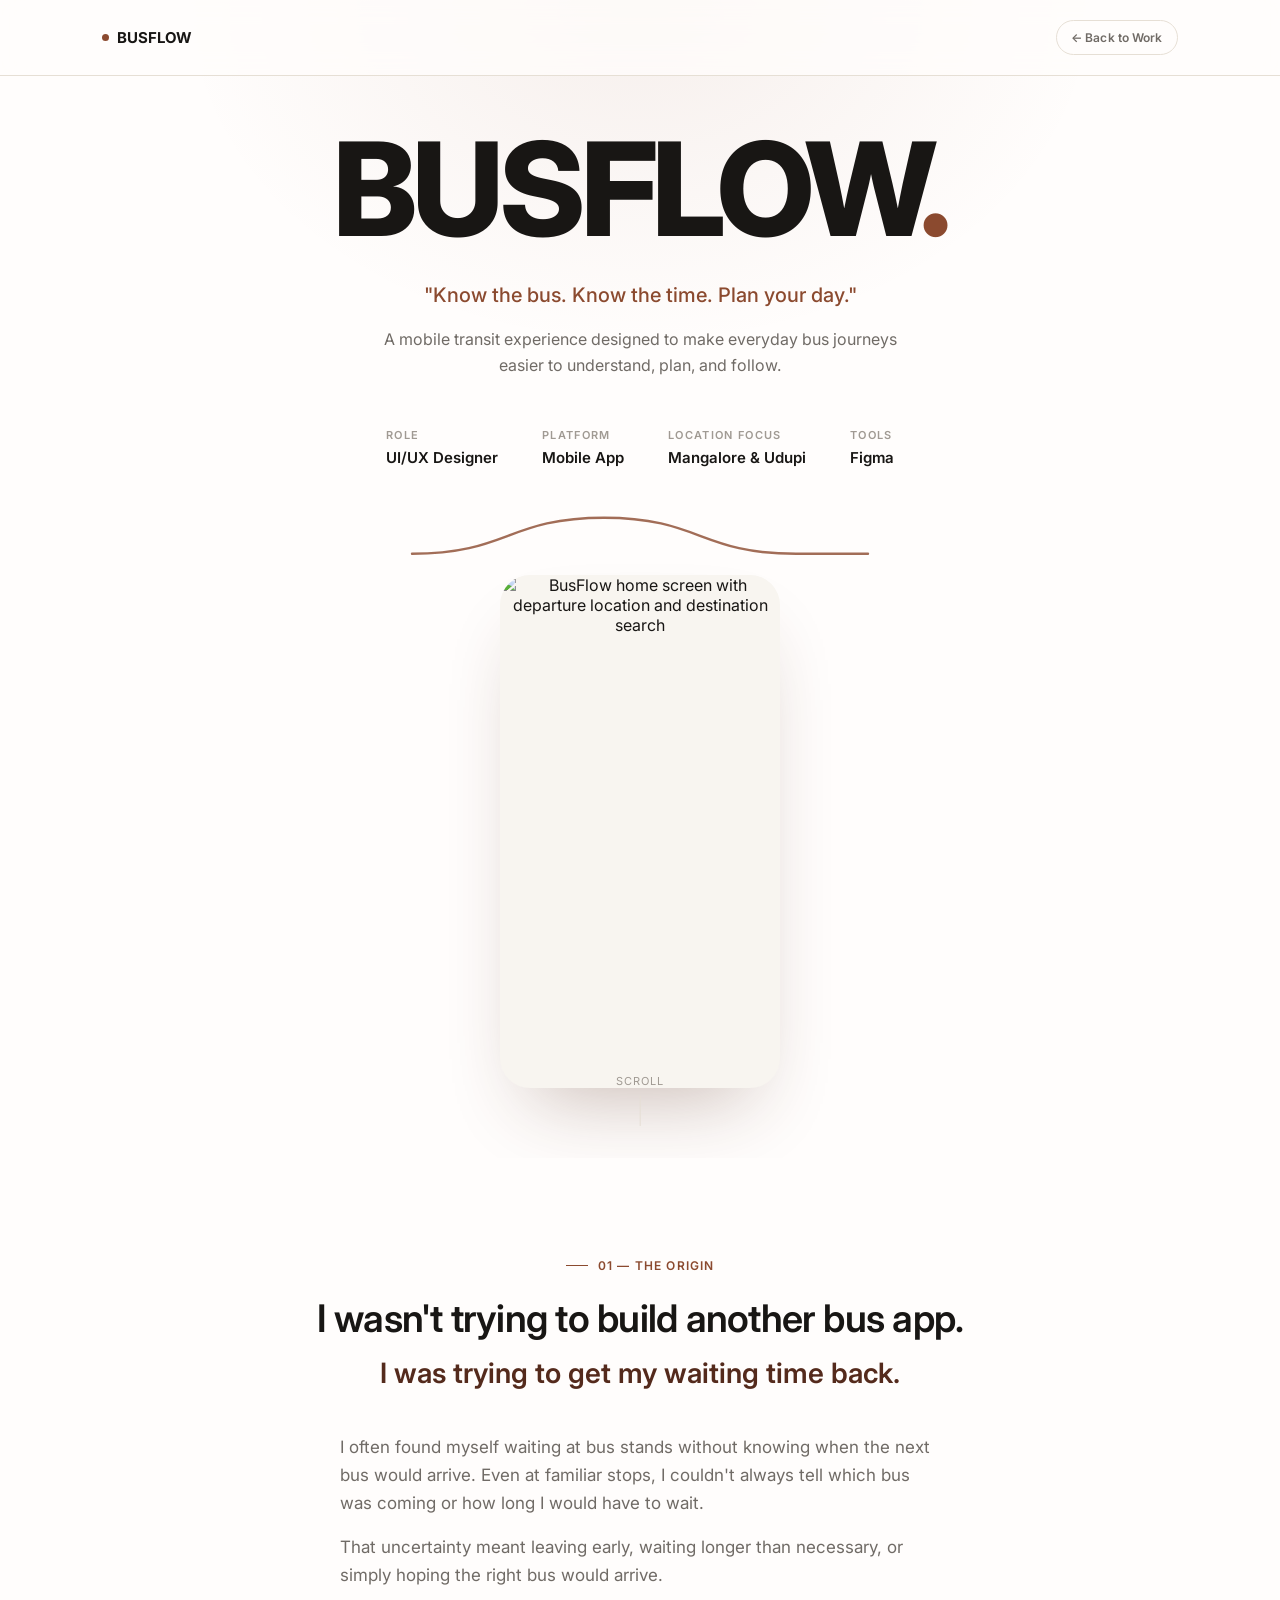
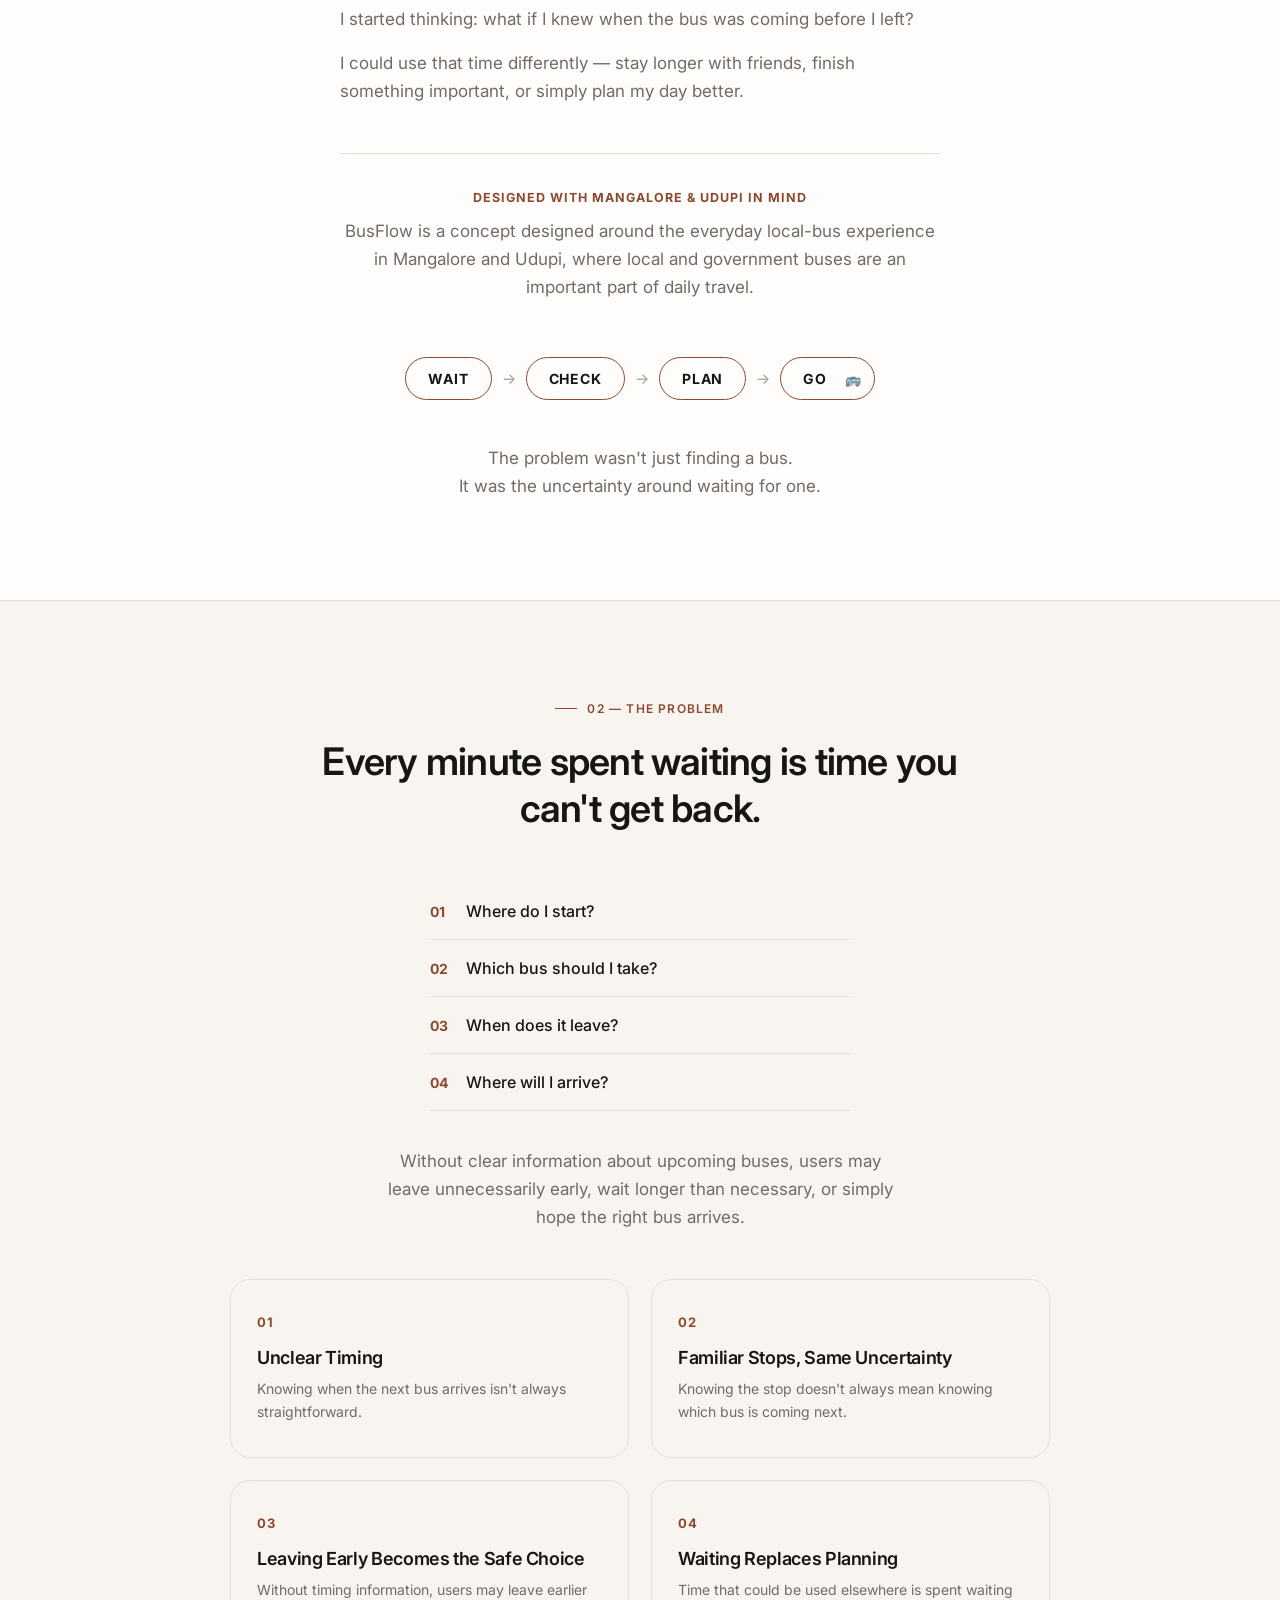
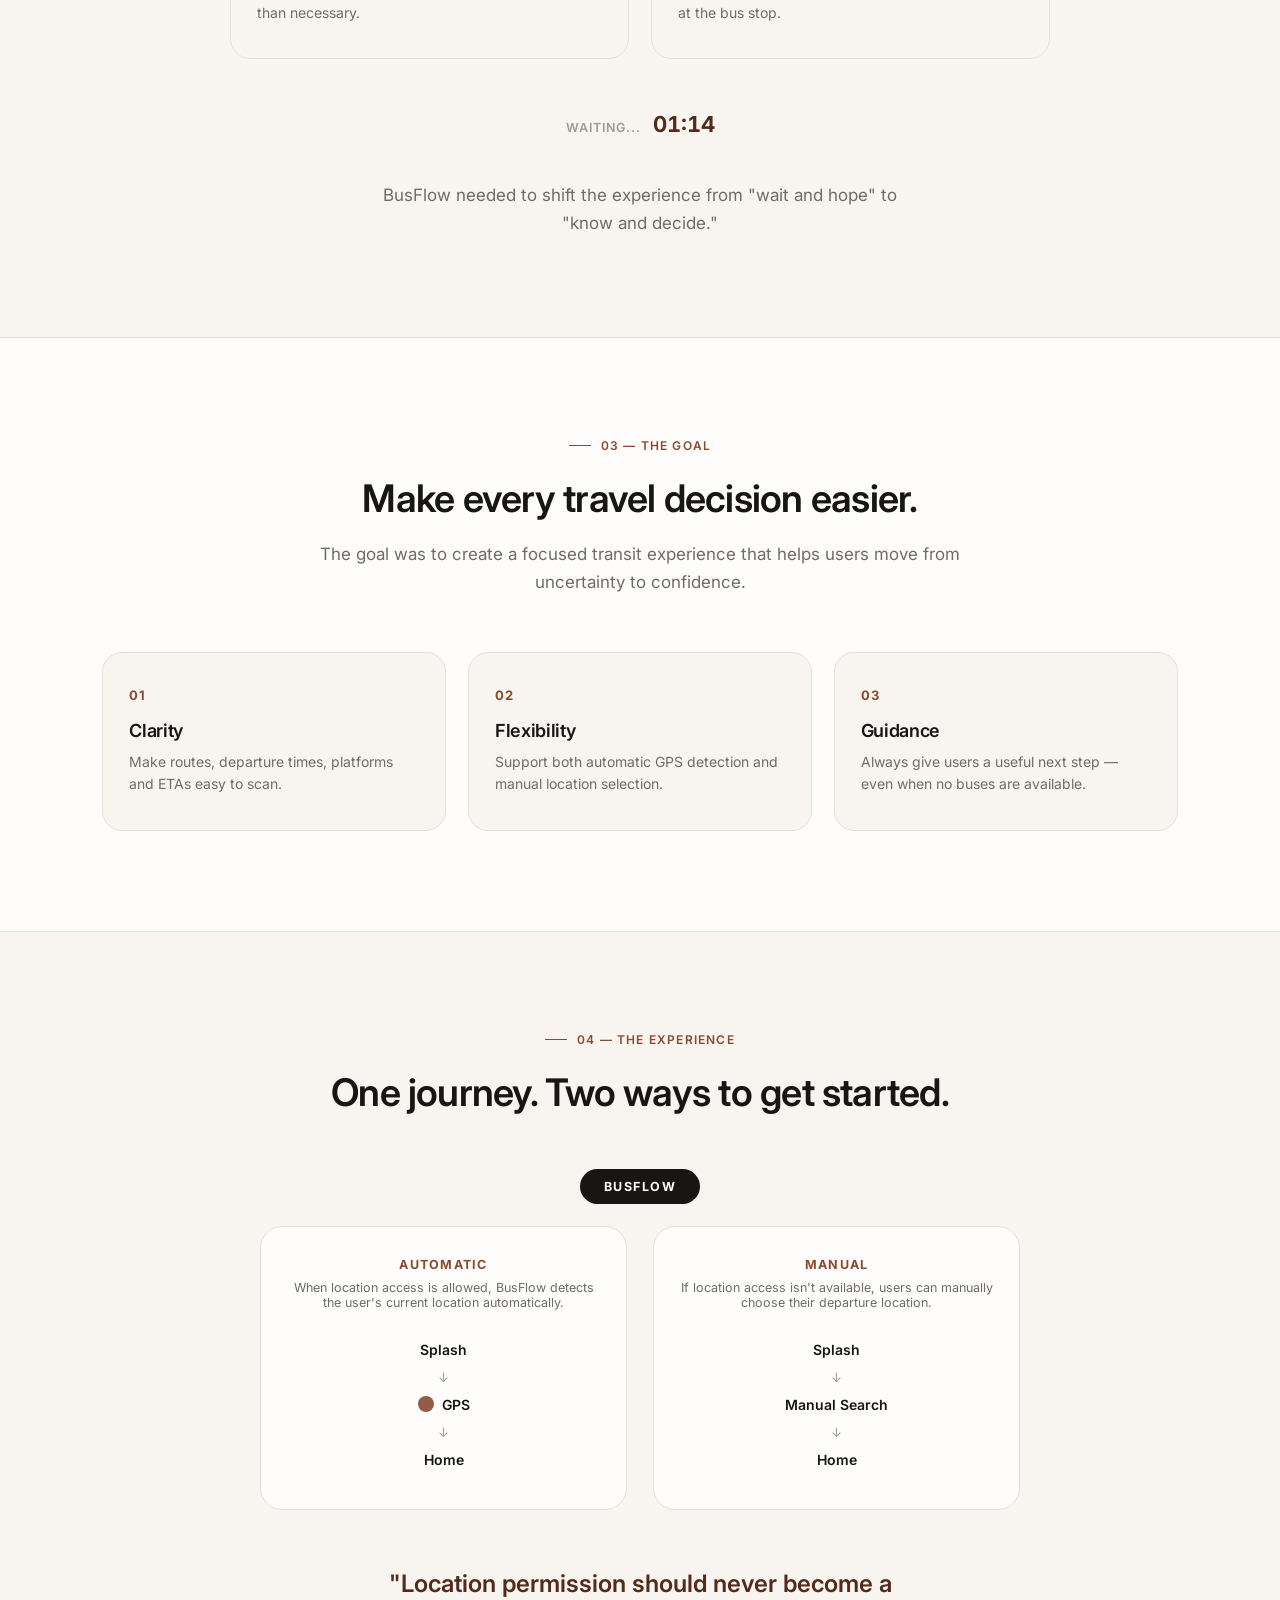
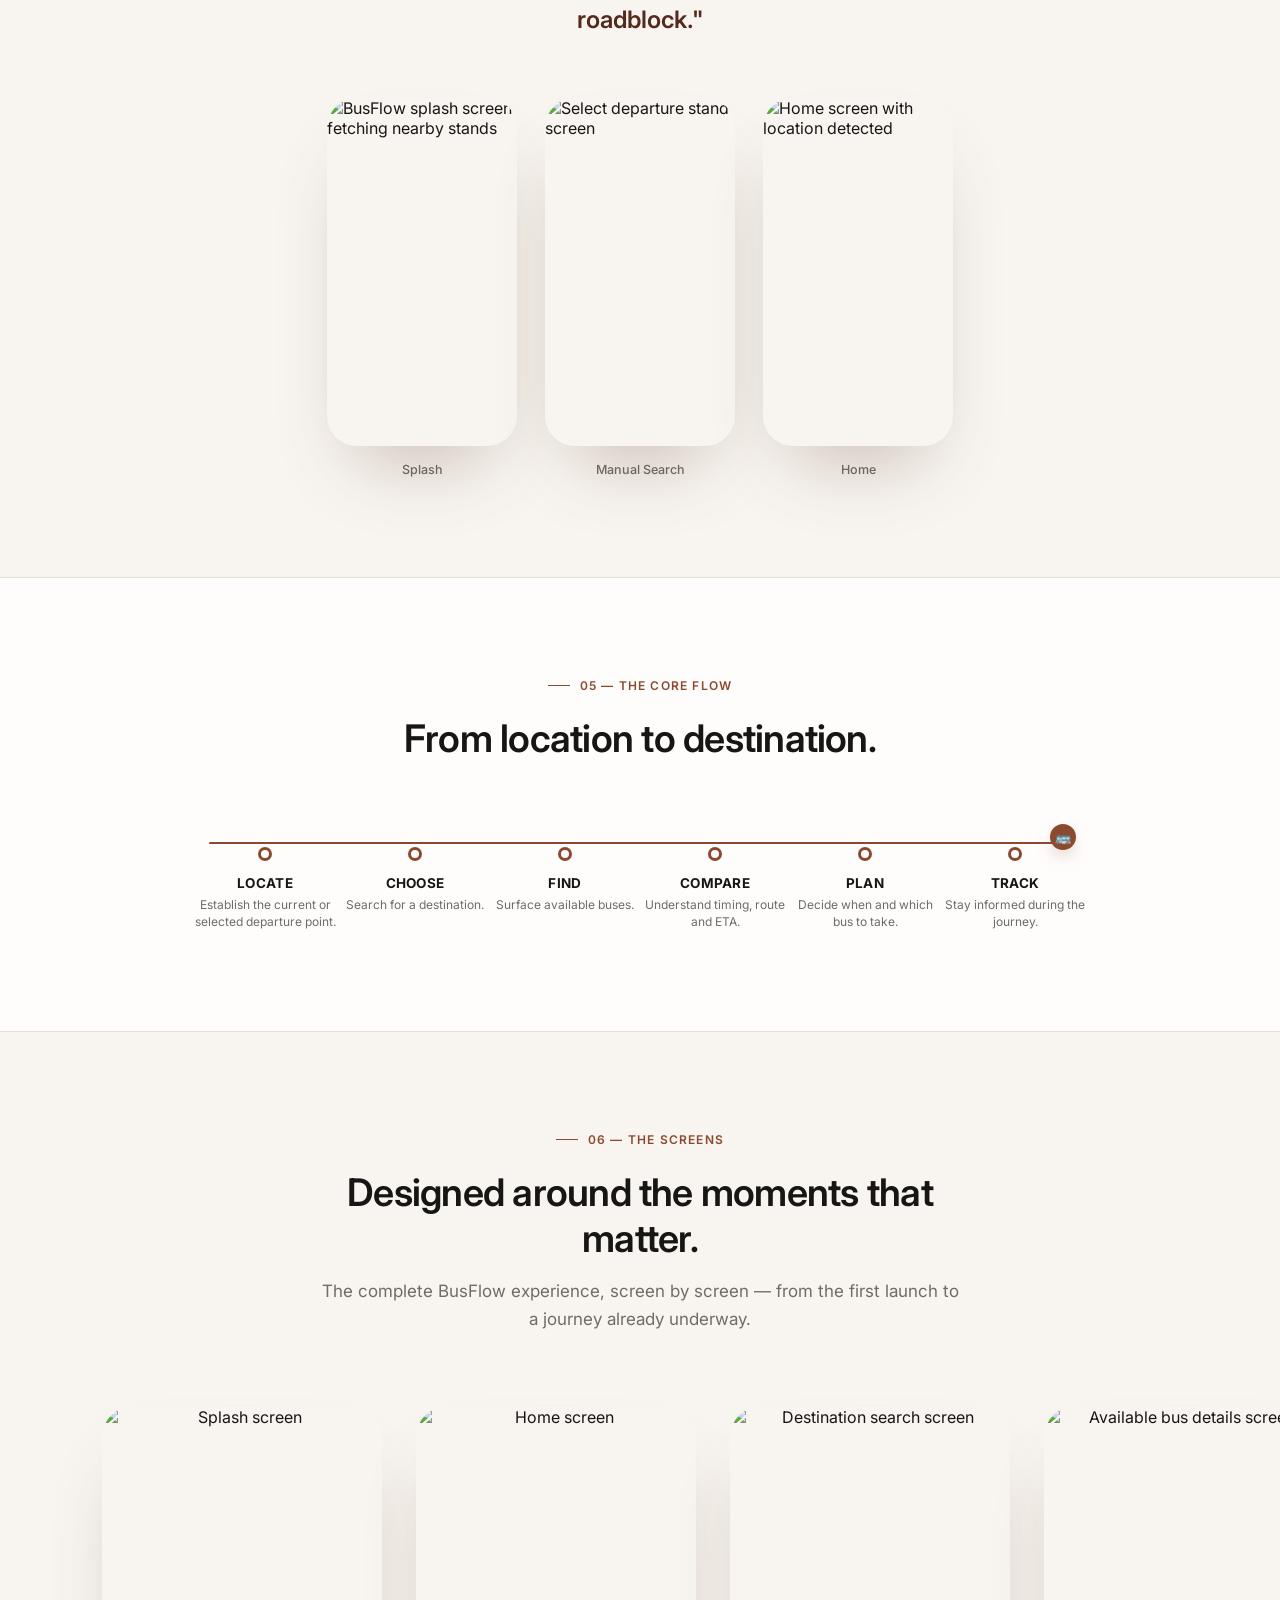
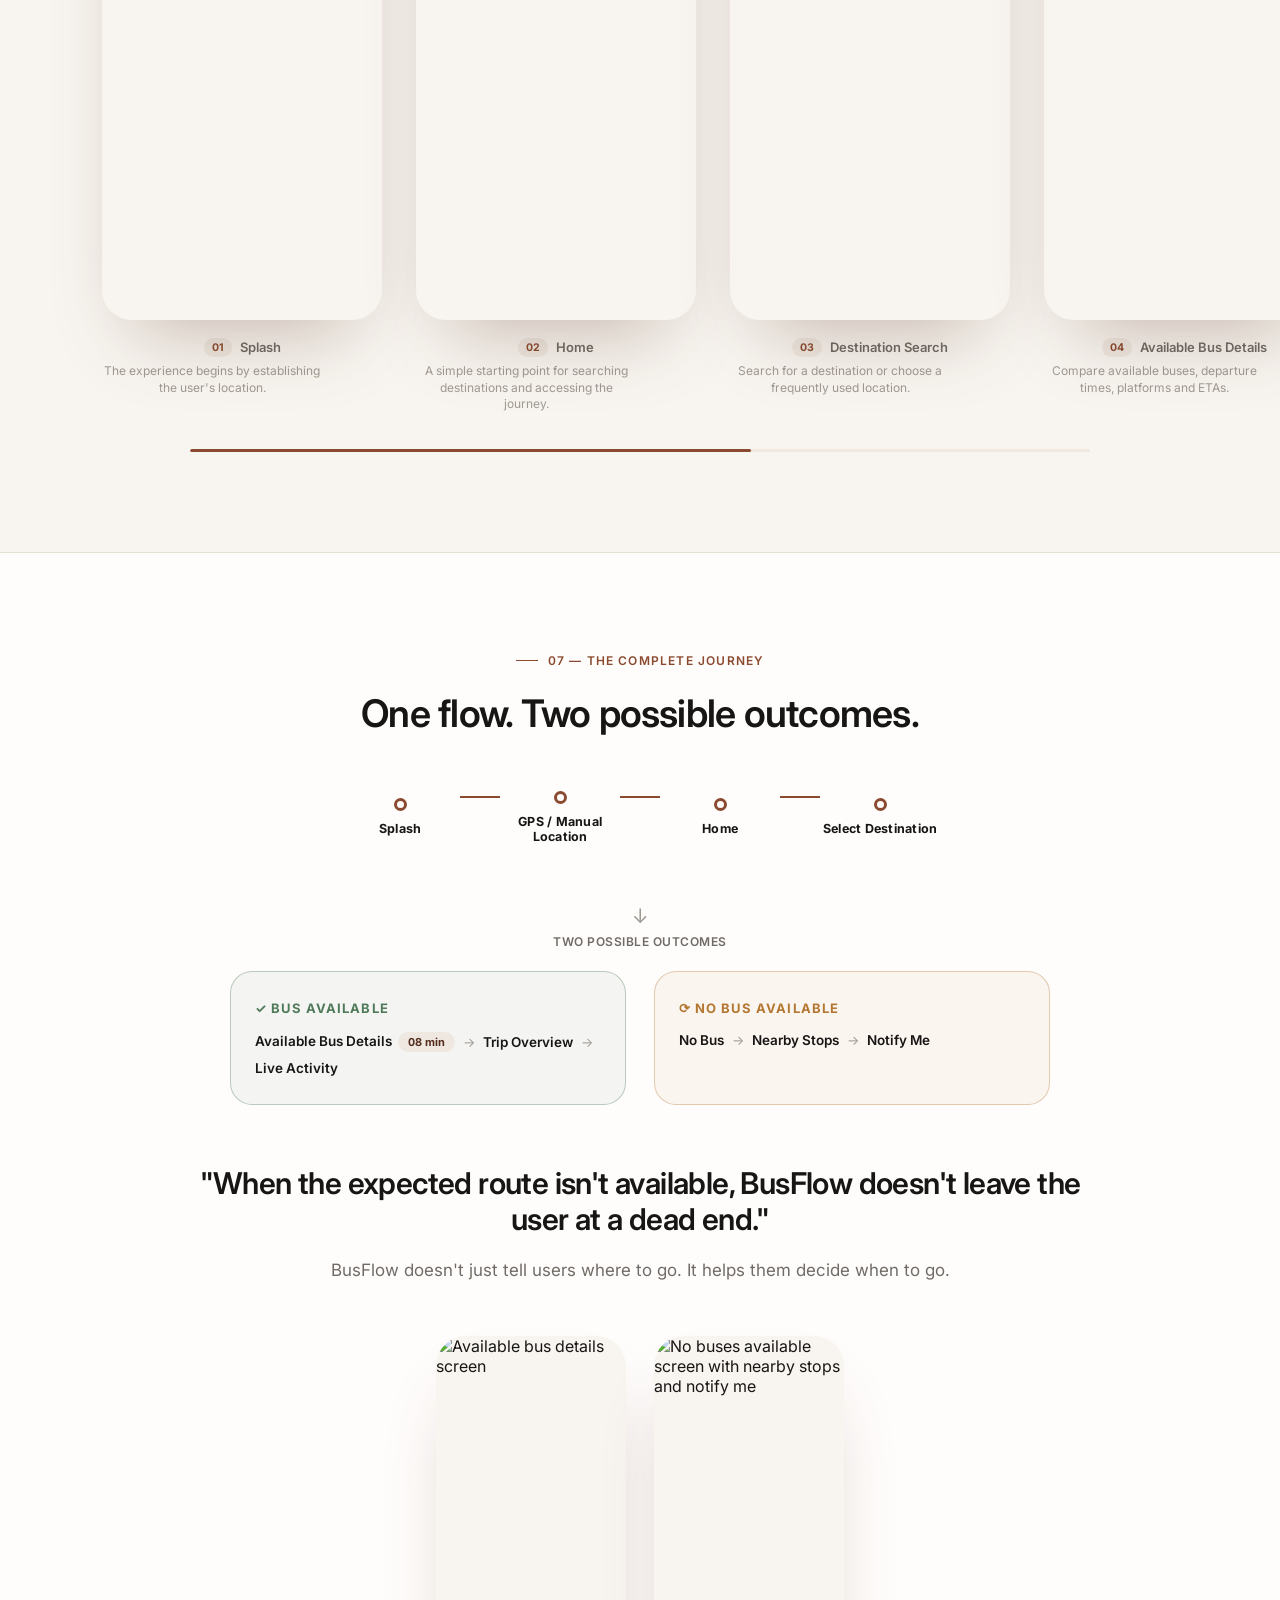
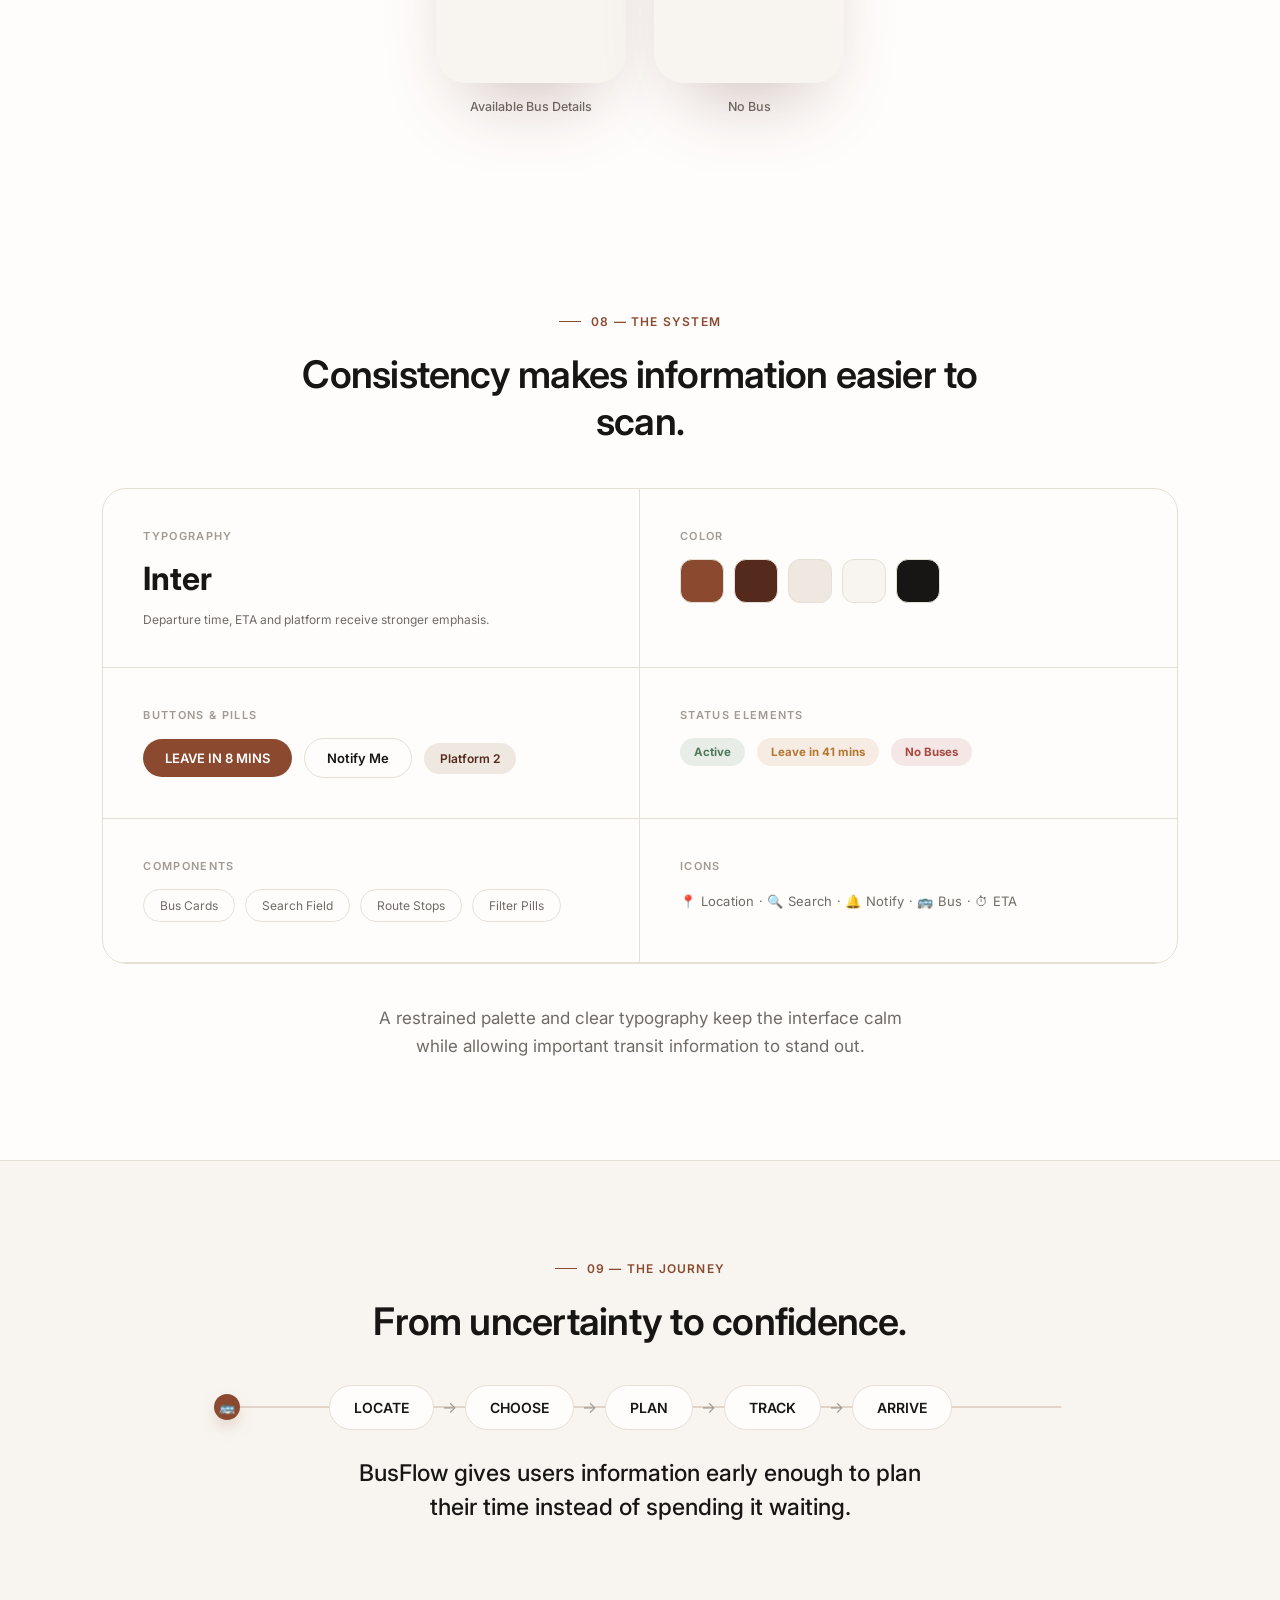
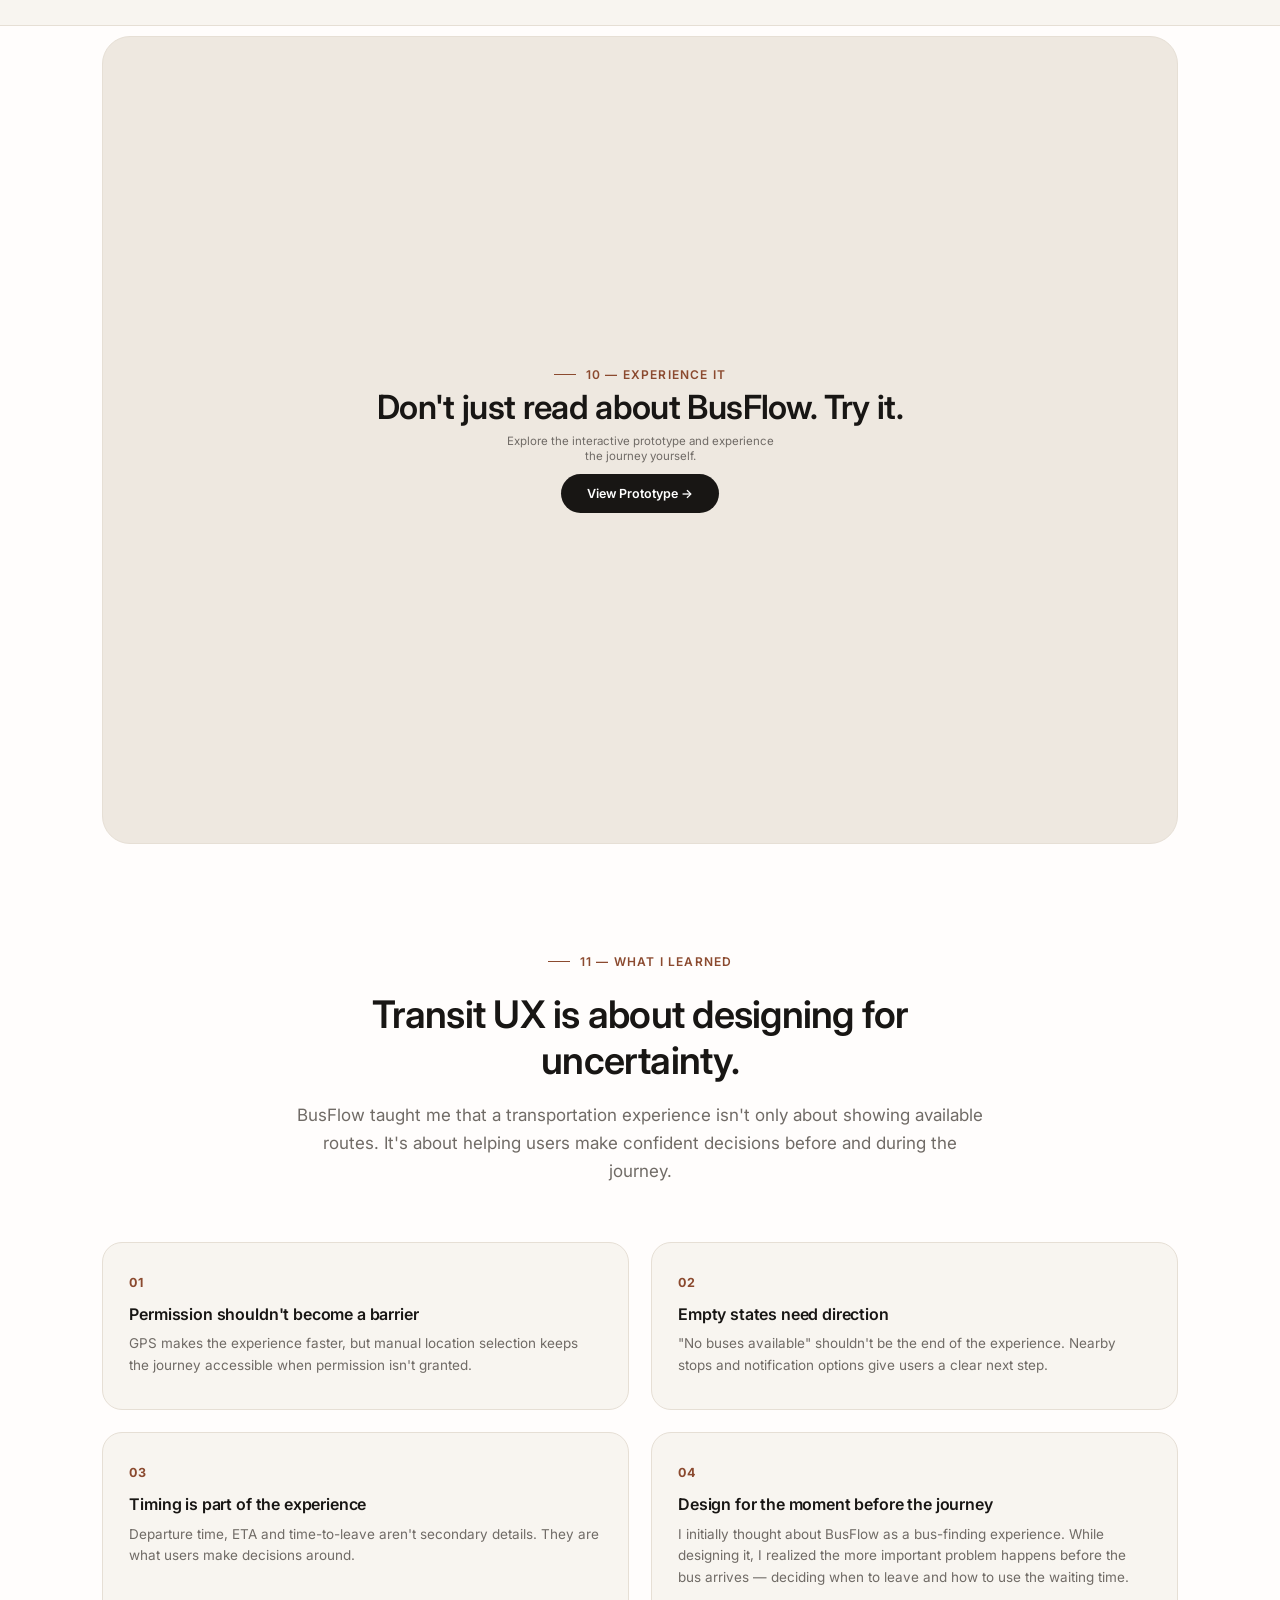
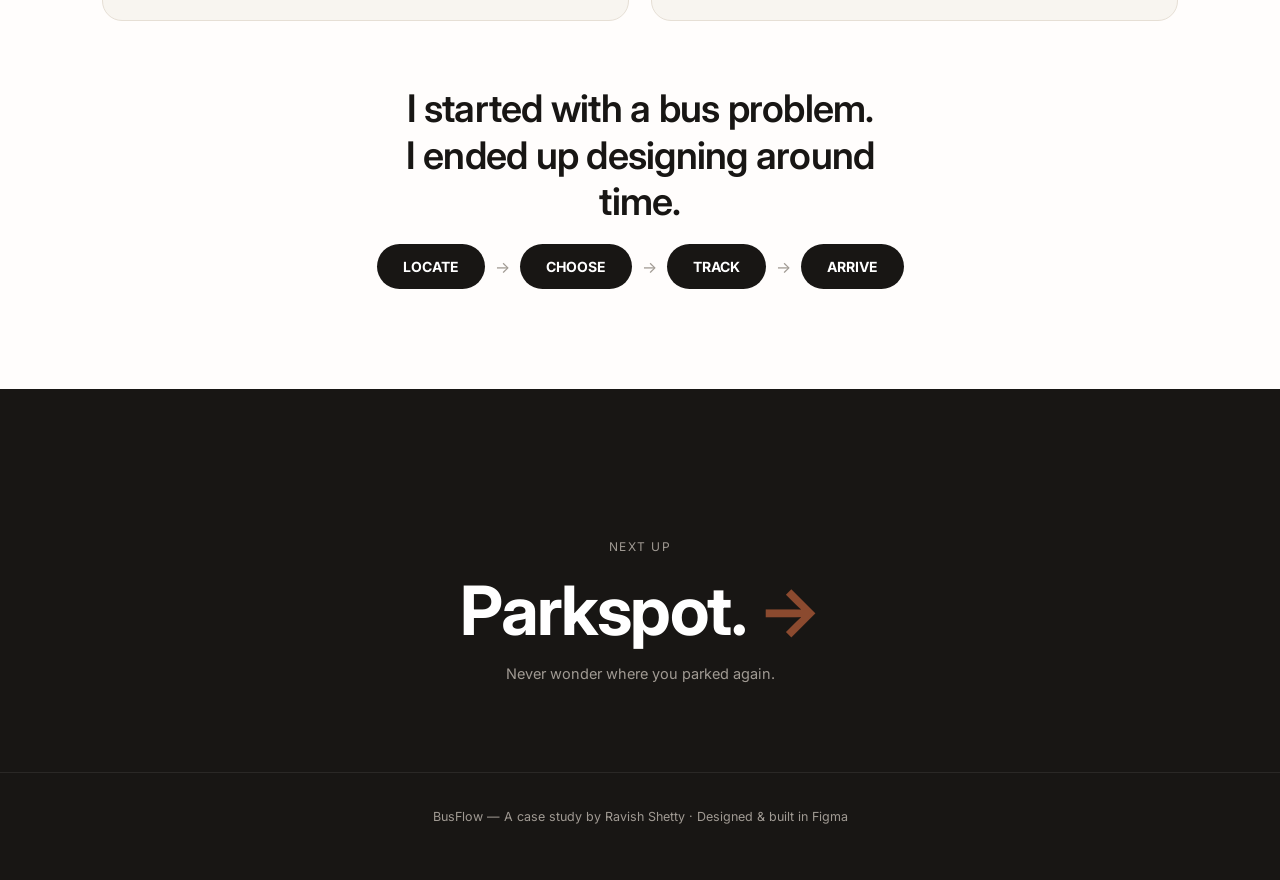
==== busflow.html @ 2eb7f8d5 "Add files via upload" ====
<!DOCTYPE html>
<html lang="en">
<head>
<meta charset="UTF-8">
<meta name="viewport" content="width=device-width, initial-scale=1.0">
<title>BusFlow — Know the bus. Know the time. Plan your day.</title>
<link rel="preconnect" href="https://fonts.googleapis.com">
<link rel="preconnect" href="https://fonts.gstatic.com" crossorigin>
<link href="https://fonts.googleapis.com/css2?family=Inter:wght@400;500;600;700&display=swap" rel="stylesheet">
<style>

/* ===================== TOKENS ===================== */
:root{
  --brown:#8B4A2F;
  --brown-deep:#542A1C;
  --cream:#F8F5F0;
  --white:#FFFDFC;
  --beige:#EEE8E0;
  --ink:#181614;
  --text-2:#706B66;
  --text-3:#A09A93;
  --success:#4F7A5A;
  --warning:#B47732;
  --error:#A84A42;
  --border:#E6DFD5;

  --font:'Inter', sans-serif;
  --ease:cubic-bezier(.22,1,.36,1);
}

*{margin:0;padding:0;box-sizing:border-box;}
html{scroll-behavior:smooth;}
body{
  font-family:var(--font);
  color:var(--ink);
  background:var(--white);
  overflow-x:hidden;
  -webkit-font-smoothing:antialiased;
}
img{display:block;max-width:100%;}
a{color:inherit;text-decoration:none;}
button{font-family:inherit;border:none;background:none;cursor:pointer;}

@media (prefers-reduced-motion: reduce){
  *{animation-duration:0.001ms !important; animation-iteration-count:1 !important; transition-duration:0.001ms !important; scroll-behavior:auto !important;}
}

::selection{background:var(--beige);color:var(--brown-deep);}

/* ===================== LAYOUT HELPERS ===================== */
.section{ position:relative; padding:100px 8vw; }
.section-tight{padding:76px 8vw;}
.section-narrow{max-width:700px;margin:0 auto;}
.eyebrow{
  font-weight:600; font-size:12px; letter-spacing:0.1em; text-transform:uppercase;
  color:var(--brown); display:flex; align-items:center; gap:10px; margin-bottom:22px;
}
.eyebrow::before{content:''; width:22px;height:1px; background:var(--brown); display:inline-block;}
h1,h2,h3{font-family:var(--font); line-height:1.12; letter-spacing:-0.02em; font-weight:600;}
p{line-height:1.6; color:var(--text-2); font-weight:400;}
.lead{font-size:clamp(24px,3vw,38px); color:var(--ink); font-weight:600; line-height:1.22; letter-spacing:-0.02em;}
.body-lg{font-size:17px; line-height:1.65;}

/* reveal on scroll */
.reveal{opacity:0; transform:translateY(24px); transition:opacity .6s var(--ease), transform .6s var(--ease);}
.reveal.in{opacity:1; transform:translateY(0);}
.reveal-scale{opacity:0; transform:scale(.96); transition:opacity .65s var(--ease), transform .65s var(--ease);}
.reveal-scale.in{opacity:1; transform:scale(1);}

/* ===================== NAV ===================== */
.nav{
  position:fixed; top:0; left:0; right:0; z-index:100;
  display:flex; align-items:center; justify-content:space-between;
  padding:20px 8vw;
  background:rgba(255,253,252,0.78);
  backdrop-filter:blur(14px);
  -webkit-backdrop-filter:blur(14px);
  border-bottom:1px solid var(--border);
}
.nav-mark{font-weight:700; font-size:15px; letter-spacing:-0.01em; color:var(--ink); display:flex; align-items:center; gap:8px;}
.nav-mark .dot{width:7px;height:7px;border-radius:50%;background:var(--brown);}
.back-work{display:inline-flex;align-items:center;gap:7px;padding:9px 14px;border:1px solid var(--border);border-radius:999px;font-weight:600;font-size:12px;color:var(--text-2);letter-spacing:.01em;background:rgba(255,253,252,.55);transition:transform .25s var(--ease),background .25s,color .25s,border-color .25s;}
.back-work:hover{transform:translateX(-3px);color:var(--brown-deep);border-color:var(--brown);background:var(--white);}
.nav-progress{ position:fixed; top:0; left:0; height:2px; background:var(--brown); z-index:101; width:0%; }

/* ===================== SCREEN FRAME (real screenshots) ===================== */
.screen-frame{
  width:280px;
  aspect-ratio:1659/3036;
  border-radius:30px;
  overflow:hidden;
  background:var(--cream);
  box-shadow:0 40px 80px -32px rgba(84,42,28,0.32);
  position:relative;
  transition:transform .3s var(--ease), box-shadow .3s var(--ease);
}
.screen-frame img{width:100%;height:100%;object-fit:contain;}
.screen-caption{margin-top:16px; font-size:12.5px; color:var(--text-2); text-align:center; font-weight:500;}
figure{margin:0;}

/* ===================== ROUTE LINE / BUS SIGNATURE ===================== */
.route-track{position:relative;}
.route-line-svg{width:100%; display:block; overflow:visible;}
.route-path{
  stroke:var(--brown); stroke-width:2; fill:none; stroke-linecap:round;
  stroke-dasharray:2000; stroke-dashoffset:2000; transition:stroke-dashoffset 1.05s var(--ease);
}
.route-path.dashed{stroke-dasharray:6 10; stroke-dashoffset:0; opacity:.55;}
.route-path.in{stroke-dashoffset:0;}
.route-dot{fill:var(--brown);}
.route-pin{fill:var(--error);}

.bus-token{
  position:absolute; top:50%; width:26px; height:26px; margin-top:-13px; margin-left:-13px;
  display:flex; align-items:center; justify-content:center; font-size:13px;
  background:var(--brown); color:#fff; border-radius:50%;
  box-shadow:0 8px 18px -6px rgba(139,74,47,0.55);
  opacity:0; left:0%;
  transition:left 1.5s var(--ease), opacity .4s var(--ease);
}
.bus-token.in{opacity:1;}

.hero-route-wrap{position:absolute; top:-30px; left:50%; transform:translateX(-50%); width:160%; max-width:640px; height:60px; z-index:1; pointer-events:none;}
.hero-route-wrap .hero-route-svg{position:static; width:100%; transform:none;}

/* Bus must render ABOVE the mockup image (which has an opaque background),
   so it lives in its own stacking layer, not inside .hero-route-wrap. */
.hero-bus-wrap{position:absolute; top:-30px; left:50%; transform:translateX(-50%); width:160%; max-width:640px; height:60px; z-index:3; pointer-events:none;}
.hero-bus-wrap .bus-token{top:50%;}

.gps-pin{
  position:relative;
  width:16px !important;
  height:16px;
  flex:0 0 16px;
  padding:0 !important;
}.gps-pin::before{
  content:''; position:absolute; inset:0; border-radius:50%; background:var(--brown); opacity:.9;
}
.gps-pin::after{
  content:''; position:absolute; inset:-8px; border-radius:50%; border:2px solid var(--brown); opacity:0;
}
.gps-pin.pulse-twice::after{animation:gpsPulse 950ms var(--ease) 2;}
.gps-pin.settled::after{animation:none; opacity:0; transition:opacity .4s var(--ease);}
.gps-pin.settled::before{transition:transform .4s var(--ease); transform:scale(1);}
@keyframes gpsPulse{
  0%{opacity:.6; transform:scale(.4);}
  70%{opacity:0; transform:scale(1.7);}
  100%{opacity:0; transform:scale(1.7);}
}

/* ===================== 00 HERO ===================== */

.hero{
  min-height:100vh;
  display:flex;
  flex-direction:column;
  align-items:center;
  justify-content:center;
  text-align:center;
  background:
    radial-gradient(
      ellipse 60% 50% at 50% 0%,
      rgba(139,74,47,0.08) 0%,
      transparent 60%
    ),
    var(--white);
  padding:110px 8vw 70px;
  position:relative;
  overflow:hidden;
}

/* BUSFLOW title */
.hero-word{
  font-weight:800;
  font-size:clamp(48px, 11vw, 130px);
  letter-spacing:-0.04em;
  color:var(--ink);
  position:relative;
  z-index:2;
}

.hero-word span{
  color:var(--brown);
}

/* Tagline */
.hero-tagline{
  margin-top:16px;
  font-size:clamp(15px, 2vw, 20px);
  font-weight:500;
  color:var(--brown);
  z-index:2;
}

/* Description */
.hero-desc{
  margin-top:20px;
  max-width:520px;
  font-size:16px;
  z-index:2;
}

/* Project information */
.hero-meta{
  display:flex;
  flex-wrap:wrap;
  gap:44px;
  justify-content:center;
  margin-top:50px;
  z-index:2;
}

.hero-meta div{
  text-align:left;
}

.hero-meta .k{
  font-size:11px;
  letter-spacing:0.12em;
  text-transform:uppercase;
  color:var(--text-3);
  font-weight:600;
  margin-bottom:6px;
}

.hero-meta .v{
  font-size:15px;
  font-weight:600;
  color:var(--ink);
}


/* ===================== BUSFLOW HERO VISUAL ===================== */

.hero-stage{
  width:min(100%, 300px);
  margin:64px auto 0;
  position:relative;
  z-index:2;
}
.hero-phone-wrap{
  position:relative;
  z-index:2;
  display:flex;
  justify-content:center;
  margin-top:44px; /* clears the -30..+30 route/bus arc so it never overlaps the opaque jpg */
}

 .hero-phone-wrap .screen-frame{
  width:280px;
  max-width:280px;
  aspect-ratio:1659 / 3036;
  border-radius:30px;
  overflow:hidden;
  background:var(--cream);
  box-shadow:0 40px 80px -32px rgba(84,42,28,0.32);
}

.hero-phone-wrap .screen-frame img{
  width:100%;
  height:100%;
  display:block;
  object-fit:contain;
  animation:heroFloat 6s ease-in-out infinite;
}


/* ===================== ROAD MOTION ===================== */

.hero-route-svg{
  position:absolute;
  top:-125px;
  left:50%;
  transform:translateX(-50%);
  width:70%;
  max-width:800px;
  z-index:1;
  pointer-events:none;
  opacity:.8;
}

/* subtle floating movement */
@keyframes heroFloat{
  0%,100%{
    transform:translateY(0);
  }

  50%{
    transform:translateY(-8px);
  }
}


/* ===================== MOBILE ===================== */

@media (max-width:700px){

  .hero{
    padding:90px 5vw 50px;
  }

  .hero-meta{
    gap:24px;
    margin-top:40px;
  }

  .hero-stage{
    width:100%;
    margin:40px auto 0;
    padding:0 4vw;
  }

  .hero-phone-wrap .screen-frame{
    width:100%;
    max-width:230px;
    aspect-ratio:1659 / 3036;
  }

  .hero-phone-wrap .screen-frame img{
    width:100%;
    height:auto;
  }

  .hero-route-svg{
    width:100%;
  }
}

.scroll-ind{
  position:absolute; bottom:32px; left:50%; transform:translateX(-50%);
  display:flex; flex-direction:column; align-items:center; gap:8px;
  color:var(--text-3); font-size:11px; letter-spacing:0.1em; text-transform:uppercase; z-index:2;
}
.scroll-ind .line{width:1px; height:30px; background:var(--border); position:relative; overflow:hidden;}
.scroll-ind .line::after{
  content:''; position:absolute; top:-100%; left:0; width:100%; height:100%;
  background:var(--brown); animation:scrollDrop 1.8s ease-in-out infinite;
}
@keyframes scrollDrop{0%{top:-100%;} 60%{top:100%;} 100%{top:100%;}}

/* ===================== 01 THE CONTEXT ===================== */
.context-questions{ display:flex; flex-direction:column; gap:0; max-width:420px; margin:52px auto 0; }
.context-q{
  display:flex; align-items:center; gap:16px; padding:18px 0; border-bottom:1px solid var(--border);
  opacity:0; transform:translateX(-14px); transition:all .55s var(--ease);
}
.context-q.in{opacity:1; transform:translateX(0);}
.context-q .qmark{font-weight:700; color:var(--brown); font-size:14px; width:20px;}
.context-q .qtext{font-weight:500; font-size:16px; color:var(--ink);}
.context-close{margin:44px auto 0; max-width:520px; text-align:center;}

/* ===================== 01 WHY BUSFLOW (origin) ===================== */
.origin-statement{ font-weight:600; font-size:clamp(20px,2.6vw,28px); color:var(--brown-deep); margin-top:14px; line-height:1.35; }
.origin-body{ max-width:600px; margin:40px auto 0; display:flex; flex-direction:column; gap:16px; }
.origin-locale{ max-width:600px; margin:48px auto 0; text-align:center; padding-top:36px; border-top:1px solid var(--border); }
.origin-locale-k{ font-weight:700; font-size:12.5px; letter-spacing:0.08em; text-transform:uppercase; color:var(--brown); margin-bottom:12px; }
.origin-timeline{ display:flex; justify-content:center; align-items:center; flex-wrap:wrap; gap:0; margin:56px auto 0; }
.ot-word{ font-weight:700; font-size:14px; letter-spacing:0.06em; padding:12px 22px; border:1px solid var(--border); border-radius:100px; color:var(--text-2); opacity:.4; transition:all .5s var(--ease); position:relative; }
.ot-word.on{ opacity:1; color:var(--ink); border-color:var(--brown); }
.ot-word.ot-go{ display:flex; align-items:center; gap:8px; }
.ot-arrow{ color:var(--text-3); margin:0 10px; font-size:15px; }
.ot-bus{ font-size:13px; opacity:0; transform:translateX(-6px); transition:all .6s var(--ease); }
.ot-bus.go{ opacity:1; transform:translateX(10px); }

/* ===================== 02 THE PROBLEM ===================== */
.problem-grid{ display:grid; grid-template-columns:repeat(2,1fr); gap:22px; margin-top:48px; max-width:820px; margin-left:auto; margin-right:auto; }
.problem-timer{ display:flex; justify-content:center; align-items:baseline; gap:12px; margin:52px auto 0; }
.pt-label{ font-weight:600; font-size:12.5px; letter-spacing:0.08em; text-transform:uppercase; color:var(--text-3); }
.pt-clock{ font-weight:700; font-size:22px; color:var(--brown-deep); font-variant-numeric:tabular-nums; }

/* ===================== 02 THE CHALLENGE ===================== */
.challenge-rail{ display:flex; justify-content:center; flex-wrap:wrap; gap:14px; margin-top:54px; }
.challenge-step{
  display:flex; flex-direction:column; align-items:center; gap:12px; width:150px; padding:26px 14px;
  border:1px solid var(--border); border-radius:20px; background:var(--white);
  opacity:.45; transform:translateY(8px); transition:all .6s var(--ease);
}
.challenge-step.on{opacity:1; transform:translateY(0); border-color:var(--brown); box-shadow:0 18px 40px -24px rgba(139,74,47,0.35);}
.challenge-step .step-num{font-weight:700; font-size:12px; color:var(--brown); letter-spacing:0.08em;}
.challenge-step .step-name{font-weight:700; font-size:14px; color:var(--ink); letter-spacing:0.02em;}
.challenge-step .step-desc{font-size:12.5px; color:var(--text-2); text-align:center; line-height:1.4;}
.challenge-arrow{align-self:center; color:var(--text-3); font-size:15px;}

.edge-cases{ margin:56px auto 0; max-width:640px; display:flex; flex-wrap:wrap; justify-content:center; gap:12px; }
.edge-case{
  font-size:13px; font-weight:500; color:var(--brown-deep); background:var(--beige);
  border:1px solid var(--border); padding:10px 18px; border-radius:100px;
}

/* ===================== 03 THE GOAL ===================== */
.goal-grid{ display:grid; grid-template-columns:repeat(3,1fr); gap:22px; margin-top:56px; }
.goal-card{ padding:34px 26px; border:1px solid var(--border); border-radius:20px; background:var(--cream); }
.goal-card .num{ font-weight:700; font-size:13px; color:var(--brown); letter-spacing:0.06em; margin-bottom:18px; display:block; }
.goal-card h3{font-size:18px; margin-bottom:10px; font-weight:600;}
.goal-card p{font-size:14px;}

/* ===================== 04 THE EXPERIENCE ===================== */
.exp-decision{ text-align:center; margin:56px auto 0; max-width:560px; }
.exp-decision .quote{ font-weight:600; font-size:clamp(19px,2.4vw,24px); color:var(--brown-deep); line-height:1.5; }

.dual-flow{ display:flex; flex-direction:column; align-items:center; gap:22px; margin-top:54px; }
.dual-badge{ font-weight:700; font-size:12.5px; letter-spacing:0.12em; text-transform:uppercase; color:#fff; background:var(--ink); padding:10px 24px; border-radius:100px; }
.dual-cols{ display:grid; grid-template-columns:1fr 1fr; gap:26px; width:100%; max-width:760px; }
.dual-col{ border:1px solid var(--border); border-radius:22px; padding:30px 24px; background:var(--white); }
.dual-col-title{ font-weight:700; font-size:12.5px; letter-spacing:0.1em; text-transform:uppercase; color:var(--brown); margin-bottom:8px; text-align:center; }
.dual-col-sub{font-size:12.5px; color:var(--text-2); text-align:center; margin-bottom:20px;}
.dual-step{ display:flex; flex-direction:column; align-items:center; }
.dual-step > span{ font-weight:600; font-size:14px; padding:11px 0; width:100%; text-align:center; color:var(--ink); }
.dual-step .dual-step-arrow{ color:var(--text-3); font-size:13px; font-weight:400; padding:0; }
.dual-step span.gps-label{ display:inline-flex; align-items:center; justify-content:center; gap:8px; }

.exp-screens{ display:flex; justify-content:center; gap:28px; margin-top:60px; flex-wrap:wrap; }
.exp-screens .screen-frame{width:190px;}

/* ===================== 05 THE CORE FLOW ===================== */
.coreflow-path{ max-width:900px; margin:52px auto 0; position:relative; }
.coreflow-stages{ display:flex; justify-content:space-between; margin-top:-30px; flex-wrap:wrap; gap:20px 0; }
.coreflow-stage{ flex:1; min-width:110px; text-align:center; opacity:0; transform:translateY(14px); transition:all .55s var(--ease); }
.coreflow-stage.in{opacity:1; transform:translateY(0);}
.coreflow-stage .stage-dot{ width:14px; height:14px; border-radius:50%; background:var(--white); border:3px solid var(--brown); margin:0 auto 14px; }
.coreflow-stage .stage-name{font-weight:700; font-size:13.5px; letter-spacing:0.02em;}
.coreflow-stage .stage-desc{font-size:12px; color:var(--text-2); margin-top:6px; max-width:150px; margin-left:auto; margin-right:auto; line-height:1.4;}

/* ===================== 06 THE SCREENS ===================== */
.showcase-section{ position:relative; background:var(--cream); border-top:1px solid var(--border); border-bottom:1px solid var(--border); }
.showcase-intro{ text-align:center; max-width:640px; margin:0 auto 60px; }
.showcase-intro .lead{ margin-top:16px; }
.showcase-intro p{ margin-top:16px; }

.showcase-track-outer{ position:relative; }
.showcase-track{
  display:flex; align-items:flex-start; gap:34px;
  overflow-x:auto; scroll-behavior:smooth; -webkit-overflow-scrolling:touch;
  padding:14px 8vw 30px; margin:0 -8vw;
  scrollbar-width:none; cursor:grab;
}
.showcase-track::-webkit-scrollbar{ display:none; }
.showcase-track.dragging{ cursor:grabbing; scroll-behavior:auto; }

.showcase-item{ flex-shrink:0; text-align:center; transition:transform .3s var(--ease); position:relative; z-index:1; }
.showcase-item .screen-frame{width:280px;}
.showcase-item:hover{ transform:translateY(-6px) scale(1.04); z-index:5; }
.showcase-item:hover .screen-frame{ box-shadow:0 50px 100px -30px rgba(84,42,28,0.42); }
.showcase-item-label{ margin-top:18px; font-size:13px; font-weight:600; color:var(--text-2); display:flex; align-items:center; justify-content:center; gap:8px; white-space:nowrap; }
.showcase-item-num{ font-size:10.5px; font-weight:700; color:var(--brown); background:var(--beige); border-radius:100px; padding:3px 8px; }
.showcase-item-cap{margin-top:6px; font-size:12px; color:var(--text-3); max-width:220px; line-height:1.4;}

.showcase-progress{ position:relative; height:3px; background:var(--beige); border-radius:10px; margin-top:6px; overflow:hidden; max-width:900px; margin-left:auto; margin-right:auto; }
.showcase-progress-fill{ position:absolute; left:0; top:0; height:100%; background:var(--brown); border-radius:10px; }

/* ===================== 07 THE COMPLETE JOURNEY ===================== */
.journey-section{background:var(--white);}
.journey-map{ max-width:920px; margin:54px auto 0; }
.journey-primary{ display:flex; align-items:center; justify-content:center; flex-wrap:wrap; gap:0; position:relative; }
.journey-node{
  display:flex; flex-direction:column; align-items:center; gap:10px; width:120px;
  opacity:0; transform:translateY(14px); transition:all .55s var(--ease);
}
.journey-node.in{opacity:1; transform:translateY(0);}
.journey-node .jn-dot{width:13px;height:13px;border-radius:50%;background:var(--white);border:3px solid var(--brown);}
.journey-node .jn-name{font-weight:700; font-size:12.5px; text-align:center; letter-spacing:0.02em;}
.journey-connector{ width:40px; height:2px; background:var(--border); position:relative; overflow:hidden; flex-shrink:0; align-self:flex-start; margin-top:5px; }
.journey-connector .fill{position:absolute; inset:0; background:var(--brown); transform:scaleX(0); transform-origin:left; transition:transform .6s var(--ease);}
.journey-connector.in .fill{transform:scaleX(1);}

.journey-branch-wrap{ margin-top:60px; display:flex; justify-content:center; }
.journey-branch-in{ display:flex; flex-direction:column; align-items:center; gap:6px; }
.journey-branch-arrow{color:var(--text-3); font-size:20px; opacity:0; transition:opacity .5s var(--ease);}
.journey-branch-arrow.in{opacity:1;}
.journey-branch-label{font-size:12px; color:var(--text-2); font-weight:600; letter-spacing:0.04em; text-transform:uppercase;}

.journey-outcomes{ display:grid; grid-template-columns:1fr 1fr; gap:28px; max-width:820px; margin:22px auto 0; }
.outcome-card{
  border:1px solid var(--border); border-radius:22px; padding:28px 24px; background:var(--cream);
  opacity:0; transform:translateY(16px); transition:all .6s var(--ease);
}
.outcome-card.in{opacity:1; transform:translateY(0);}
.outcome-card.positive{border-color:rgba(79,122,90,0.35); background:rgba(79,122,90,0.06);}
.outcome-card.alt{border-color:rgba(180,119,50,0.35); background:rgba(180,119,50,0.06);}
.outcome-title{ font-weight:700; font-size:13px; letter-spacing:0.08em; text-transform:uppercase; margin-bottom:16px; display:flex; align-items:center; gap:8px;}
.outcome-title.positive{color:var(--success);}
.outcome-title.alt{color:var(--warning);}
.outcome-flow{ display:flex; flex-wrap:wrap; align-items:center; gap:8px; font-size:13.5px; font-weight:600; color:var(--ink);}
.outcome-flow .arrow{color:var(--text-3); font-weight:400; font-size:13px;}
.eta-chip{ display:inline-block; margin-left:6px; padding:3px 10px; border-radius:100px; background:var(--beige); color:var(--brown-deep); font-size:11px; font-weight:700; font-variant-numeric:tabular-nums; opacity:1; transition:opacity .3s var(--ease); }
.eta-chip.swap{opacity:0;}

.journey-close{ text-align:center; margin-top:60px; }
.journey-close .lead{font-size:clamp(22px,2.8vw,30px);}

/* ===================== 08 THE SYSTEM ===================== */
.system-board{ margin-top:44px; border:1px solid var(--border); border-radius:24px; overflow:hidden; display:grid; grid-template-columns:1fr 1fr; }
.sys-block{padding:40px; border-right:1px solid var(--border); border-bottom:1px solid var(--border);}
.sys-block:nth-child(2n){border-right:none;}
.sys-label{font-size:11px; letter-spacing:0.12em; text-transform:uppercase; color:var(--text-3); font-weight:600; margin-bottom:16px;}
.sys-type-sample{font-size:32px; font-weight:700; color:var(--ink);}
.sys-type-scale{margin-top:14px; display:flex; flex-direction:column; gap:6px;}
.sys-type-scale span{font-size:12px; color:var(--text-2);}
.sys-colors{display:flex; gap:10px; flex-wrap:wrap;}
.sys-colors .sw{width:44px; height:44px; border-radius:12px; border:1px solid var(--border); position:relative;}
.sys-components{display:flex; flex-wrap:wrap; gap:10px;}
.sys-components span{font-size:12px; padding:8px 16px; border-radius:100px; border:1px solid var(--border); color:var(--text-2);}
.sys-demo-row{display:flex; align-items:center; gap:12px; flex-wrap:wrap;}
.sys-btn{padding:11px 22px; border-radius:100px; background:var(--brown); color:#fff; font-weight:600; font-size:13px;}
.sys-btn.ghost{background:var(--white); color:var(--ink); border:1px solid var(--border);}
.sys-pill{padding:8px 16px; border-radius:100px; background:var(--beige); color:var(--brown-deep); font-weight:600; font-size:12px;}
.sys-status{padding:7px 14px; border-radius:100px; font-size:11.5px; font-weight:700;}
.sys-status.success{background:rgba(79,122,90,0.12); color:var(--success);}
.sys-status.warning{background:rgba(180,119,50,0.12); color:var(--warning);}
.sys-status.error{background:rgba(168,74,66,0.12); color:var(--error);}
.sys-icons-list{font-size:13px; color:var(--text-2); letter-spacing:0.02em; line-height:1.9;}

/* ===================== 09 THE JOURNEY (recap) ===================== */
.recap{text-align:center;}
.recap-track{
  position:relative;
  max-width:860px;
  margin:40px auto 8px;
}
.recap-route-svg{ position:absolute; top:50%; left:0; width:100%; height:2px; transform:translateY(-1px); z-index:0; opacity:.4; }
.recap-track .bus-token{ top:50%; z-index:2; }
.recap-flow{
  position:relative;
  z-index:1;
  display:flex;
  justify-content:center;
  align-items:center;
  flex-wrap:nowrap;
  margin:0;
  gap:0;
}

.recap-flow .node{
  flex-shrink:0;
  white-space:nowrap;
}
.recap-flow .node{ font-weight:600; font-size:14px; padding:13px 24px; border:1px solid var(--border); background:var(--white); border-radius:100px; opacity:0; transform:translateY(10px); transition:all .5s var(--ease);}
.recap-flow .node.in{opacity:1; transform:translateY(0);}
.recap-flow .arrow{
  color:var(--text-3);
  margin:0 8px;
  font-size:16px;
}
.recap-line{font-size:clamp(18px,2.1vw,23px); color:var(--ink); font-weight:500; max-width:600px; margin:26px auto 0; line-height:1.5;}

/* ===================== 10 EXPERIENCE IT ===================== */
.section-experience{
  height:calc(100vh - 72px);
  min-height:0;
  display:flex;
  align-items:center;
  justify-content:center;
  padding:10px 8vw;
  overflow:hidden;
}
.proto{
  width:100%;
  height:100%;
  max-height:calc(100vh - 92px);
  background:var(--beige);
  border-radius:28px;
  margin:0;
  padding:20px 5vw;
  text-align:center;
  border:1px solid var(--border);
  display:flex;
  flex-direction:column;
  align-items:center;
  justify-content:center;
  overflow:hidden;
}
.proto .eyebrow{margin-bottom:6px; justify-content:center;}
.proto .lead{font-size:clamp(22px,2.6vw,34px); line-height:1.15;}
.proto-frame{
  margin:12px auto 0;
  width:180px;
  max-width:180px;
  aspect-ratio:1659/3036;
  border-radius:20px;
  overflow:hidden;
  background:var(--white);
  border:1px dashed var(--text-3);
  box-shadow:0 22px 50px -25px rgba(84,42,28,0.22);
  display:flex;
  align-items:center;
  justify-content:center;
  position:relative;
  flex-shrink:0;
}
.proto-frame img{width:100%;height:100%;object-fit:contain;}
.proto-frame video{width:100%;height:100%;object-fit:contain;display:block;}
.proto-frame .proto-placeholder{
  display:flex; flex-direction:column; align-items:center; gap:12px; padding:40px 16px; color:var(--text-2);
}
.proto-play{
  width:48px; height:48px; border-radius:50%; background:var(--brown);
  display:flex; align-items:center; justify-content:center;
}
.proto-play::after{
  content:''; width:0; height:0;
  border-top:8px solid transparent; border-bottom:8px solid transparent; border-left:12px solid #fff;
  margin-left:3px;
}
.proto-caption{ margin-top:8px; font-size:11.5px; line-height:1.3; color:var(--text-2); max-width:280px; }
.btn-primary{
  display:inline-flex; align-items:center; gap:8px; margin-top:10px; padding:12px 26px; border-radius:100px;
  background:var(--ink); color:#fff; font-weight:600; font-size:12.5px; transition:transform .3s var(--ease), background .3s;
}
.btn-primary:hover{background:var(--brown-deep); transform:translateY(-3px);}

@media (max-width:700px){
  .section-experience{height:calc(100vh - 64px); padding:8px 4vw;}
  .proto{max-height:calc(100vh - 80px); padding:16px 4vw; border-radius:22px;}
  .proto-frame{width:150px; max-width:150px;}
  .proto .lead{font-size:22px;}
}

/* ===================== 11 WHAT I LEARNED ===================== */
.learn-grid{ display:grid; grid-template-columns:repeat(2,1fr); gap:22px; margin-top:56px; }
.learn-card{padding:32px 26px; border:1px solid var(--border); border-radius:20px; background:var(--cream);}
.learn-card .num{font-weight:700; font-size:12.5px; color:var(--brown); letter-spacing:0.06em; margin-bottom:16px; display:block;}
.learn-card h3{font-size:16px; margin-bottom:10px; font-weight:600; letter-spacing:-0.01em;}
.learn-card p{font-size:13.5px;}

.learn-close{ text-align:center; margin-top:64px; }
.learn-flow{ display:flex; justify-content:center; align-items:center; flex-wrap:wrap; gap:0; margin-top:20px; }
.learn-flow .node{ font-weight:700; font-size:14px; padding:14px 26px; border-radius:100px; background:var(--ink); color:#fff; opacity:0; transform:scale(.85); transition:all .5s var(--ease);}
.learn-flow .node.in{opacity:1; transform:scale(1);}
.learn-flow .arrow{color:var(--text-3); margin:0 10px; font-size:16px;}

/* ===================== 12 NEXT PROJECT ===================== */
.next{ background:var(--ink); color:#fff; text-align:center; padding:150px 8vw 90px; }
.next .k{color:var(--text-3); font-size:12px; letter-spacing:0.12em; text-transform:uppercase; margin-bottom:18px;}
.next h2{color:#fff; font-size:clamp(32px,6vw,68px); font-weight:700;}
.next h2 .arrow{color:var(--brown); display:inline-block; transition:transform .3s;}
.next a:hover h2 .arrow{transform:translateX(10px);}
.next .d{color:var(--text-3); margin-top:16px; font-size:14.5px;}
.footer{ background:var(--ink); color:var(--text-3); text-align:center; padding:36px 8vw 56px; font-size:12.5px; border-top:1px solid rgba(255,255,255,0.08); }

/* ===================== RESPONSIVE ===================== */
@media (max-width:900px){
  .goal-grid, .learn-grid, .problem-grid{grid-template-columns:1fr; gap:16px;}
  .dual-cols{grid-template-columns:1fr;}
  .system-board{grid-template-columns:1fr;}
  .sys-block{border-right:none !important;}
  .journey-outcomes{grid-template-columns:1fr;}
  .journey-primary{flex-direction:column; gap:18px;}
  .journey-connector{width:2px; height:34px; align-self:center; margin-top:0;}
  .exp-screens .screen-frame{width:160px;}
  .showcase-item .screen-frame{width:230px;}
}
@media (max-width:560px){
  .section{padding:80px 6vw;}
  .screen-frame{width:220px;}
  .hero-phone-wrap .screen-frame{max-width:230px;}
  .challenge-step{width:130px; padding:20px 12px;}
  .showcase-track{gap:24px;}
}
</style>
</head>
<body>

<div class="nav-progress" id="navProgress"></div>
<nav class="nav">
  <span class="nav-mark"><span class="dot"></span>BUSFLOW</span>
  <a class="back-work" href="index.html#work" aria-label="Back to Work">← Back to Work</a>
</nav>

<!-- ============ 00 HERO ============ -->
<section class="hero">
  <div class="hero-word reveal-scale in">BUSFLOW<span>.</span></div>
  <div class="hero-tagline reveal-scale in">"Know the bus. Know the time. Plan your day."</div>
  <p class="hero-desc reveal-scale in">A mobile transit experience designed to make everyday bus journeys easier to understand, plan, and follow.</p>

  <div class="hero-meta">
    <div><div class="k">Role</div><div class="v">UI/UX Designer</div></div>
    <div><div class="k">Platform</div><div class="v">Mobile App</div></div>
    <div><div class="k">Location Focus</div><div class="v">Mangalore &amp; Udupi</div></div>
    <div><div class="k">Tools</div><div class="v">Figma</div></div>
  </div>

  <div class="hero-stage">
    <div class="hero-route-wrap" id="heroRouteWrap">
      <svg class="hero-route-svg" viewBox="0 0 400 60" id="heroRouteSvg">
        <path class="route-path" id="heroRoutePath" d="M10,44 C90,44 90,14 170,14 C250,14 250,44 330,44 C360,44 380,44 390,44" />
      </svg>
    </div>
    <div class="hero-phone-wrap reveal-scale in">
      <figure class="screen-frame"><img src="assets/busflow/mockup.png" alt="BusFlow home screen with departure location and destination search"></figure>
    </div>
    <div class="hero-bus-wrap" id="heroBusWrap">
      <div class="bus-token" id="heroBusMarker">🚌</div>
    </div>
  </div>

  <div class="scroll-ind"><span>Scroll</span><div class="line"></div></div>
</section>

<!-- ============ 01 WHY BUSFLOW ============ -->
<section class="section">
  <div class="section-narrow" style="text-align:center;">
    <div class="eyebrow" style="justify-content:center;">01 — The Origin</div>
    <h2 class="lead">I wasn't trying to build another bus app.</h2>
    <p class="origin-statement">I was trying to get my waiting time back.</p>
  </div>

  <div class="origin-body">
    <p class="body-lg">I often found myself waiting at bus stands without knowing when the next bus would arrive. Even at familiar stops, I couldn't always tell which bus was coming or how long I would have to wait.</p>
    <p class="body-lg">That uncertainty meant leaving early, waiting longer than necessary, or simply hoping the right bus would arrive.</p>
    <p class="body-lg">I started thinking: what if I knew when the bus was coming before I left?</p>
    <p class="body-lg">I could use that time differently — stay longer with friends, finish something important, or simply plan my day better.</p>
  </div>

  <div class="origin-locale reveal">
    <div class="origin-locale-k">Designed with Mangalore &amp; Udupi in mind</div>
    <p class="body-lg">BusFlow is a concept designed around the everyday local-bus experience in Mangalore and Udupi, where local and government buses are an important part of daily travel.</p>
  </div>

  <div class="origin-timeline reveal" id="originTimeline">
    <span class="ot-word" data-word="WAIT">WAIT</span>
    <span class="ot-arrow">→</span>
    <span class="ot-word" data-word="CHECK">CHECK</span>
    <span class="ot-arrow">→</span>
    <span class="ot-word" data-word="PLAN">PLAN</span>
    <span class="ot-arrow">→</span>
    <span class="ot-word ot-go" data-word="GO">GO <span class="ot-bus" id="originBus">🚌</span></span>
  </div>

  <p class="context-close body-lg">The problem wasn't just finding a bus.<br>It was the uncertainty around waiting for one.</p>
</section>

<!-- ============ 02 THE PROBLEM ============ -->
<section class="section" style="background:var(--cream); border-top:1px solid var(--border); border-bottom:1px solid var(--border);">
  <div class="section-narrow" style="text-align:center;">
    <div class="eyebrow" style="justify-content:center;">02 — The Problem</div>
    <h2 class="lead">Every minute spent waiting is time you can't get back.</h2>
  </div>

  <div class="context-questions" id="contextQuestions">
    <div class="context-q"><span class="qmark">01</span><span class="qtext">Where do I start?</span></div>
    <div class="context-q"><span class="qmark">02</span><span class="qtext">Which bus should I take?</span></div>
    <div class="context-q"><span class="qmark">03</span><span class="qtext">When does it leave?</span></div>
    <div class="context-q"><span class="qmark">04</span><span class="qtext">Where will I arrive?</span></div>
  </div>

  <p class="context-close body-lg" style="margin-top:36px;">Without clear information about upcoming buses, users may leave unnecessarily early, wait longer than necessary, or simply hope the right bus arrives.</p>

  <div class="problem-grid">
    <div class="goal-card reveal"><span class="num">01</span><h3>Unclear Timing</h3><p>Knowing when the next bus arrives isn't always straightforward.</p></div>
    <div class="goal-card reveal"><span class="num">02</span><h3>Familiar Stops, Same Uncertainty</h3><p>Knowing the stop doesn't always mean knowing which bus is coming next.</p></div>
    <div class="goal-card reveal"><span class="num">03</span><h3>Leaving Early Becomes the Safe Choice</h3><p>Without timing information, users may leave earlier than necessary.</p></div>
    <div class="goal-card reveal"><span class="num">04</span><h3>Waiting Replaces Planning</h3><p>Time that could be used elsewhere is spent waiting at the bus stop.</p></div>
  </div>

  <div class="problem-timer reveal" id="problemTimer">
    <span class="pt-label">Waiting...</span>
    <span class="pt-clock" id="problemClock">01:12</span>
  </div>

  <p class="context-close body-lg">BusFlow needed to shift the experience from "wait and hope" to "know and decide."</p>
</section>

<!-- ============ 03 THE GOAL ============ -->
<section class="section">
  <div class="section-narrow" style="text-align:center;">
    <div class="eyebrow" style="justify-content:center;">03 — The Goal</div>
    <h2 class="lead">Make every travel decision easier.</h2>
    <p class="body-lg" style="margin-top:18px;">The goal was to create a focused transit experience that helps users move from uncertainty to confidence.</p>
  </div>

  <div class="goal-grid">
    <div class="goal-card reveal"><span class="num">01</span><h3>Clarity</h3><p>Make routes, departure times, platforms and ETAs easy to scan.</p></div>
    <div class="goal-card reveal"><span class="num">02</span><h3>Flexibility</h3><p>Support both automatic GPS detection and manual location selection.</p></div>
    <div class="goal-card reveal"><span class="num">03</span><h3>Guidance</h3><p>Always give users a useful next step — even when no buses are available.</p></div>
  </div>
</section>

<!-- ============ 04 THE EXPERIENCE ============ -->
<section class="section" style="background:var(--cream); border-top:1px solid var(--border); border-bottom:1px solid var(--border);">
  <div class="section-narrow" style="text-align:center;">
    <div class="eyebrow" style="justify-content:center;">04 — The Experience</div>
    <h2 class="lead">One journey. Two ways to get started.</h2>
  </div>

  <div class="dual-flow reveal">
    <div class="dual-badge">BUSFLOW</div>
    <div class="dual-cols">
      <div class="dual-col">
        <div class="dual-col-title">Automatic</div>
        <div class="dual-col-sub">When location access is allowed, BusFlow detects the user's current location automatically.</div>
        <div class="dual-step">
          <span>Splash</span><span class="dual-step-arrow">↓</span>
          <span class="gps-label"><span class="gps-pin" id="gpsPin"></span>GPS</span><span class="dual-step-arrow">↓</span>
          <span>Home</span>
        </div>
      </div>
      <div class="dual-col">
        <div class="dual-col-title">Manual</div>
        <div class="dual-col-sub">If location access isn't available, users can manually choose their departure location.</div>
        <div class="dual-step">
          <span>Splash</span><span class="dual-step-arrow">↓</span>
          <span>Manual Search</span><span class="dual-step-arrow">↓</span>
          <span>Home</span>
        </div>
      </div>
    </div>
  </div>

  <div class="exp-decision reveal">
    <div class="quote">"Location permission should never become a roadblock."</div>
  </div>

  <div class="exp-screens">
    <figure class="reveal"><figure class="screen-frame"><img src="assets/busflow/Splash.png" alt="BusFlow splash screen fetching nearby stands"></figure><div class="screen-caption">Splash</div></figure>
    <figure class="reveal"><figure class="screen-frame"><img src="assets/busflow/Departure Search.png" alt="Select departure stand screen"></figure><div class="screen-caption">Manual Search</div></figure>
    <figure class="reveal"><figure class="screen-frame"><img src="assets/busflow/GPS activate.png" alt="Home screen with location detected"></figure><div class="screen-caption">Home</div></figure>
  </div>
</section>

<!-- ============ 05 THE CORE FLOW ============ -->
<section class="section">
  <div class="section-narrow" style="text-align:center;">
    <div class="eyebrow" style="justify-content:center;">05 — The Core Flow</div>
    <h2 class="lead">From location to destination.</h2>
  </div>

  <div class="coreflow-path" id="coreflowPath">
    <svg viewBox="0 0 900 60" width="100%" height="60">
      <path class="route-path" id="coreflowLine" d="M20,30 L880,30" />
    </svg>
    <div class="bus-token" id="coreflowBus" style="top:24px;">🚌</div>
    <div class="coreflow-stages">
      <div class="coreflow-stage"><div class="stage-dot"></div><div class="stage-name">LOCATE</div><div class="stage-desc">Establish the current or selected departure point.</div></div>
      <div class="coreflow-stage"><div class="stage-dot"></div><div class="stage-name">CHOOSE</div><div class="stage-desc">Search for a destination.</div></div>
      <div class="coreflow-stage"><div class="stage-dot"></div><div class="stage-name">FIND</div><div class="stage-desc">Surface available buses.</div></div>
      <div class="coreflow-stage"><div class="stage-dot"></div><div class="stage-name">COMPARE</div><div class="stage-desc">Understand timing, route and ETA.</div></div>
      <div class="coreflow-stage"><div class="stage-dot"></div><div class="stage-name">PLAN</div><div class="stage-desc">Decide when and which bus to take.</div></div>
      <div class="coreflow-stage"><div class="stage-dot"></div><div class="stage-name">TRACK</div><div class="stage-desc">Stay informed during the journey.</div></div>
    </div>
  </div>
</section>

<!-- ============ 06 THE SCREENS ============ -->
<section class="section showcase-section">
  <div class="showcase-intro">
    <div class="eyebrow" style="justify-content:center;">06 — The Screens</div>
    <h2 class="lead">Designed around the moments that matter.</h2>
    <p class="body-lg">The complete BusFlow experience, screen by screen — from the first launch to a journey already underway.</p>
  </div>

  <div class="showcase-track-outer">
    <div class="showcase-track reveal" data-showcase-track>
      <div class="showcase-item">
        <figure class="screen-frame"><img src="assets/busflow/splash.png" alt="Splash screen"></figure>
        <div class="showcase-item-label"><span class="showcase-item-num">01</span>Splash</div>
        <div class="showcase-item-cap">The experience begins by establishing the user's location.</div>
      </div>
      <div class="showcase-item">
        <figure class="screen-frame"><img src="assets/busflow/GPS activate.png" alt="Home screen"></figure>
        <div class="showcase-item-label"><span class="showcase-item-num">02</span>Home</div>
        <div class="showcase-item-cap">A simple starting point for searching destinations and accessing the journey.</div>
      </div>
      <div class="showcase-item">
        <figure class="screen-frame"><img src="assets/busflow/Destination Search.png" alt="Destination search screen"></figure>
        <div class="showcase-item-label"><span class="showcase-item-num">03</span>Destination Search</div>
        <div class="showcase-item-cap">Search for a destination or choose a frequently used location.</div>
      </div>
      <div class="showcase-item">
        <figure class="screen-frame"><img src="assets/busflow/Available Bus Details.png" alt="Available bus details screen"></figure>
        <div class="showcase-item-label"><span class="showcase-item-num">04</span>Available Bus Details</div>
        <div class="showcase-item-cap">Compare available buses, departure times, platforms and ETAs.</div>
      </div>
      <div class="showcase-item">
        <figure class="screen-frame"><img src="assets/busflow/Trip Overview.png" alt="Trip overview screen"></figure>
        <div class="showcase-item-label"><span class="showcase-item-num">05</span>Trip Overview</div>
        <div class="showcase-item-cap">Understand the complete journey before leaving.</div>
      </div>
      <div class="showcase-item">
        <figure class="screen-frame"><img src="assets/busflow/Live Activity.png" alt="Live activity lock screen"></figure>
        <div class="showcase-item-label"><span class="showcase-item-num">06</span>Live Activity</div>
        <div class="showcase-item-cap">Keep important journey information visible while travelling.</div>
      </div>
    </div>
    <div class="showcase-progress"><div class="showcase-progress-fill" data-showcase-fill></div></div>
  </div>
</section>

<!-- ============ 07 THE COMPLETE JOURNEY ============ -->
<section class="section journey-section">
  <div class="section-narrow" style="text-align:center;">
    <div class="eyebrow" style="justify-content:center;">07 — The Complete Journey</div>
    <h2 class="lead">One flow. Two possible outcomes.</h2>
  </div>

  <div class="journey-map">
    <div class="journey-primary" id="journeyPrimary">
      <div class="journey-node"><div class="jn-dot"></div><div class="jn-name">Splash</div></div>
      <div class="journey-connector"><div class="fill"></div></div>
      <div class="journey-node"><div class="jn-dot"></div><div class="jn-name">GPS / Manual Location</div></div>
      <div class="journey-connector"><div class="fill"></div></div>
      <div class="journey-node"><div class="jn-dot"></div><div class="jn-name">Home</div></div>
      <div class="journey-connector"><div class="fill"></div></div>
      <div class="journey-node"><div class="jn-dot"></div><div class="jn-name">Select Destination</div></div>
    </div>

    <div class="journey-branch-wrap">
      <div class="journey-branch-in">
        <div class="journey-branch-arrow" id="branchArrow">↓</div>
        <div class="journey-branch-label">Two possible outcomes</div>
      </div>
    </div>

    <div class="journey-outcomes" id="journeyOutcomes">
      <div class="outcome-card positive">
        <div class="outcome-title positive">✓ Bus Available</div>
        <div class="outcome-flow">
          <span>Available Bus Details<span class="eta-chip" id="etaChip">08 min</span></span><span class="arrow">→</span>
          <span>Trip Overview</span><span class="arrow">→</span>
          <span>Live Activity</span>
        </div>
      </div>
      <div class="outcome-card alt">
        <div class="outcome-title alt">⟳ No Bus Available</div>
        <div class="outcome-flow">
          <span>No Bus</span><span class="arrow">→</span>
          <span>Nearby Stops</span><span class="arrow">→</span>
          <span>Notify Me</span>
        </div>
      </div>
    </div>

    <div class="journey-close reveal">
      <p class="lead">"When the expected route isn't available, BusFlow doesn't leave the user at a dead end."</p>
      <p class="body-lg" style="margin-top:18px;">BusFlow doesn't just tell users where to go. It helps them decide when to go.</p>
    </div>

    <div class="exp-screens" style="margin-top:52px;">
      <figure class="reveal"><figure class="screen-frame"><img src="assets/busflow/Available Bus Details.png" alt="Available bus details screen"></figure><div class="screen-caption">Available Bus Details</div></figure>
      <figure class="reveal"><figure class="screen-frame"><img src="assets/busflow/No Bus.png" alt="No buses available screen with nearby stops and notify me"></figure><div class="screen-caption">No Bus</div></figure>
    </div>
  </div>
</section>

<!-- ============ 08 THE SYSTEM ============ -->
<section class="section">
  <div class="section-narrow" style="text-align:center;">
    <div class="eyebrow" style="justify-content:center;">08 — The System</div>
    <h2 class="lead">Consistency makes information easier to scan.</h2>
  </div>

  <div class="system-board reveal">
    <div class="sys-block">
      <div class="sys-label">Typography</div>
      <div class="sys-type-sample">Inter</div>
      <div class="sys-type-scale">
        <span>Departure time, ETA and platform receive stronger emphasis.</span>
      </div>
    </div>
    <div class="sys-block">
      <div class="sys-label">Color</div>
      <div class="sys-colors">
        <div class="sw" style="background:var(--brown);"></div>
        <div class="sw" style="background:var(--brown-deep);"></div>
        <div class="sw" style="background:var(--beige);"></div>
        <div class="sw" style="background:var(--cream); border:1px solid var(--border);"></div>
        <div class="sw" style="background:var(--ink);"></div>
      </div>
    </div>
    <div class="sys-block">
      <div class="sys-label">Buttons &amp; Pills</div>
      <div class="sys-demo-row">
        <span class="sys-btn">LEAVE IN 8 MINS</span>
        <span class="sys-btn ghost">Notify Me</span>
        <span class="sys-pill">Platform 2</span>
      </div>
    </div>
    <div class="sys-block">
      <div class="sys-label">Status Elements</div>
      <div class="sys-demo-row">
        <span class="sys-status success">Active</span>
        <span class="sys-status warning">Leave in 41 mins</span>
        <span class="sys-status error">No Buses</span>
      </div>
    </div>
    <div class="sys-block">
      <div class="sys-label">Components</div>
      <div class="sys-components"><span>Bus Cards</span><span>Search Field</span><span>Route Stops</span><span>Filter Pills</span></div>
    </div>
    <div class="sys-block">
      <div class="sys-label">Icons</div>
      <div class="sys-icons-list">📍 Location · 🔍 Search · 🔔 Notify · 🚌 Bus · ⏱ ETA</div>
    </div>
  </div>

  <p class="body-lg" style="text-align:center; max-width:560px; margin:40px auto 0;">A restrained palette and clear typography keep the interface calm while allowing important transit information to stand out.</p>
</section>

<!-- ============ 09 THE JOURNEY (RECAP) ============ -->
<section class="section recap" style="background:var(--cream); border-top:1px solid var(--border); border-bottom:1px solid var(--border);">
  <div class="eyebrow" style="justify-content:center;">09 — The Journey</div>
  <h2 class="lead">From uncertainty to confidence.</h2>

  <div class="recap-track" id="recapTrack">
    <svg class="recap-route-svg" viewBox="0 0 900 4" preserveAspectRatio="none">
      <path class="route-path" id="recapRoutePath" d="M10,2 L890,2" />
    </svg>
    <div class="bus-token" id="recapBus">🚌</div>
    <div class="recap-flow" id="recapFlow">
      <span class="node">LOCATE</span><span class="arrow">→</span>
      <span class="node">CHOOSE</span><span class="arrow">→</span>
      <span class="node">PLAN</span><span class="arrow">→</span>
      <span class="node">TRACK</span><span class="arrow">→</span>
      <span class="node">ARRIVE</span>
    </div>
  </div>

  <p class="recap-line">BusFlow gives users information early enough to plan their time instead of spending it waiting.</p>
</section>


<!-- ============ 10 EXPERIENCE IT ============ -->
<section class="section section-experience">
  <div class="proto reveal">
    <div class="eyebrow" style="justify-content:center;">10 — Experience It</div>

    <h2 class="lead">Don't just read about BusFlow. Try it.</h2>

    <p class="proto-caption">
      Explore the interactive prototype and experience the journey yourself.
    </p>

    <a href="YOUR-FIGMA-PROTOTYPE-LINK"
       class="btn-primary"
       target="_blank">
      View Prototype →
    </a>
  </div>
</section>

<!-- ============ 11 WHAT I LEARNED ============ -->
<section class="section">
  <div class="section-narrow" style="text-align:center;">
    <div class="eyebrow" style="justify-content:center;">11 — What I Learned</div>
    <h2 class="lead">Transit UX is about designing for uncertainty.</h2>
    <p class="body-lg" style="margin-top:18px;">BusFlow taught me that a transportation experience isn't only about showing available routes. It's about helping users make confident decisions before and during the journey.</p>
  </div>

  <div class="learn-grid">
    <div class="learn-card reveal"><span class="num">01</span><h3>Permission shouldn't become a barrier</h3><p>GPS makes the experience faster, but manual location selection keeps the journey accessible when permission isn't granted.</p></div>
    <div class="learn-card reveal"><span class="num">02</span><h3>Empty states need direction</h3><p>"No buses available" shouldn't be the end of the experience. Nearby stops and notification options give users a clear next step.</p></div>
    <div class="learn-card reveal"><span class="num">03</span><h3>Timing is part of the experience</h3><p>Departure time, ETA and time-to-leave aren't secondary details. They are what users make decisions around.</p></div>
    <div class="learn-card reveal"><span class="num">04</span><h3>Design for the moment before the journey</h3><p>I initially thought about BusFlow as a bus-finding experience. While designing it, I realized the more important problem happens before the bus arrives — deciding when to leave and how to use the waiting time.</p></div>
  </div>

  <div class="learn-close">
    <p class="lead" style="max-width:520px; margin:0 auto;">I started with a bus problem.<br>I ended up designing around time.</p>
    <div class="learn-flow" id="learnFlow">
      <span class="node">LOCATE</span><span class="arrow">→</span>
      <span class="node">CHOOSE</span><span class="arrow">→</span>
      <span class="node">TRACK</span><span class="arrow">→</span>
      <span class="node">ARRIVE</span>
    </div>
  </div>
</section>

<!-- ============ 12 NEXT PROJECT ============ -->
<a href="parkspot.html" style="display:block;">
<section class="next">
  <div class="k">Next up</div>
  <h2>Parkspot. <span class="arrow">→</span></h2>
  <div class="d">Never wonder where you parked again.</div>
</section>
</a>

<footer class="footer">
  BusFlow — A case study by Ravish Shetty · Designed &amp; built in Figma
</footer>

<script>
const progress = document.getElementById('navProgress');
window.addEventListener('scroll', () => {
  const h = document.documentElement;
  const scrolled = (h.scrollTop) / (h.scrollHeight - h.clientHeight) * 100;
  progress.style.width = scrolled + '%';
});

const revealEls = document.querySelectorAll('.reveal, .reveal-scale');
const revealObserver = new IntersectionObserver((entries) => {
  entries.forEach(entry => { if(entry.isIntersecting){ entry.target.classList.add('in'); } });
}, {threshold:0.18, rootMargin:'0px 0px -12% 0px'});
revealEls.forEach(el => revealObserver.observe(el));

/* Hero route draw + single bus pass */
const heroRoutePath = document.getElementById('heroRoutePath');
const heroBusMarker = document.getElementById('heroBusMarker');
const heroObserver = new IntersectionObserver((entries)=>{
  entries.forEach(entry=>{
    if(entry.isIntersecting){
      heroRoutePath.classList.add('in');
      setTimeout(()=>{
        heroBusMarker.classList.add('in');
        heroBusMarker.style.left = '6%';
        requestAnimationFrame(()=>{
          setTimeout(()=>{ heroBusMarker.style.left = '94%'; }, 60);
        });
        setTimeout(()=>{ heroBusMarker.style.opacity = '0'; }, 2400);
      }, 500);
      heroObserver.disconnect();
    }
  });
},{threshold:0.3});
heroObserver.observe(document.querySelector('.hero-stage'));

/* 01 Context questions sequential reveal */
const contextQuestions = document.getElementById('contextQuestions');
const contextObserver = new IntersectionObserver((entries)=>{
  entries.forEach(entry=>{
    if(entry.isIntersecting){
      contextQuestions.querySelectorAll('.context-q').forEach((el,i)=>{ setTimeout(()=> el.classList.add('in'), i*130); });
      contextObserver.disconnect();
    }
  });
},{threshold:0.4, rootMargin:'0px 0px -12% 0px'});
contextObserver.observe(contextQuestions);

/* 01 Origin timeline: WAIT -> CHECK -> PLAN -> GO, bus departs once */
const originTimeline = document.getElementById('originTimeline');
const originBus = document.getElementById('originBus');
const originObserver = new IntersectionObserver((entries)=>{
  entries.forEach(entry=>{
    if(entry.isIntersecting){
      const words = originTimeline.querySelectorAll('.ot-word');
      words.forEach((el,i)=>{ setTimeout(()=> el.classList.add('on'), i*150); });
      setTimeout(()=>{ originBus.classList.add('go'); }, words.length*150 + 200);
      originObserver.disconnect();
    }
  });
},{threshold:0.4, rootMargin:'0px 0px -12% 0px'});
originObserver.observe(originTimeline);

/* 02 Problem timer: subtle waiting counter, then stop */
const problemTimer = document.getElementById('problemTimer');
const problemClock = document.getElementById('problemClock');
const problemObserver = new IntersectionObserver((entries)=>{
  entries.forEach(entry=>{
    if(entry.isIntersecting){
      const ticks = ['01:12','01:13','01:14'];
      ticks.forEach((t,i)=>{ setTimeout(()=>{ problemClock.textContent = t; }, i*700); });
      problemObserver.disconnect();
    }
  });
},{threshold:0.5});
problemObserver.observe(problemTimer);

/* 05 Core flow path draw + stage reveal + bus travels through */
const coreflowLine = document.getElementById('coreflowLine');
const coreflowStages = document.querySelectorAll('.coreflow-stage');
const coreflowBus = document.getElementById('coreflowBus');
const coreflowObserver = new IntersectionObserver((entries)=>{
  entries.forEach(entry=>{
    if(entry.isIntersecting){
      coreflowLine.classList.add('in');
      coreflowBus.classList.add('in');
      coreflowStages.forEach((el,i)=>{
        setTimeout(()=>{
          el.classList.add('in');
          const pct = (i/(coreflowStages.length-1))*94 + 3;
          coreflowBus.style.left = pct + '%';
        }, 250 + i*140);
      });
      setTimeout(()=>{ coreflowBus.style.opacity = '0'; }, 250 + coreflowStages.length*140 + 900);
      coreflowObserver.disconnect();
    }
  });
},{threshold:0.3, rootMargin:'0px 0px -12% 0px'});
coreflowObserver.observe(document.getElementById('coreflowPath'));

/* 07 Journey primary path + branch reveal */
const journeyPrimary = document.getElementById('journeyPrimary');
const journeyOutcomes = document.getElementById('journeyOutcomes');
const branchArrow = document.getElementById('branchArrow');
const journeyObserver = new IntersectionObserver((entries)=>{
  entries.forEach(entry=>{
    if(entry.isIntersecting){
      const nodes = journeyPrimary.querySelectorAll('.journey-node');
      const connectors = journeyPrimary.querySelectorAll('.journey-connector');
      nodes.forEach((el,i)=>{
        setTimeout(()=> el.classList.add('in'), i*140);
      });
      connectors.forEach((el,i)=>{
        setTimeout(()=> el.classList.add('in'), 130 + i*140);
      });
      setTimeout(()=>{ branchArrow.classList.add('in'); }, nodes.length*140 + 150);
      const outcomesDelay = nodes.length*140 + 400;
      setTimeout(()=>{
        journeyOutcomes.querySelectorAll('.outcome-card').forEach((el,i)=>{ setTimeout(()=> el.classList.add('in'), i*140); });
      }, outcomesDelay);
      const etaChip = document.getElementById('etaChip');
      if(etaChip){
        setTimeout(()=>{
          etaChip.classList.add('swap');
          setTimeout(()=>{ etaChip.textContent = '07 min'; etaChip.classList.remove('swap'); }, 300);
        }, outcomesDelay + 900);
      }
      journeyObserver.disconnect();
    }
  });
},{threshold:0.25, rootMargin:'0px 0px -12% 0px'});
journeyObserver.observe(journeyPrimary);

/* 09 Recap: nodes reveal, then bus travels once and stops at ARRIVE */
const recapTrack = document.getElementById('recapTrack');
const recapFlow = document.getElementById('recapFlow');
const recapRoutePath = document.getElementById('recapRoutePath');
const recapBus = document.getElementById('recapBus');
const recapObserver = new IntersectionObserver((entries)=>{
  entries.forEach(entry=>{
    if(entry.isIntersecting){
      recapRoutePath.classList.add('in');
      const nodes = recapFlow.querySelectorAll('.node');
      nodes.forEach((el,i)=>{ setTimeout(()=> el.classList.add('in'), i*130); });
      const busDelay = nodes.length*130 + 300;
      setTimeout(()=>{
        recapBus.classList.add('in');
        recapBus.style.left = '2%';
        requestAnimationFrame(()=>{
          setTimeout(()=>{ recapBus.style.left = '97%'; }, 60);
        });
      }, busDelay);
      recapObserver.disconnect();
    }
  });
},{threshold:0.35, rootMargin:'0px 0px -12% 0px'});
recapObserver.observe(recapTrack);

/* 11 Learn flow sequential (arrival) */
const learnFlow = document.getElementById('learnFlow');
const learnObserver = new IntersectionObserver((entries)=>{
  entries.forEach(entry=>{
    if(entry.isIntersecting){
      learnFlow.querySelectorAll('.node').forEach((el,i)=>{ setTimeout(()=> el.classList.add('in'), i*140); });
      learnObserver.disconnect();
    }
  });
},{threshold:0.4, rootMargin:'0px 0px -12% 0px'});
learnObserver.observe(learnFlow);

/* 04 GPS pulse: dot -> 1-2 expanding rings -> settle (no continuous loop) */
const gpsPin = document.getElementById('gpsPin');
if(gpsPin){
  const gpsObserver = new IntersectionObserver((entries)=>{
    entries.forEach(entry=>{
      if(entry.isIntersecting){
        setTimeout(()=>{
          gpsPin.classList.add('pulse-twice');
          setTimeout(()=>{ gpsPin.classList.add('settled'); }, 2000);
        }, 200);
        gpsObserver.disconnect();
      }
    });
  },{threshold:0.5, rootMargin:'0px 0px -12% 0px'});
  gpsObserver.observe(gpsPin);
}
</script>

<script>
/* Section 06 — screens showcase: draggable horizontal scroll + progress indicator */
(function(){
  var tracks = document.querySelectorAll('[data-showcase-track]');
  tracks.forEach(function(track){
    var wrap = track.closest('.showcase-track-outer');
    var fill = wrap ? wrap.querySelector('[data-showcase-fill]') : null;

    function updateProgress(){
      if(!fill) return;
      var bar = fill.parentElement;
      var barWidth = bar.clientWidth;
      var ratio = track.clientWidth / track.scrollWidth;
      var thumbWidth = Math.max(60, barWidth * ratio);
      var maxScroll = track.scrollWidth - track.clientWidth;
      var maxLeft = barWidth - thumbWidth;
      var left = maxScroll > 0 ? (track.scrollLeft / maxScroll) * maxLeft : 0;
      fill.style.width = thumbWidth + 'px';
      fill.style.transform = 'translateX(' + left + 'px)';
    }
    track.addEventListener('scroll', updateProgress);
    window.addEventListener('resize', updateProgress);
    updateProgress();

    var isDown = false, startX = 0, startScroll = 0;
    track.addEventListener('mousedown', function(e){
      isDown = true;
      track.classList.add('dragging');
      startX = e.pageX;
      startScroll = track.scrollLeft;
    });
    window.addEventListener('mouseup', function(){
      isDown = false;
      track.classList.remove('dragging');
    });
    track.addEventListener('mouseleave', function(){
      isDown = false;
      track.classList.remove('dragging');
    });
    track.addEventListener('mousemove', function(e){
      if(!isDown) return;
      e.preventDefault();
      track.scrollLeft = startScroll - (e.pageX - startX);
    });
  });
})();
</script>

</body>
</html>
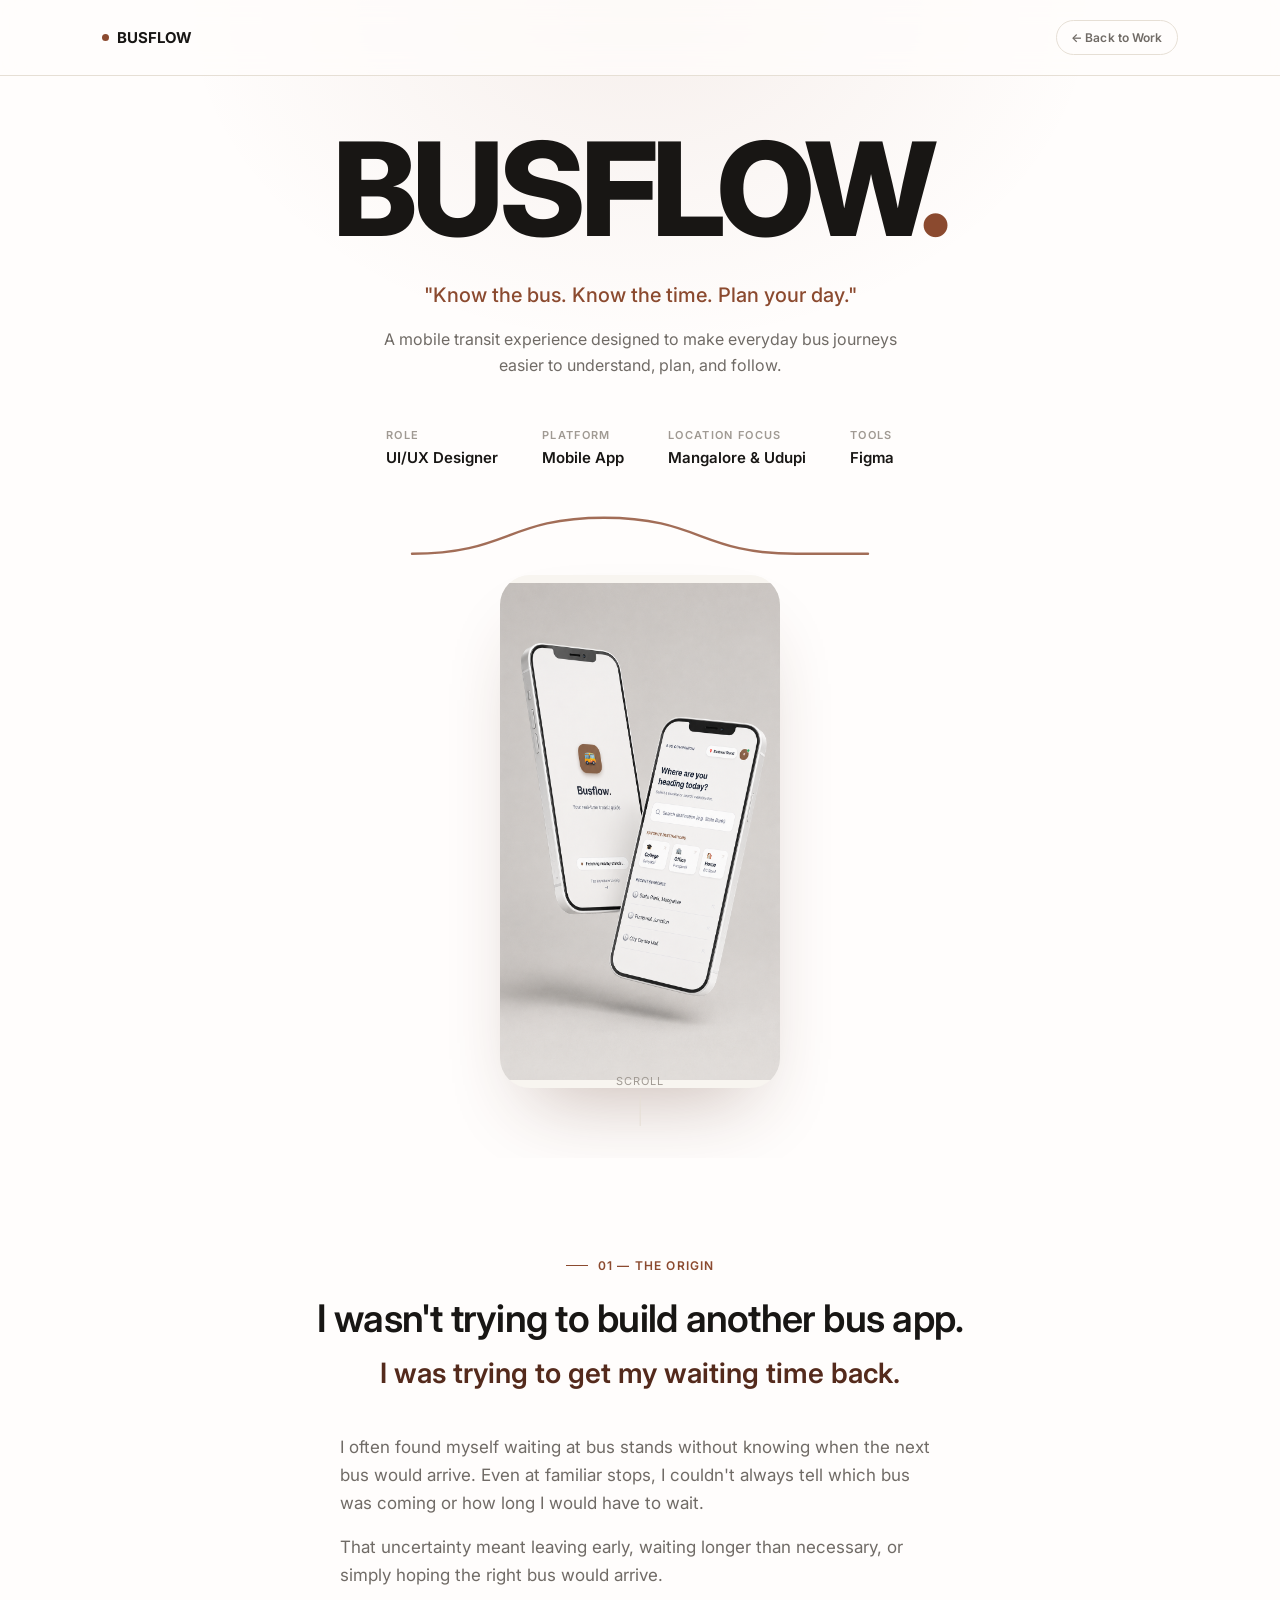
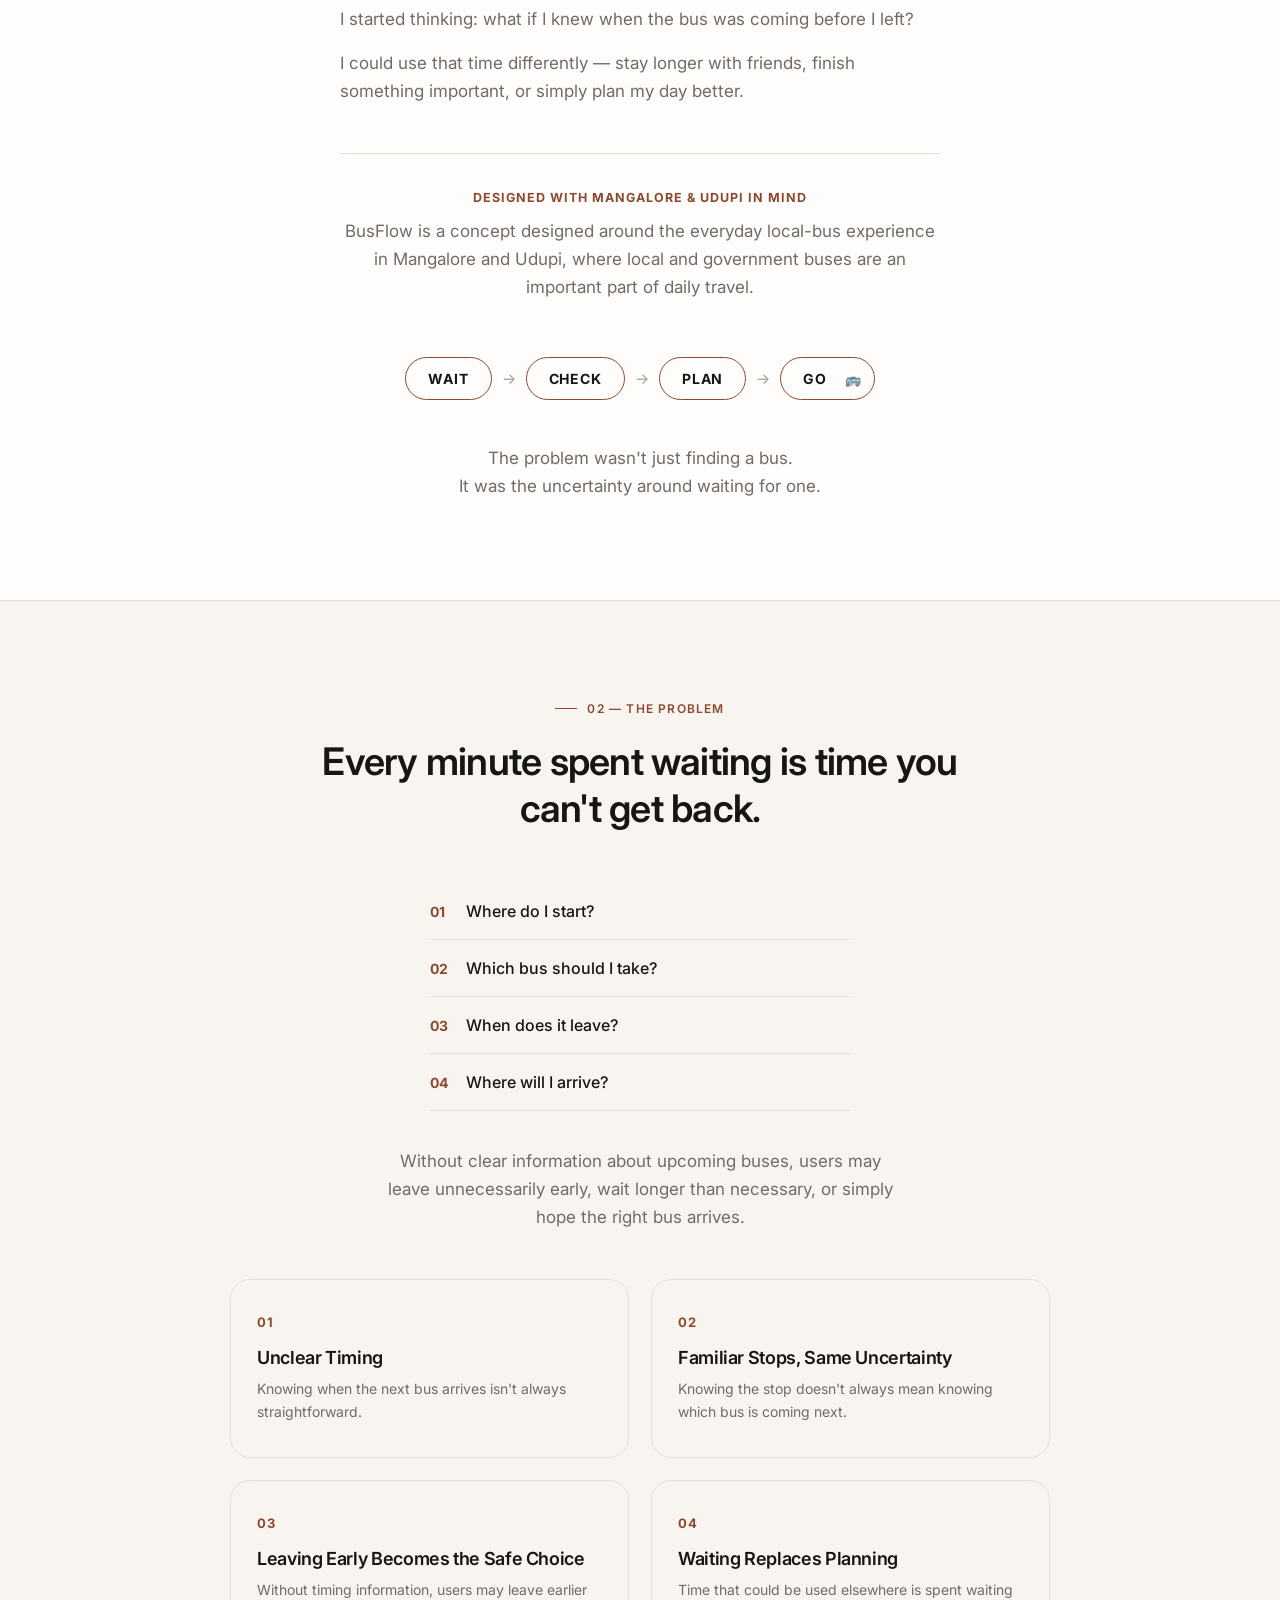
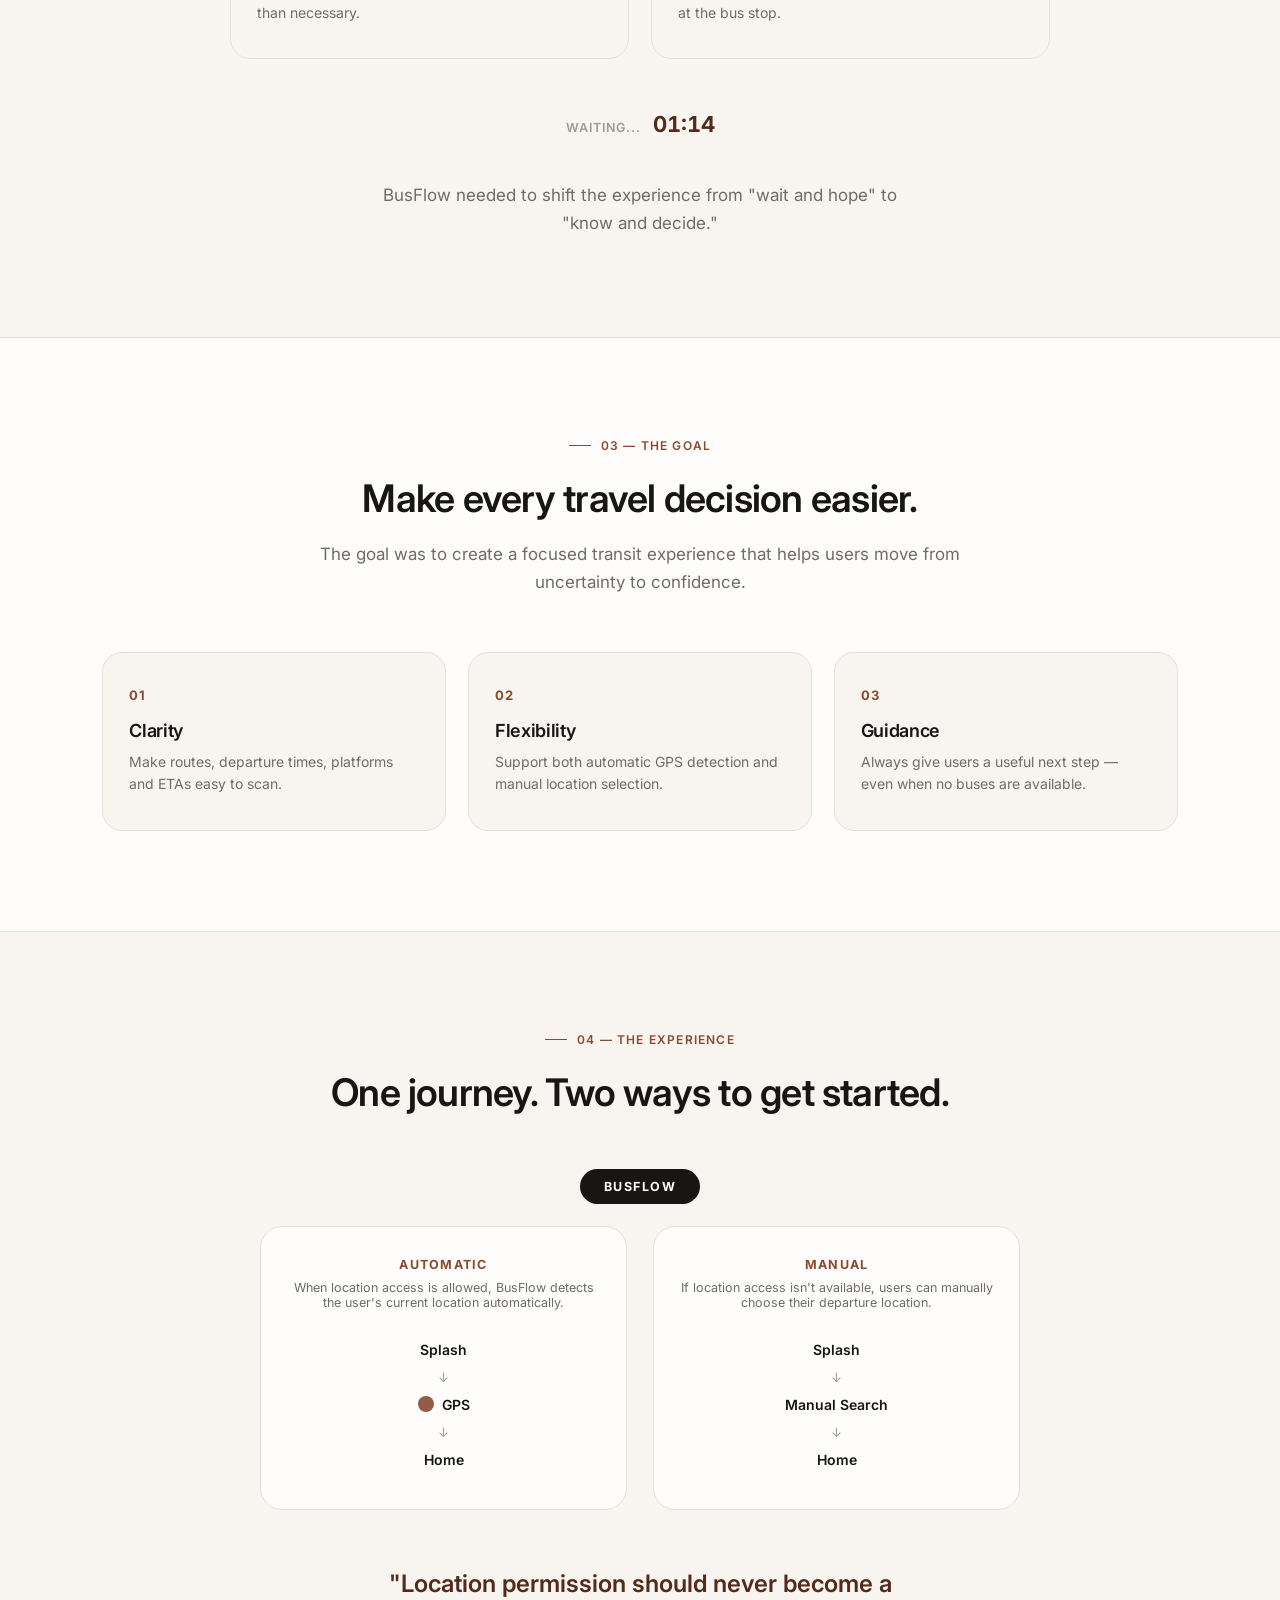
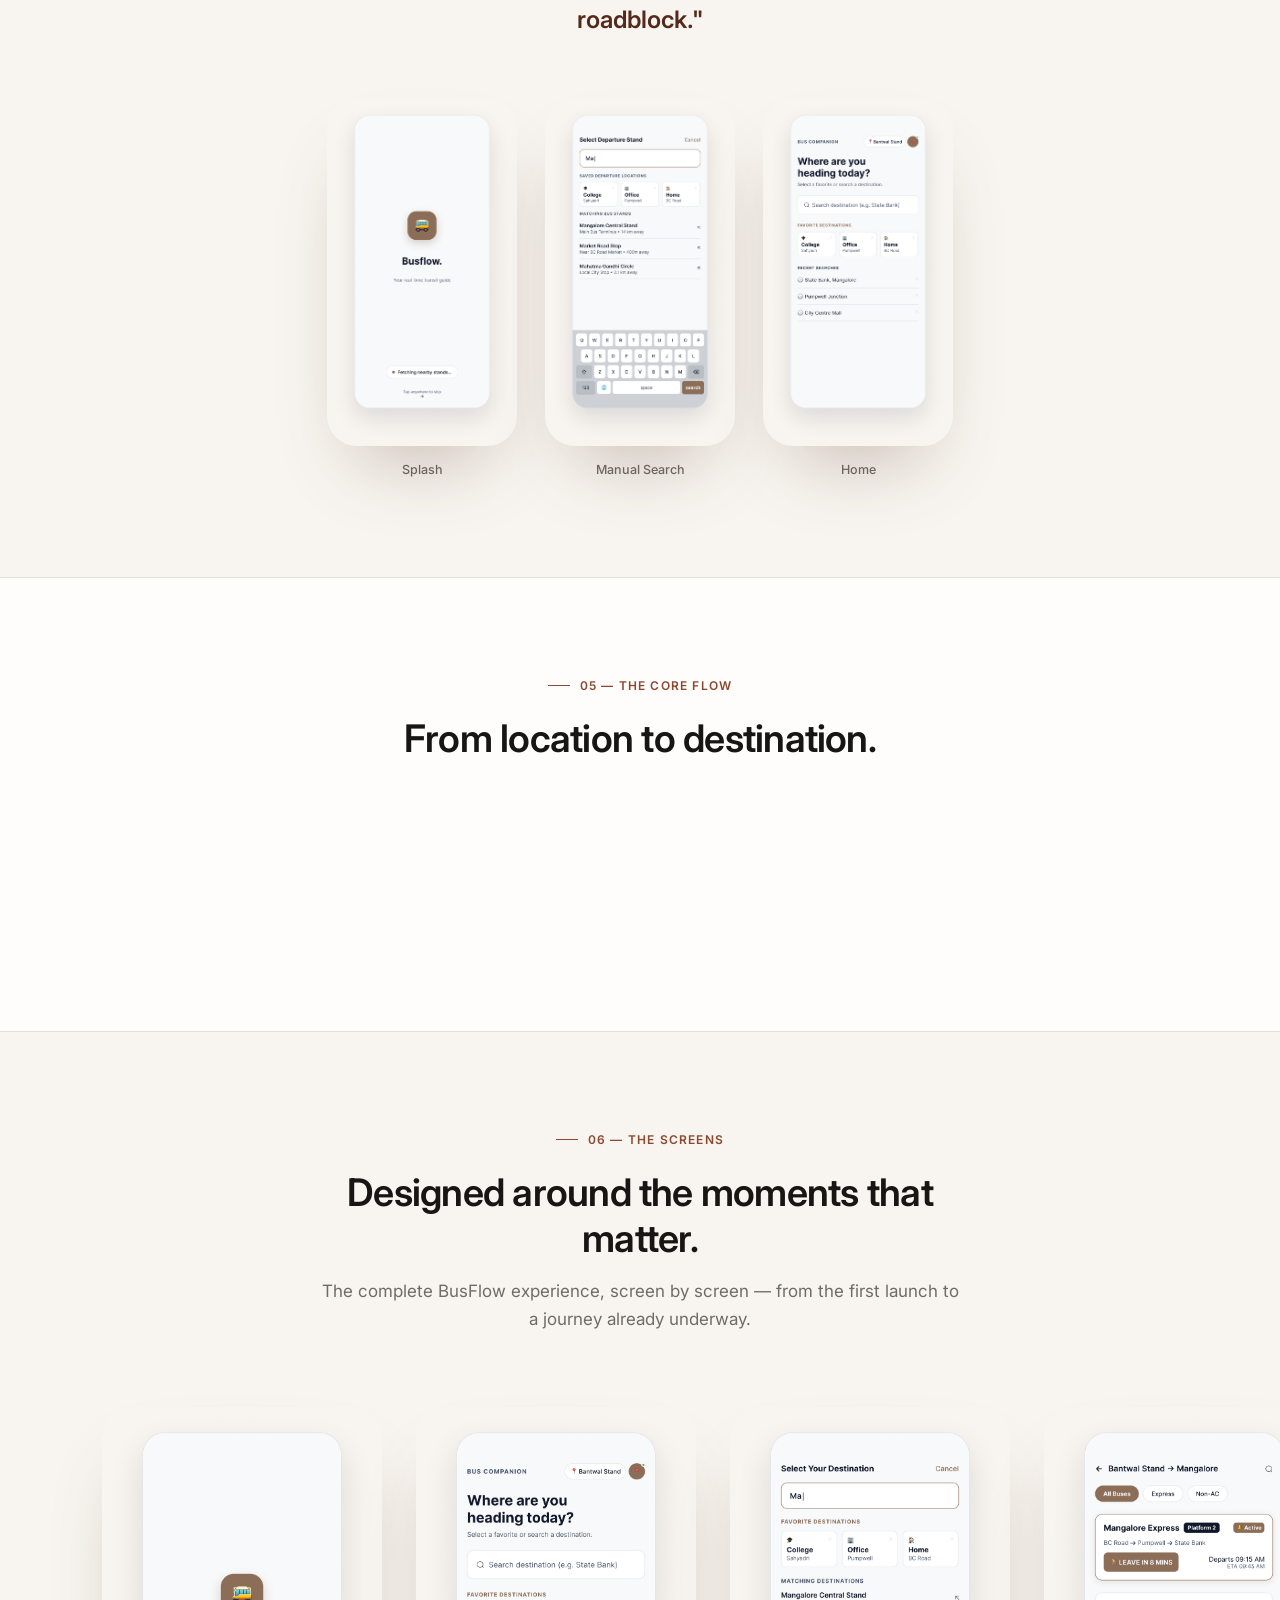
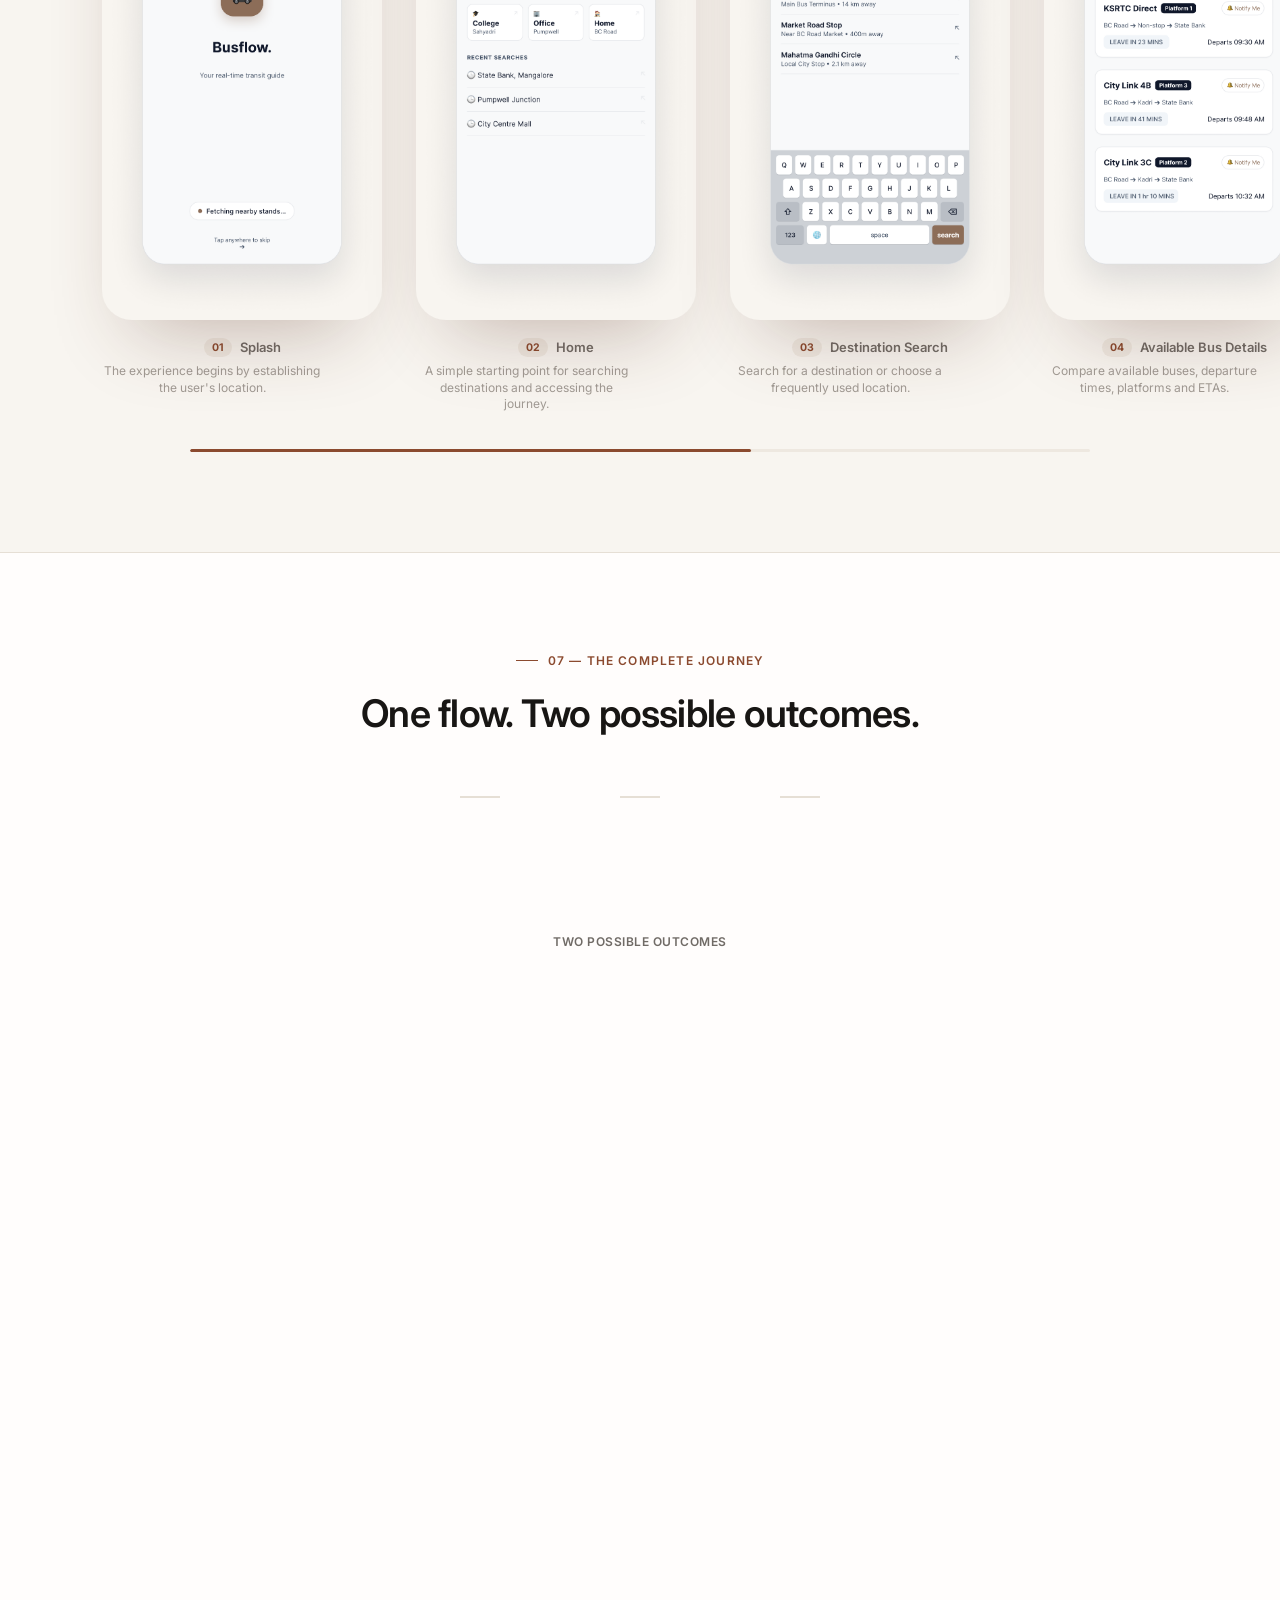
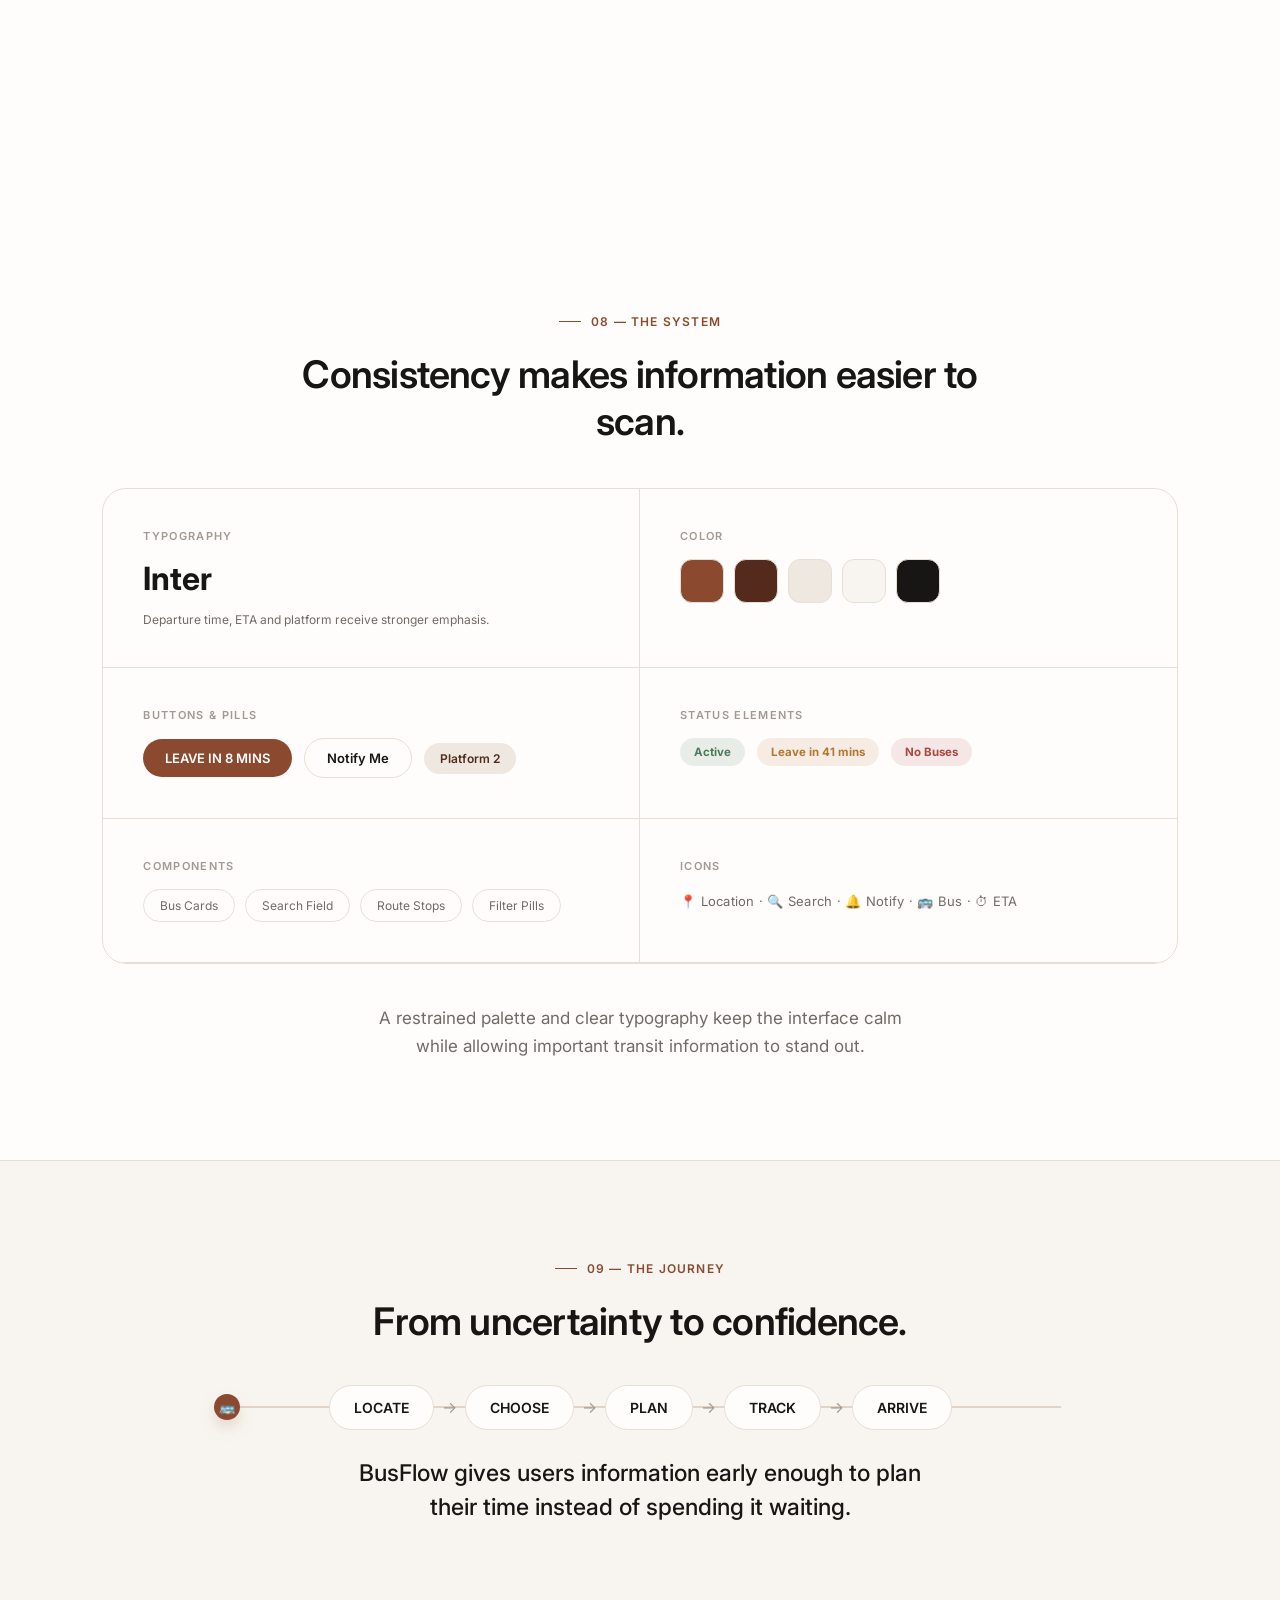
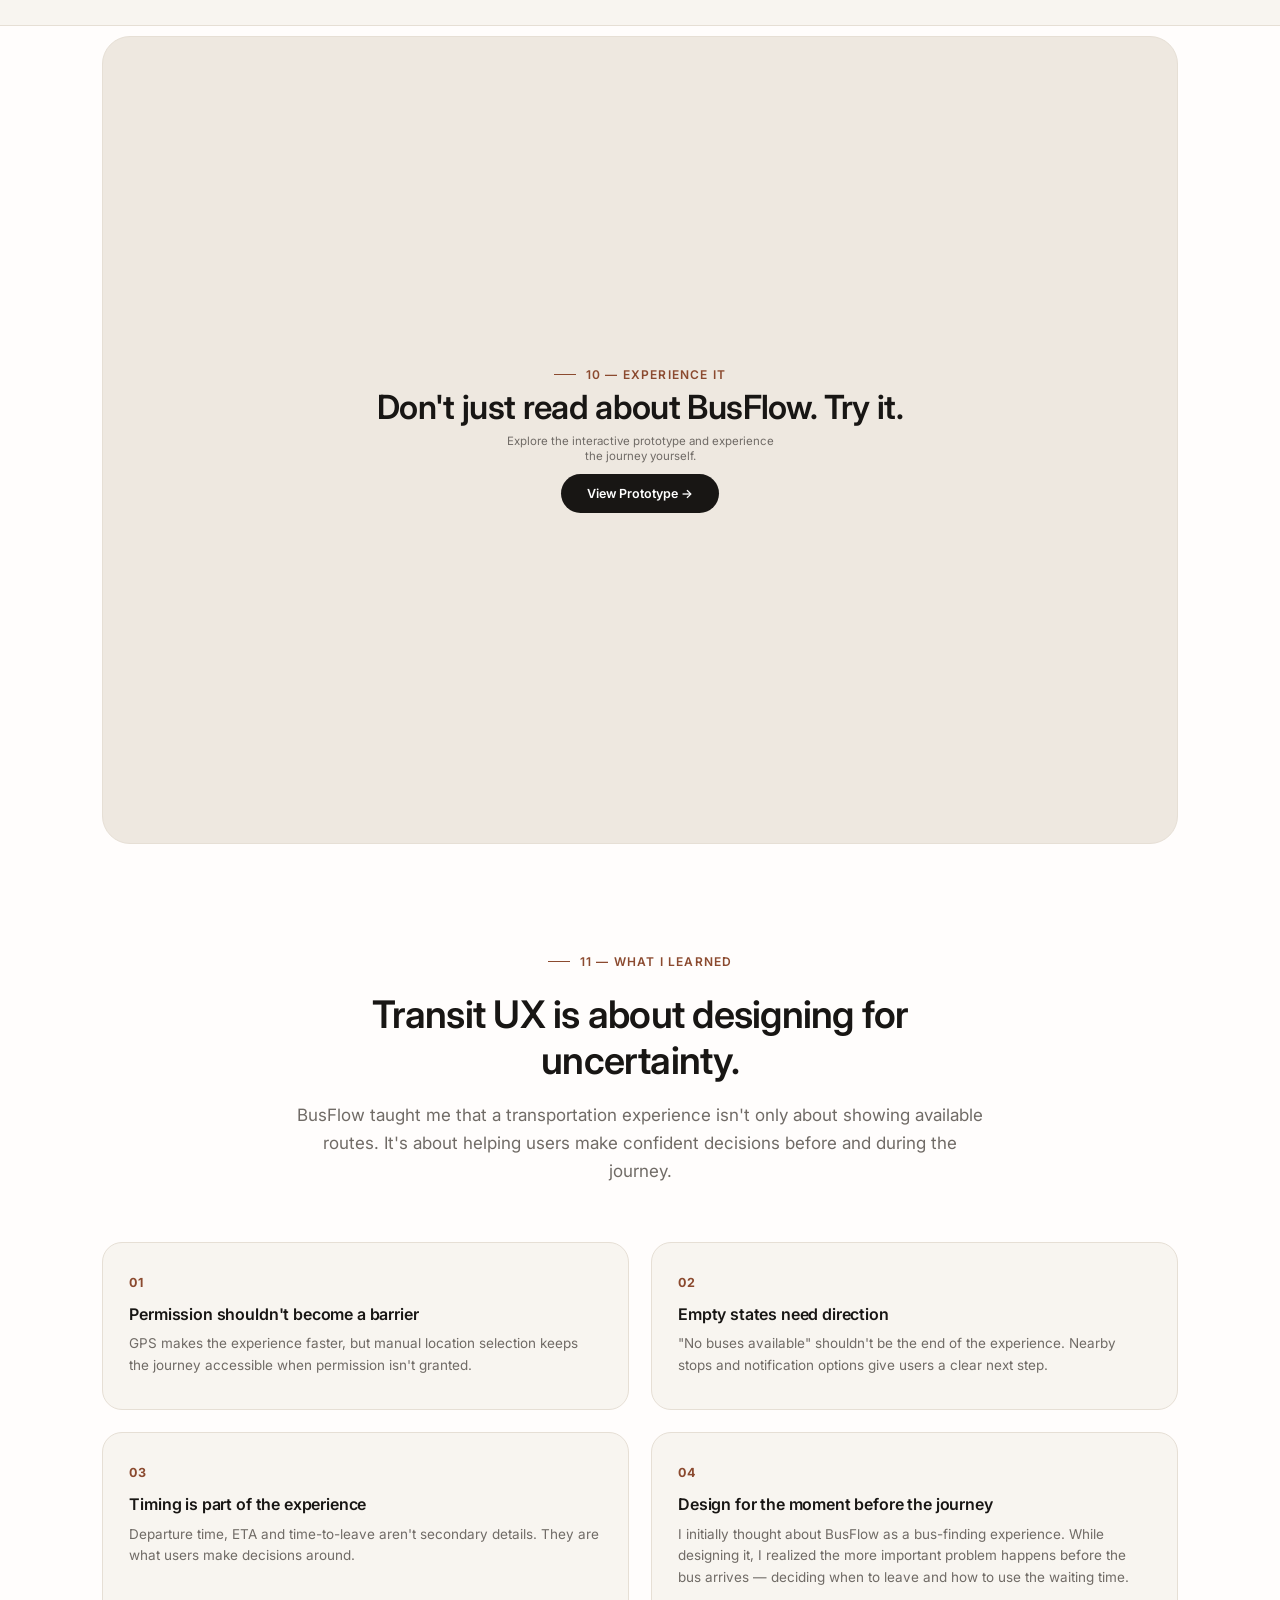
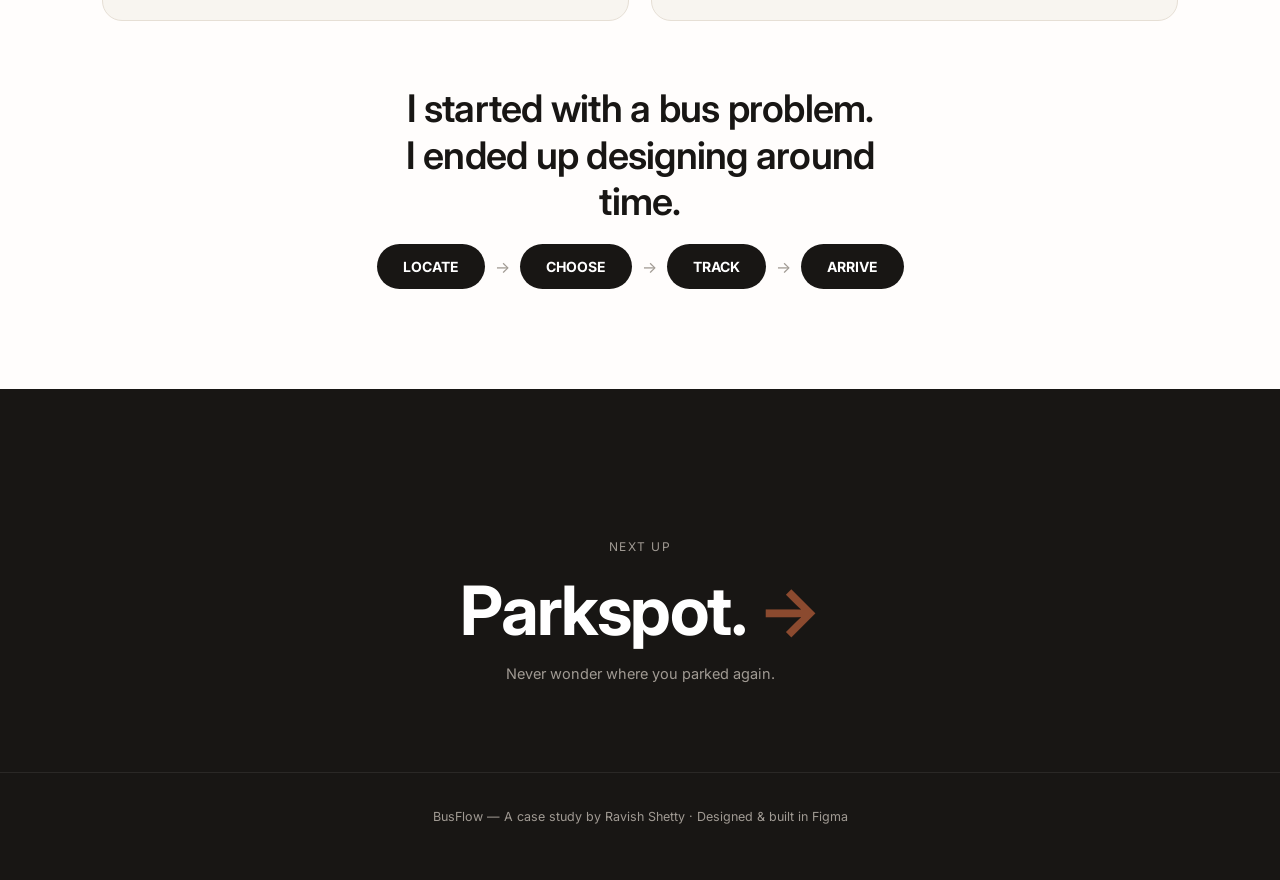
==== commit fc7bba33: "Fix Busflow image paths" ====
--- a/busflow.html
+++ b/busflow.html
@@ -852,7 +852,7 @@
   <div class="showcase-track-outer">
     <div class="showcase-track reveal" data-showcase-track>
       <div class="showcase-item">
-        <figure class="screen-frame"><img src="assets/busflow/splash.png" alt="Splash screen"></figure>
+        <figure class="screen-frame"><img src="assets/busflow/Splash.png" alt="Splash screen"></figure>
         <div class="showcase-item-label"><span class="showcase-item-num">01</span>Splash</div>
         <div class="showcase-item-cap">The experience begins by establishing the user's location.</div>
       </div>
@@ -872,12 +872,12 @@
         <div class="showcase-item-cap">Compare available buses, departure times, platforms and ETAs.</div>
       </div>
       <div class="showcase-item">
-        <figure class="screen-frame"><img src="assets/busflow/Trip Overview.png" alt="Trip overview screen"></figure>
+        <figure class="screen-frame"><img src="assets/busflow/Trip overview.png" alt="Trip overview screen"></figure>
         <div class="showcase-item-label"><span class="showcase-item-num">05</span>Trip Overview</div>
         <div class="showcase-item-cap">Understand the complete journey before leaving.</div>
       </div>
       <div class="showcase-item">
-        <figure class="screen-frame"><img src="assets/busflow/Live Activity.png" alt="Live activity lock screen"></figure>
+        <figure class="screen-frame"><img src="assets/busflow/Live activity.png" alt="Live activity lock screen"></figure>
         <div class="showcase-item-label"><span class="showcase-item-num">06</span>Live Activity</div>
         <div class="showcase-item-cap">Keep important journey information visible while travelling.</div>
       </div>
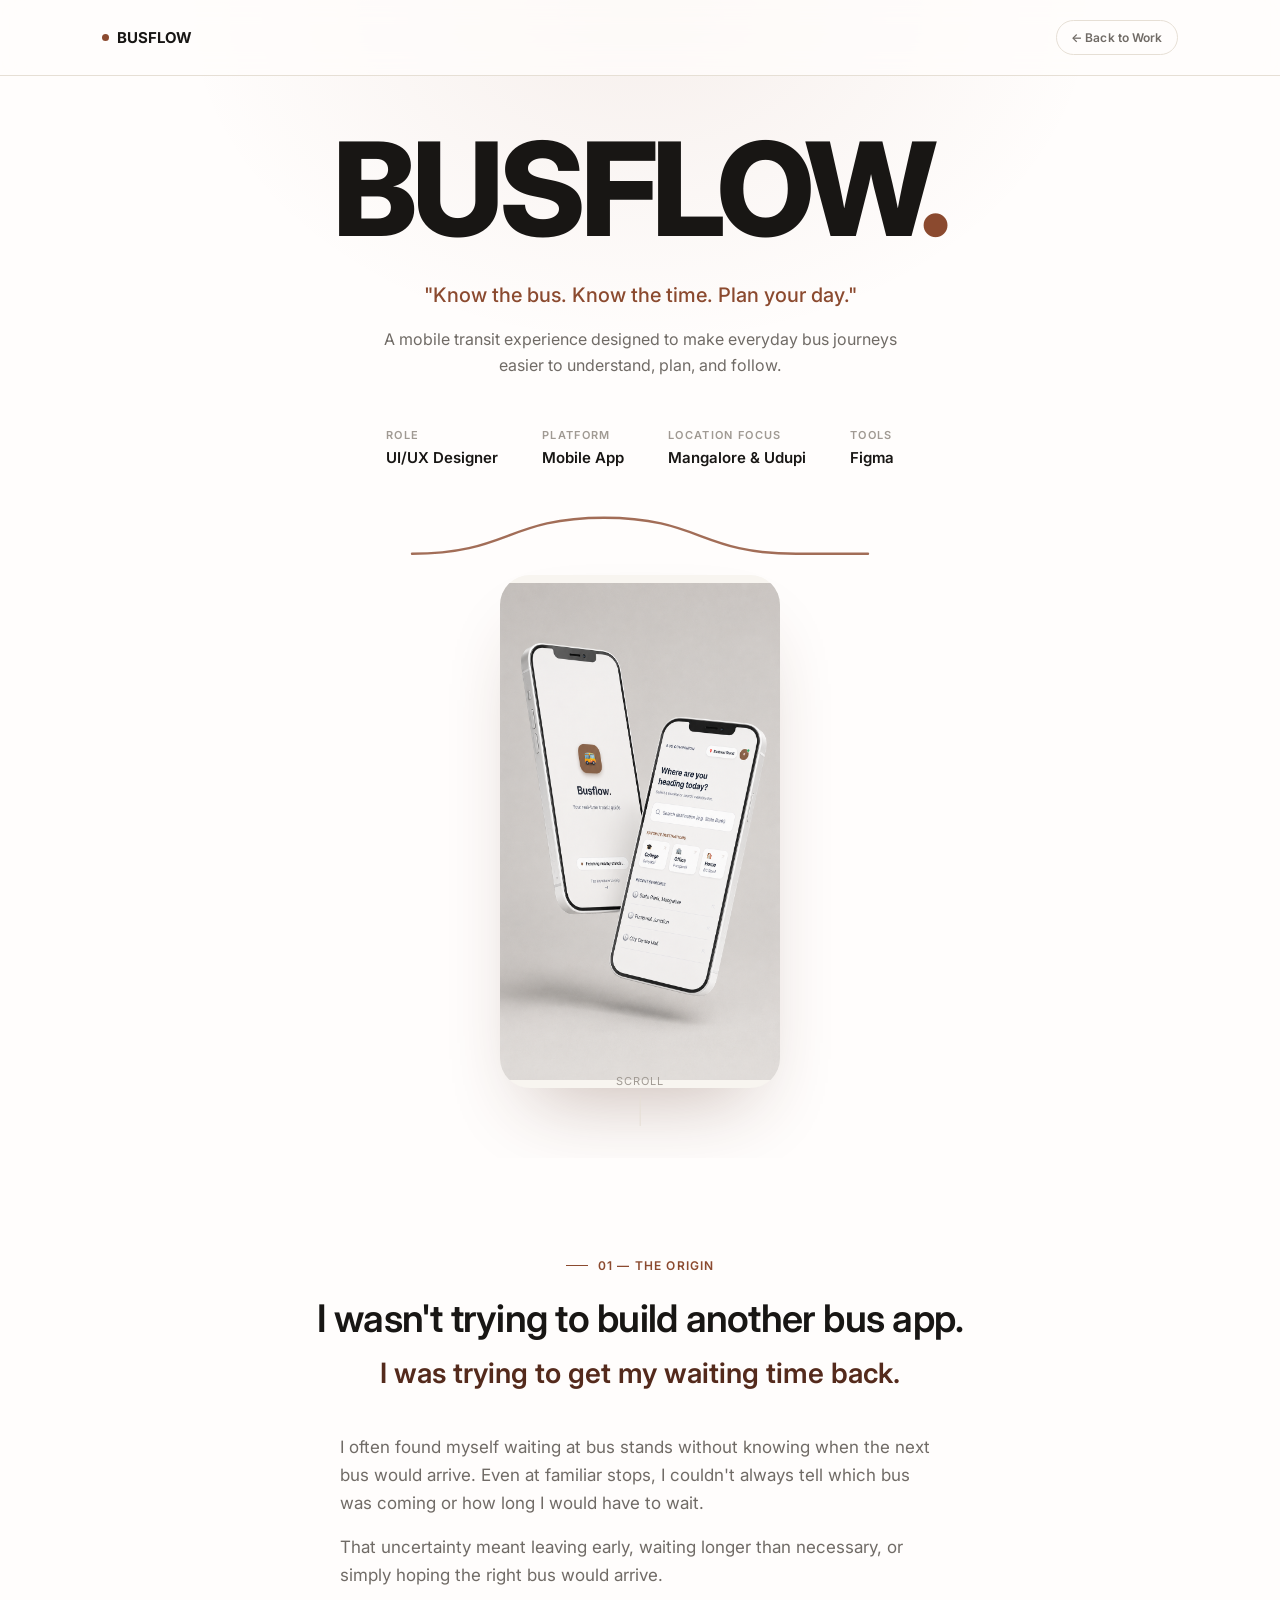
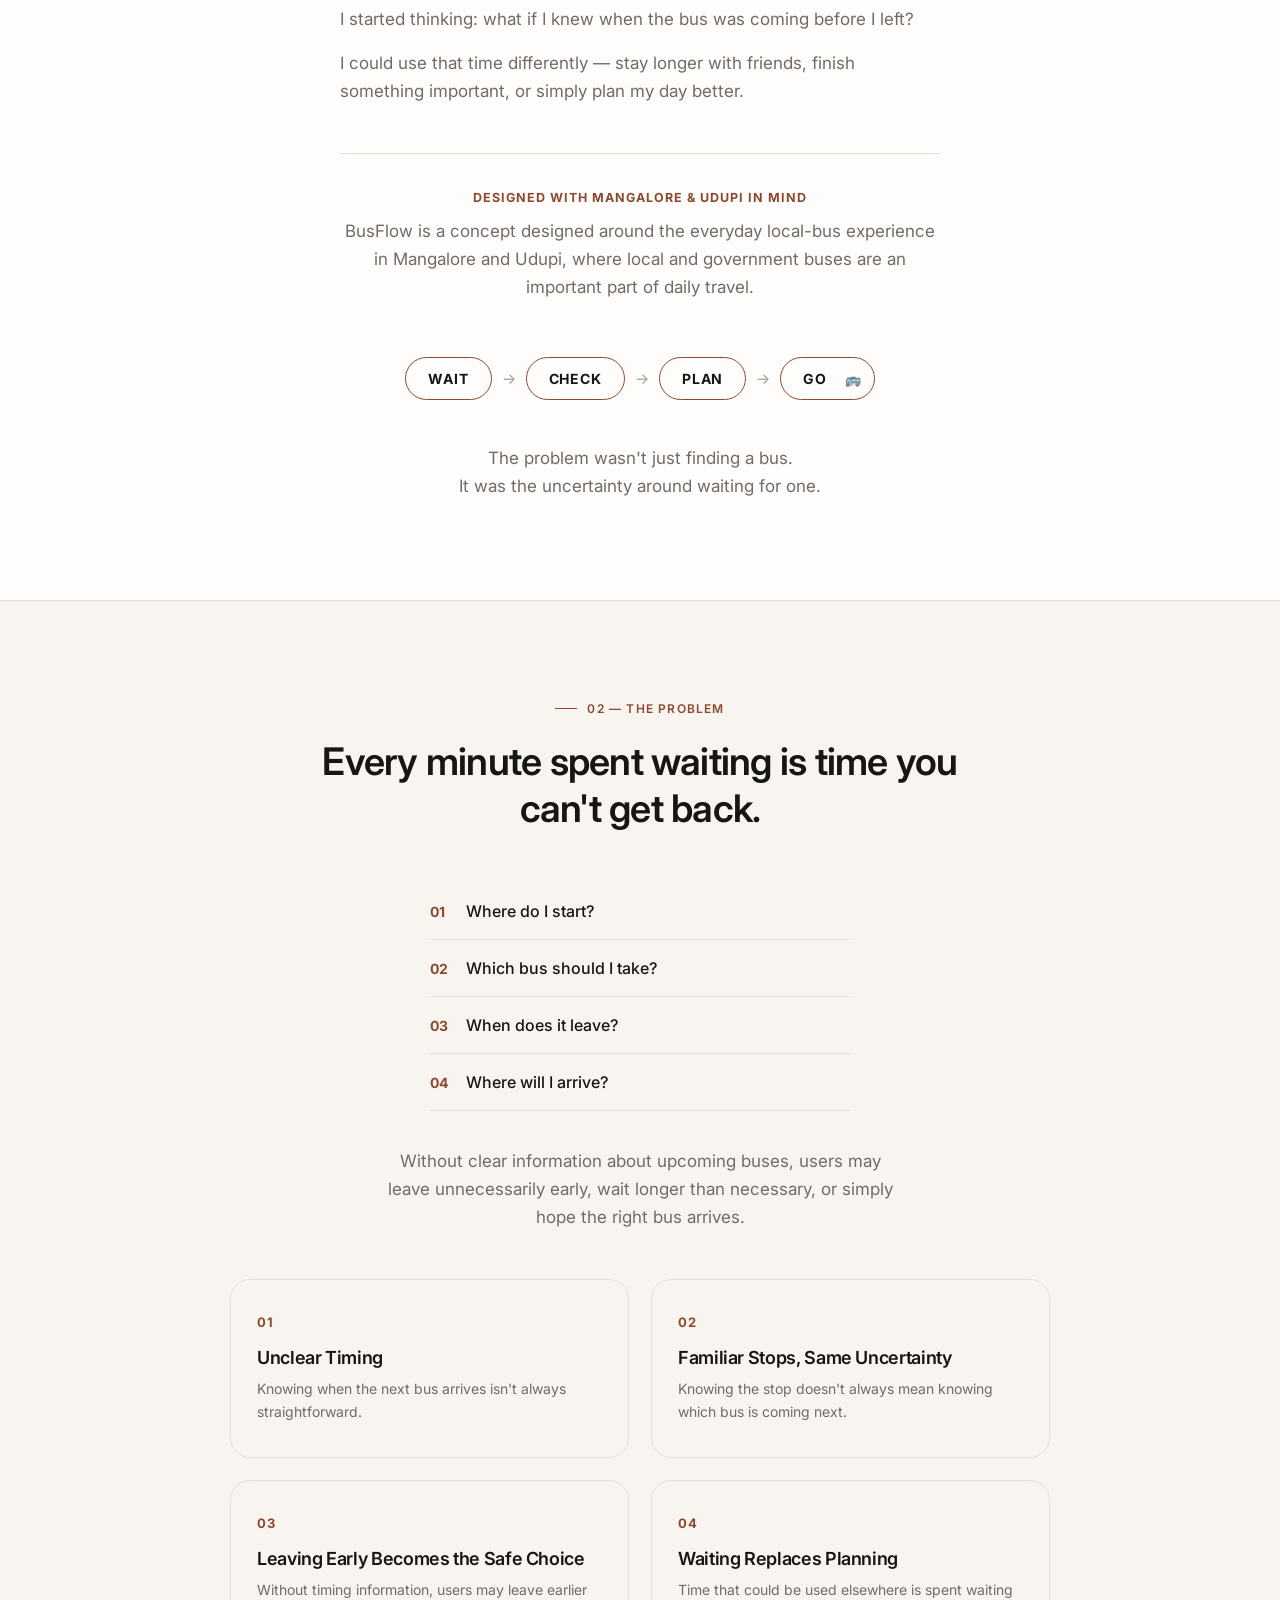
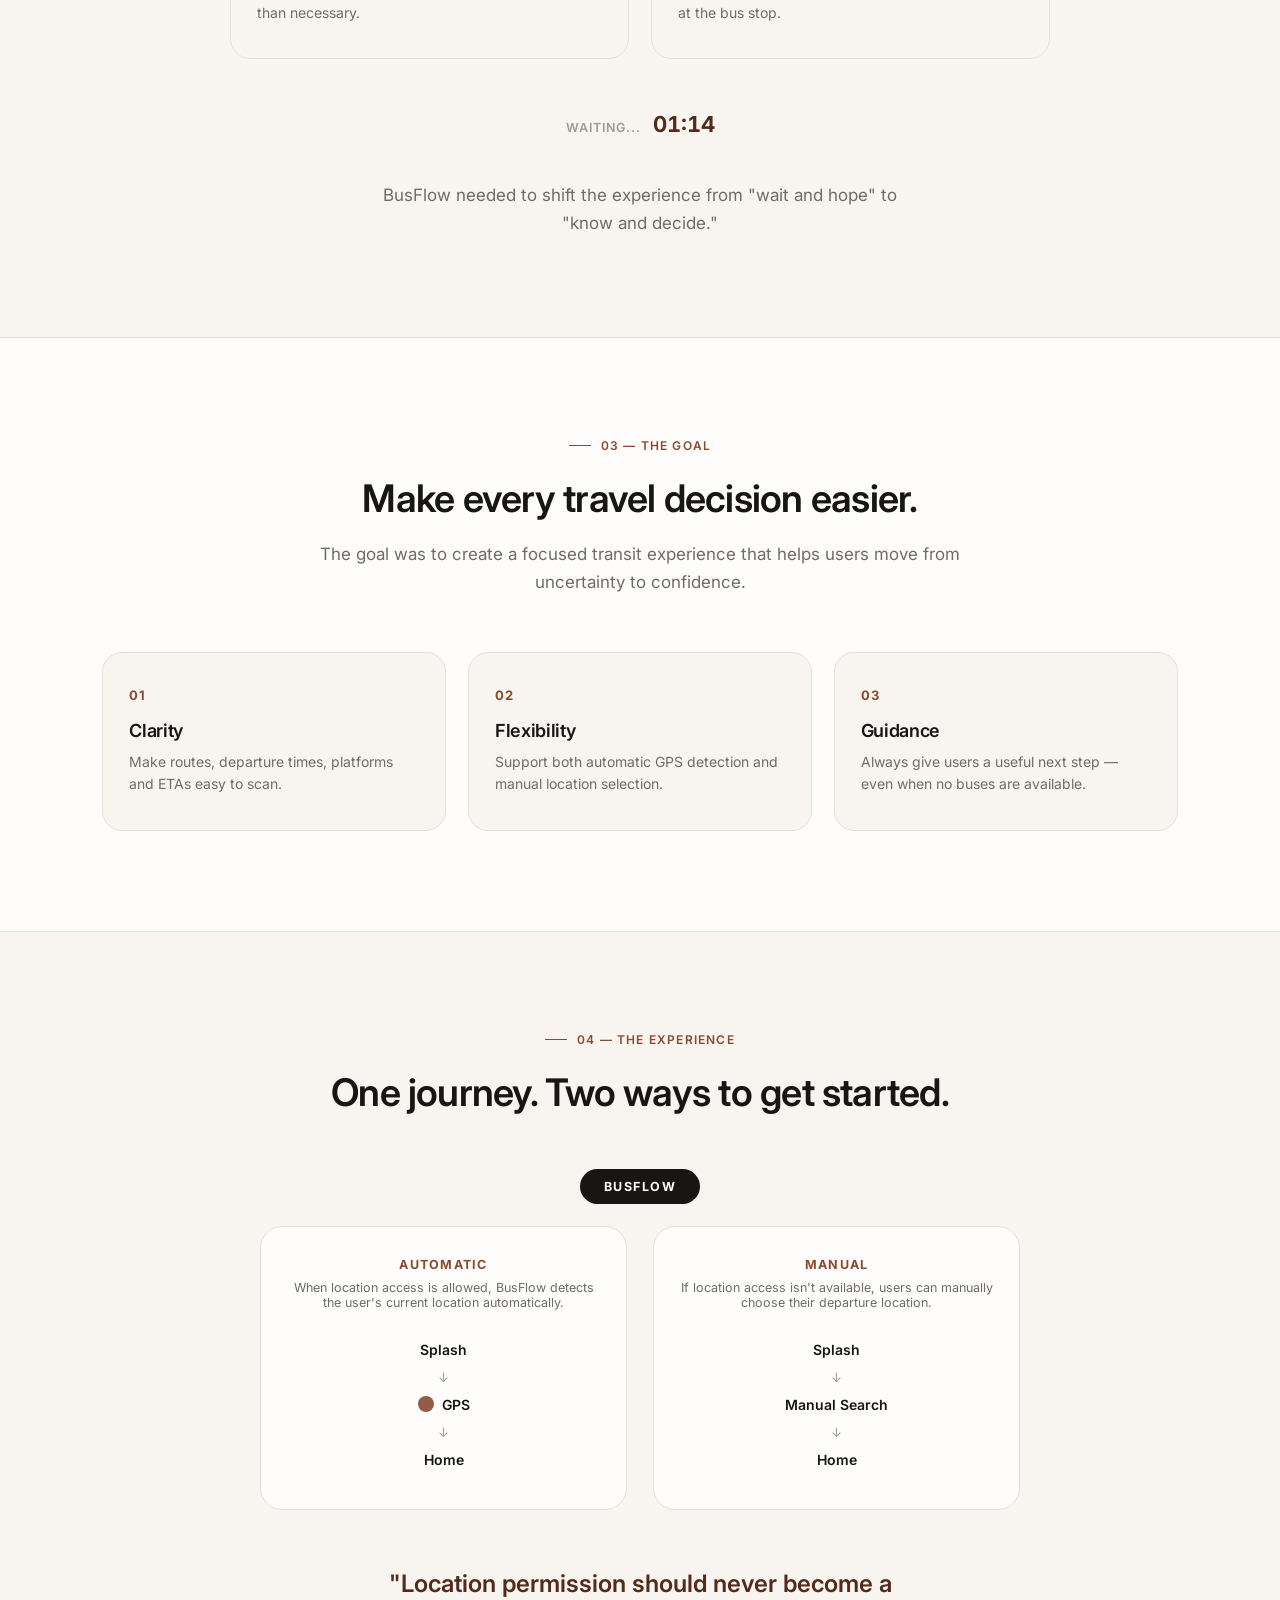
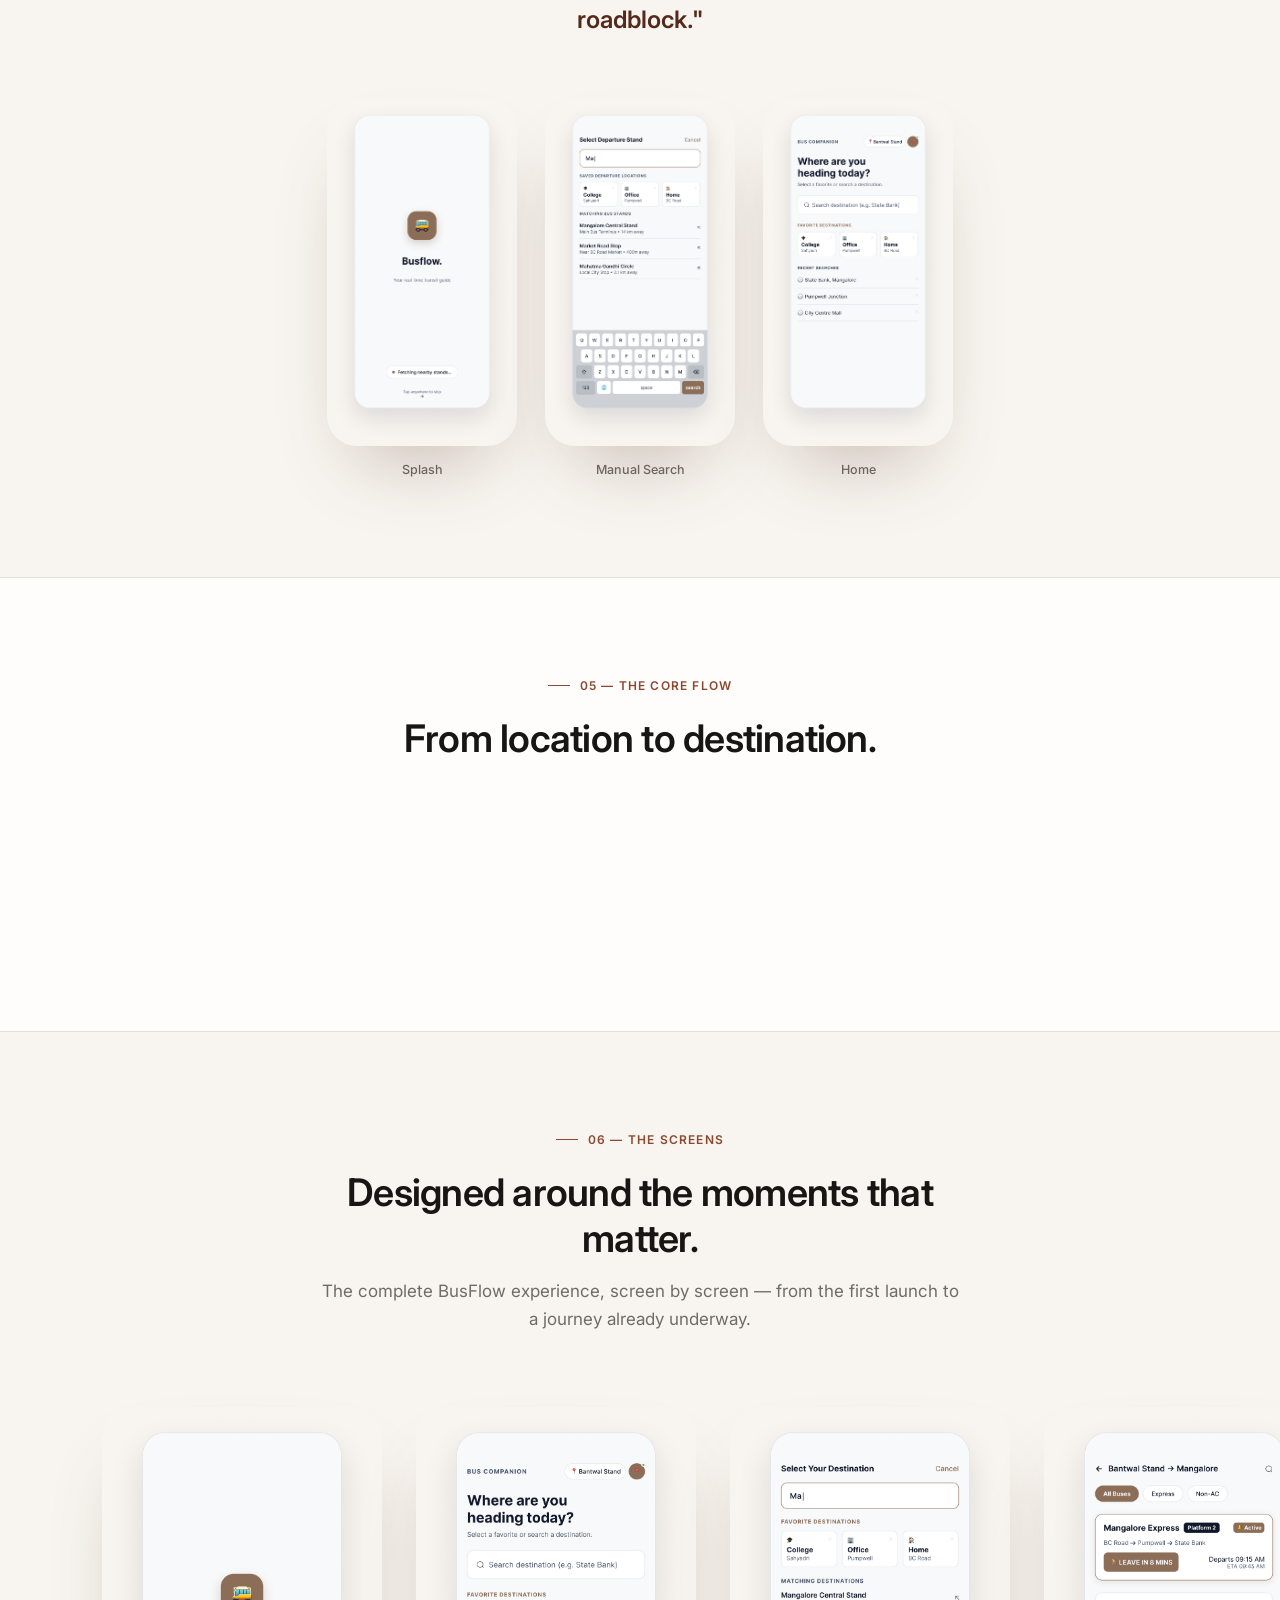
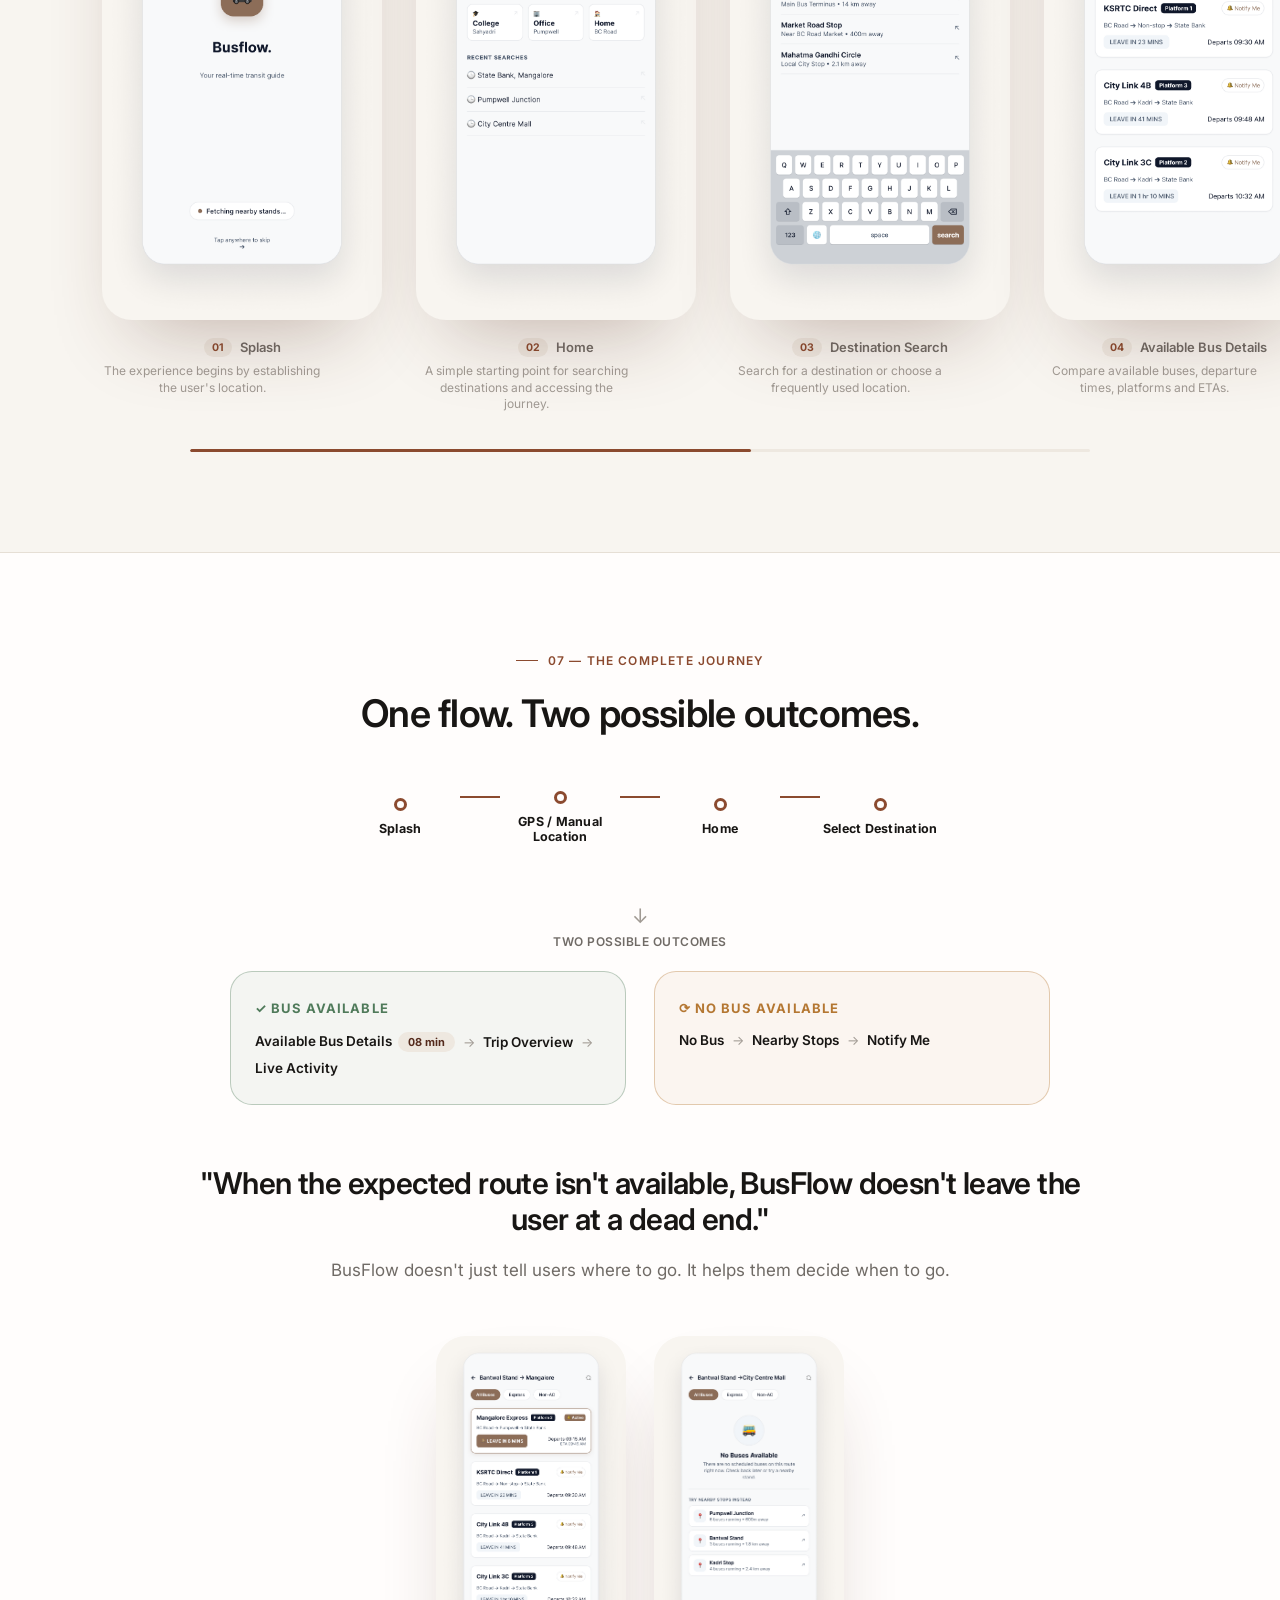
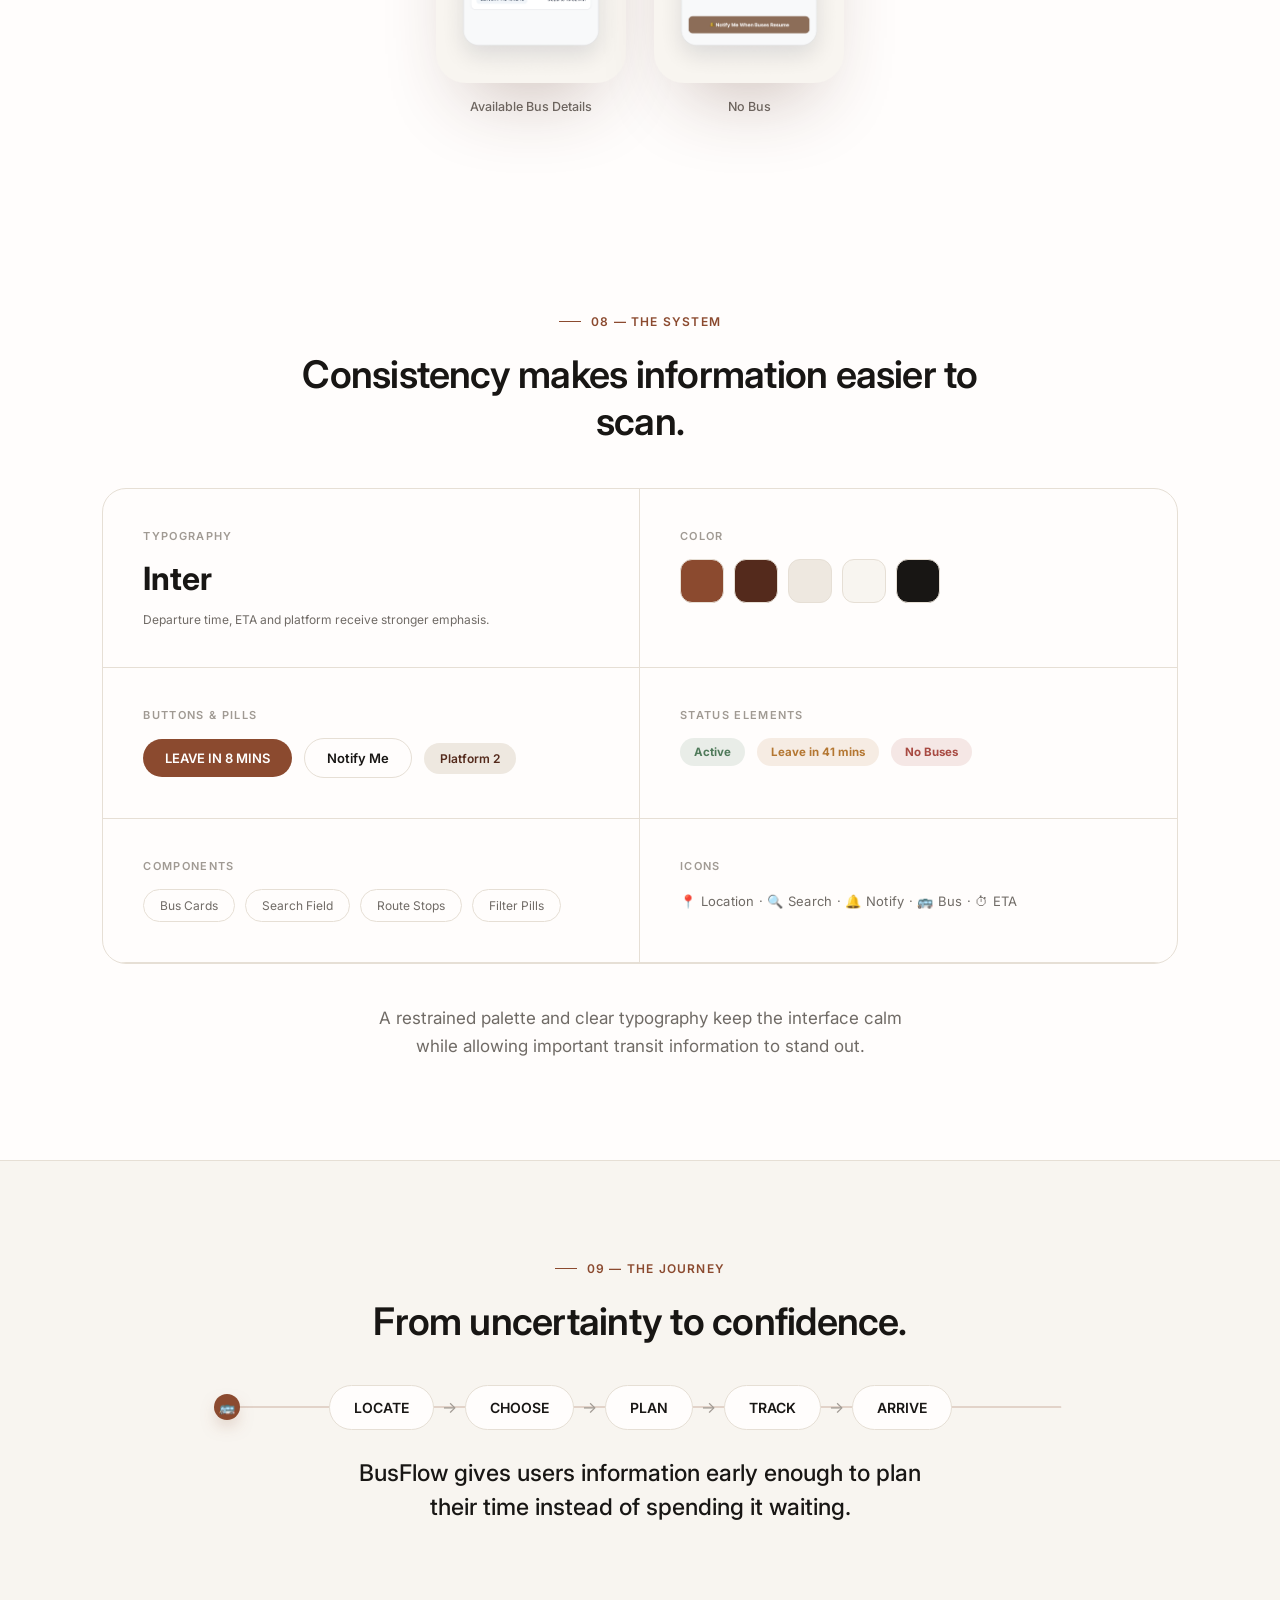
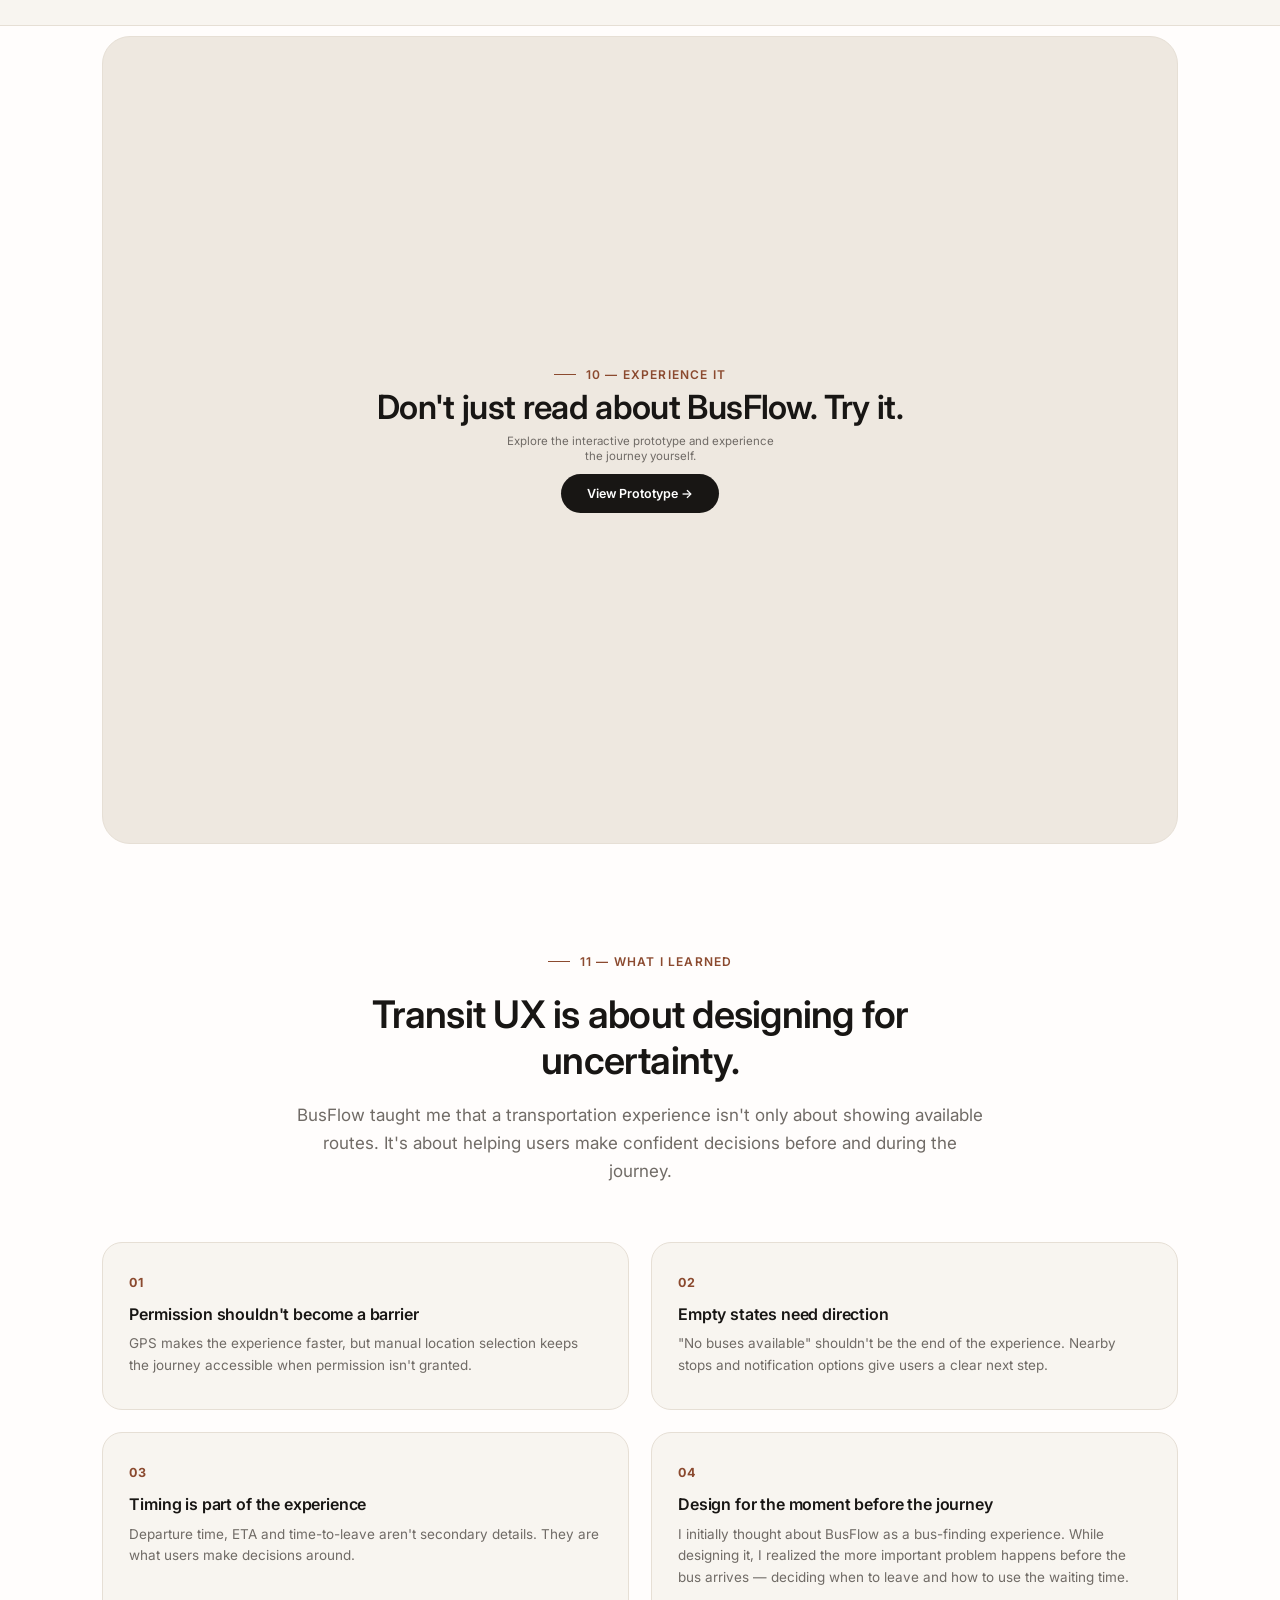
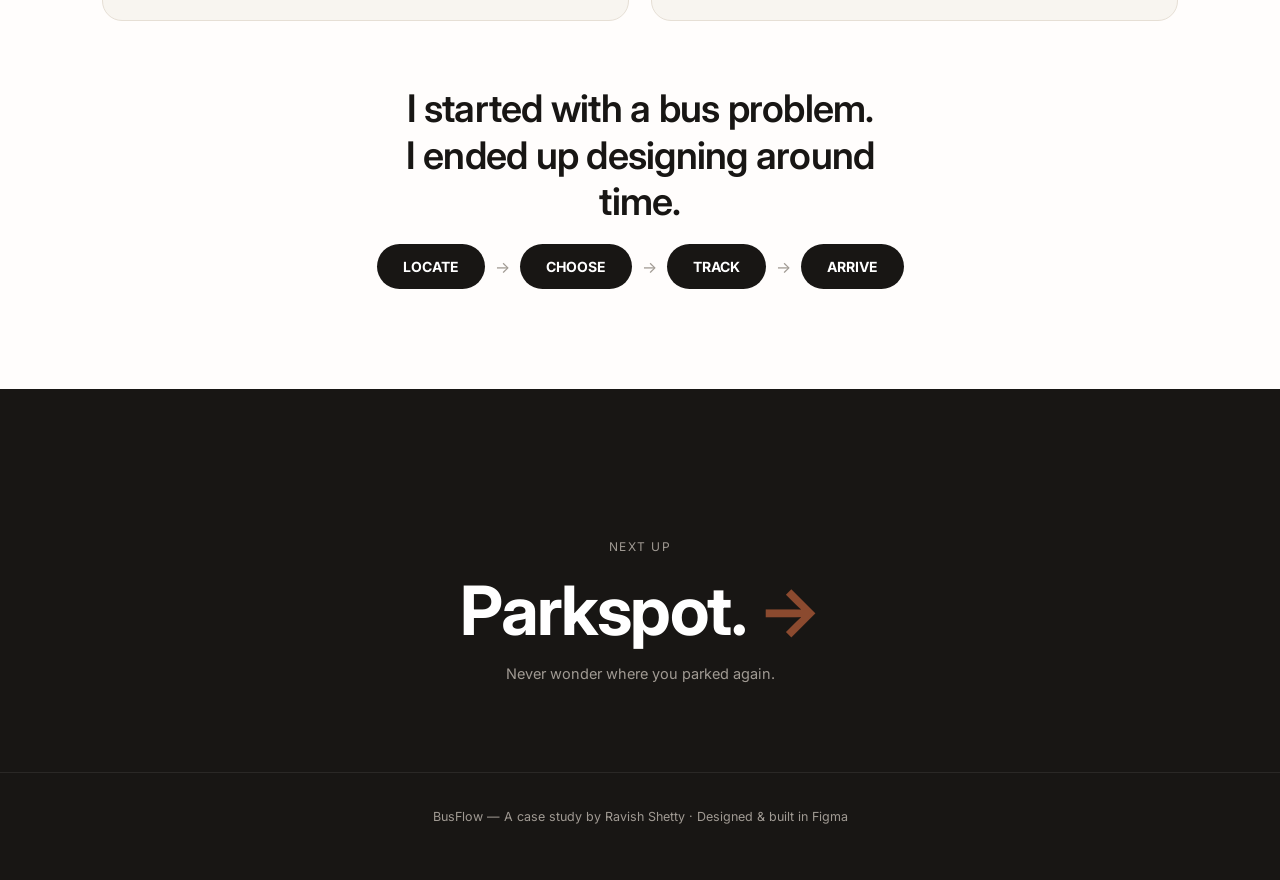
==== commit c6f8ef0e: "Fix No Bus image path" ====
--- a/busflow.html
+++ b/busflow.html
@@ -937,7 +937,7 @@
 
     <div class="exp-screens" style="margin-top:52px;">
       <figure class="reveal"><figure class="screen-frame"><img src="assets/busflow/Available Bus Details.png" alt="Available bus details screen"></figure><div class="screen-caption">Available Bus Details</div></figure>
-      <figure class="reveal"><figure class="screen-frame"><img src="assets/busflow/No Bus.png" alt="No buses available screen with nearby stops and notify me"></figure><div class="screen-caption">No Bus</div></figure>
+      <figure class="reveal"><figure class="screen-frame"><img src="assets/busflow/nobus.png" alt="No buses available screen with nearby stops and notify me"></figure><div class="screen-caption">No Bus</div></figure>
     </div>
   </div>
 </section>
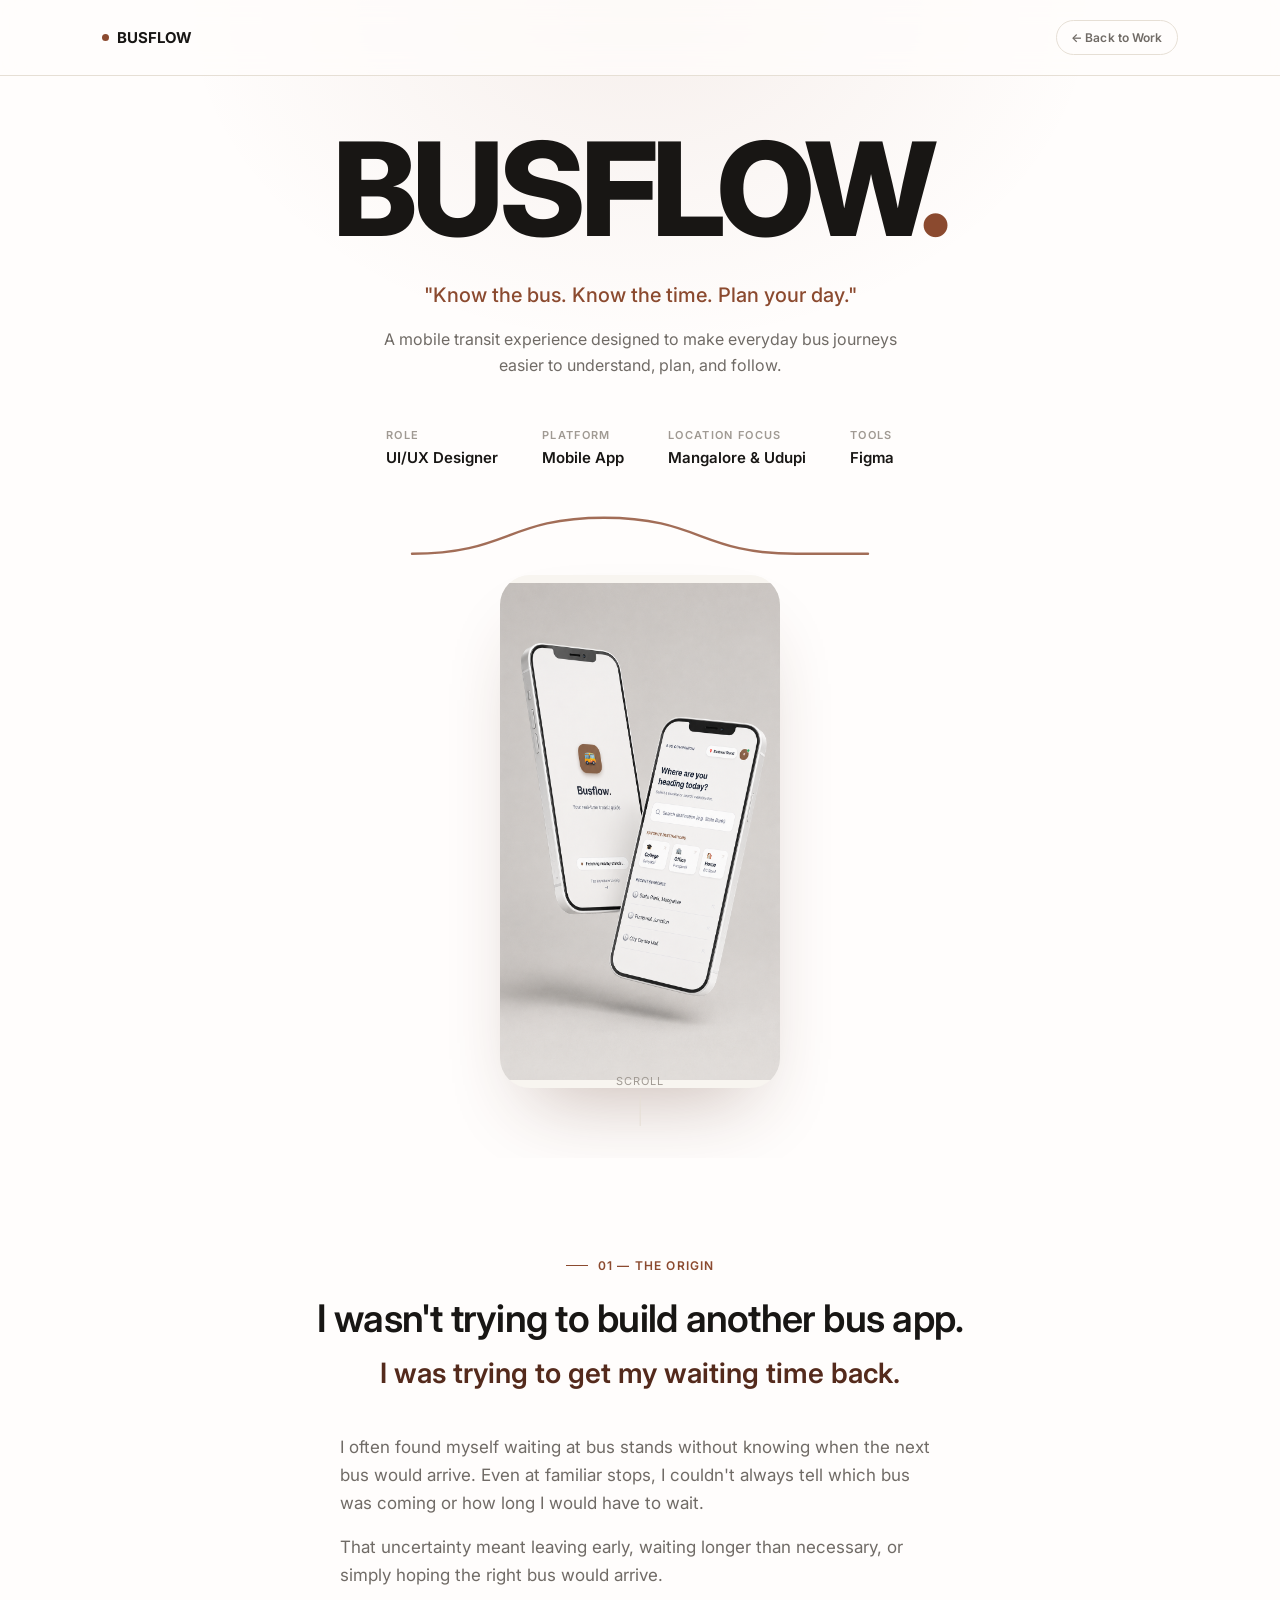
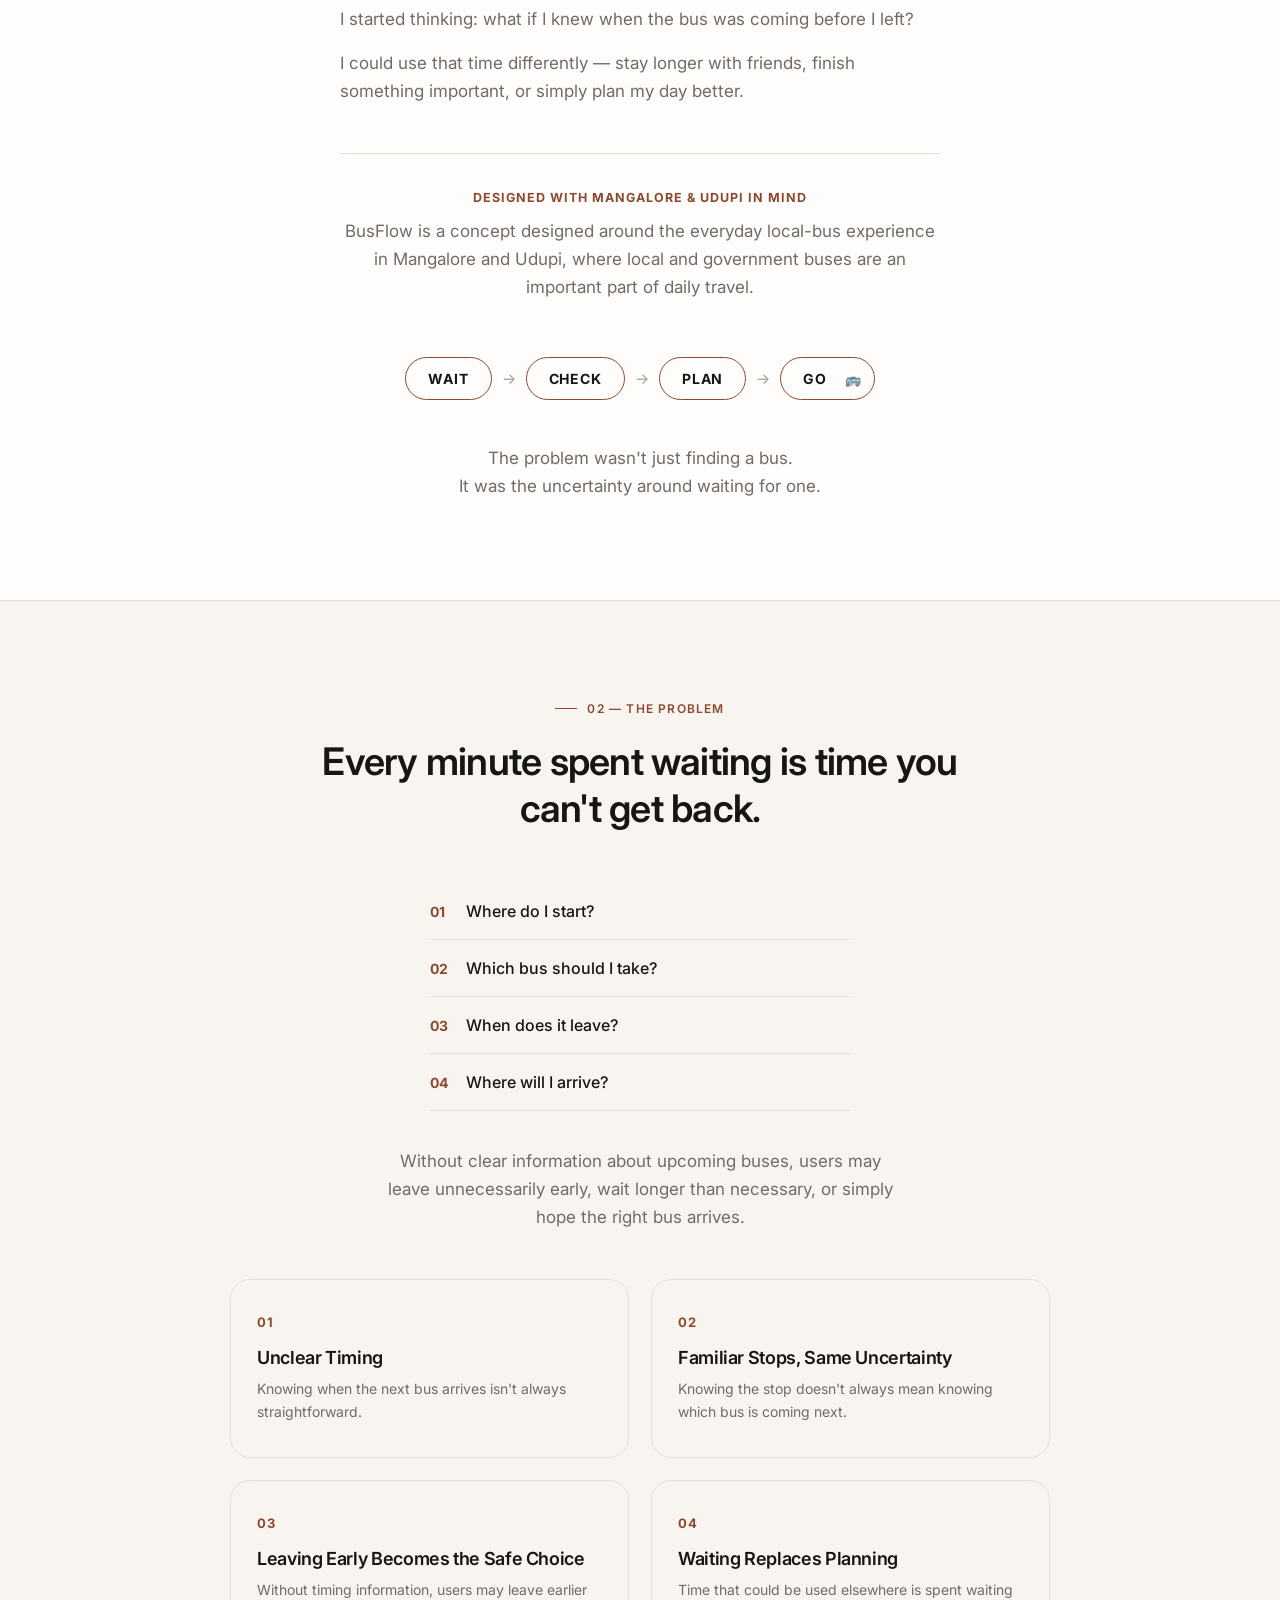
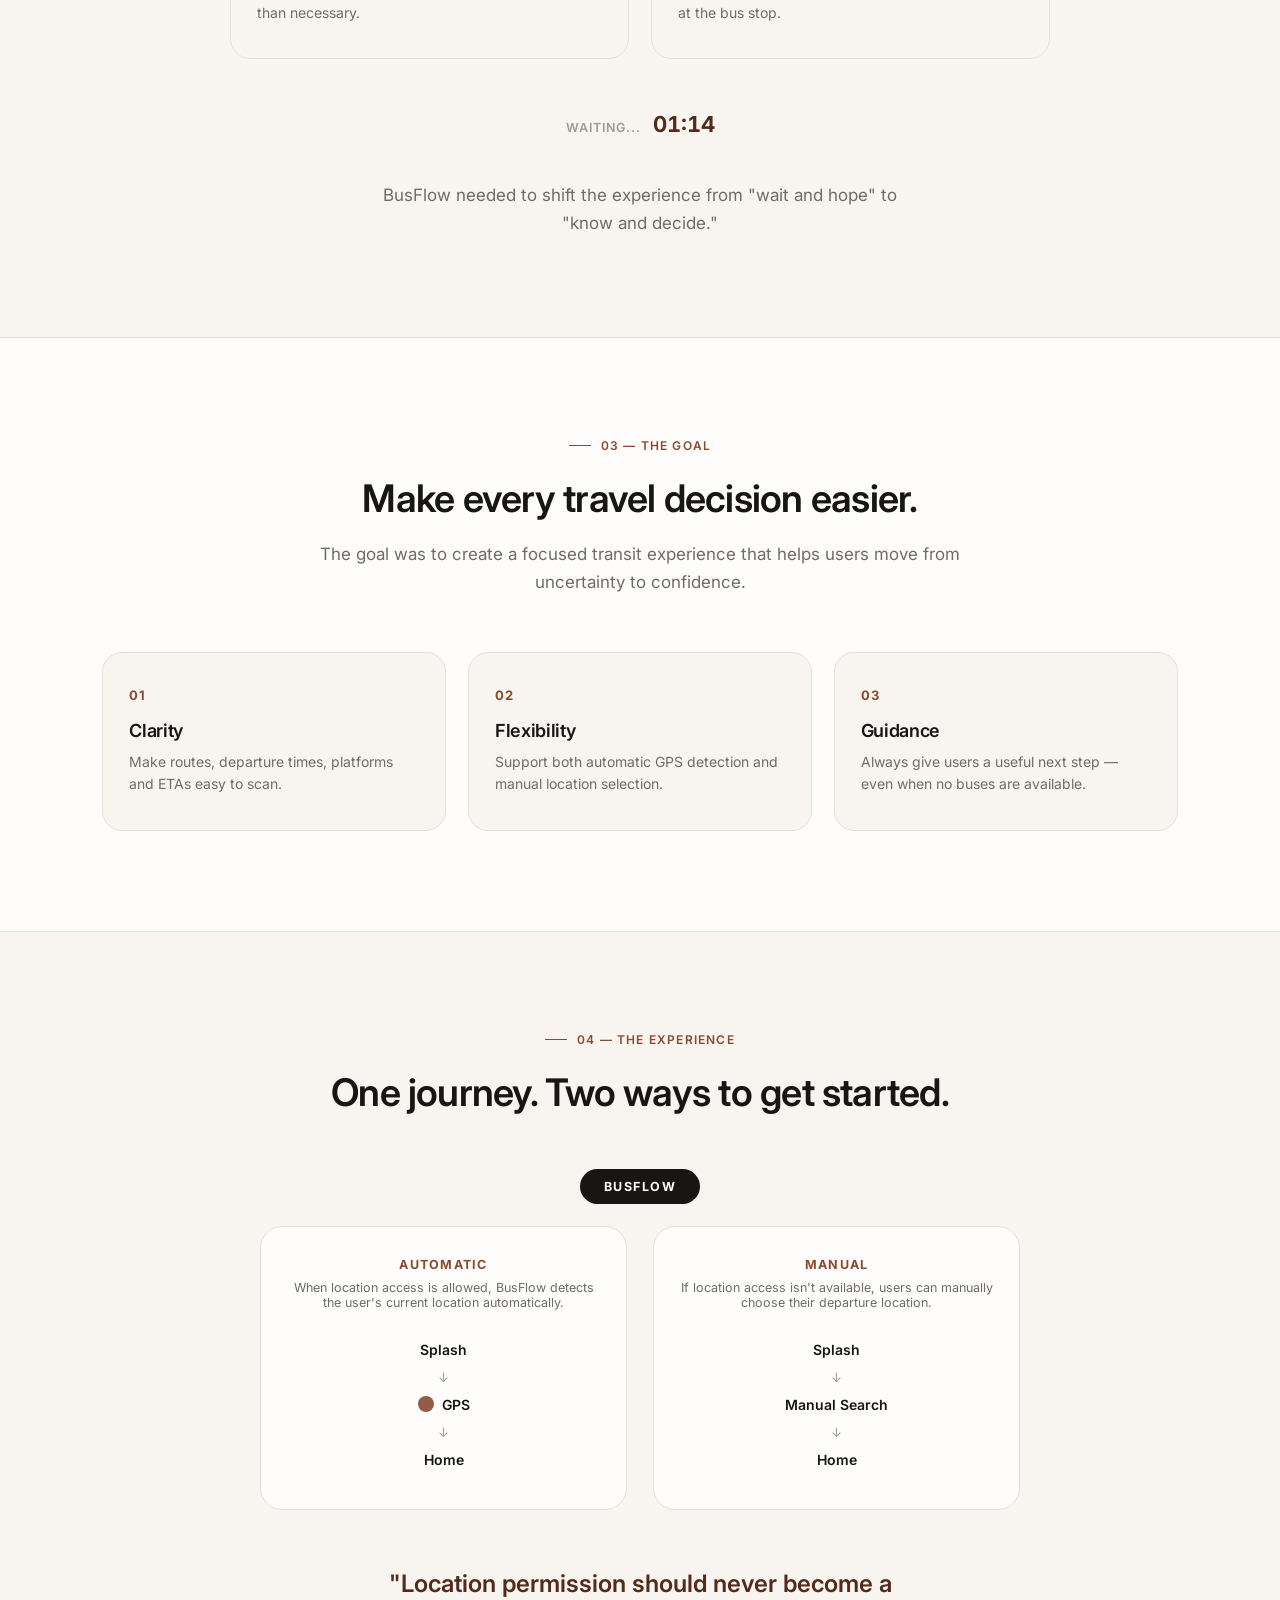
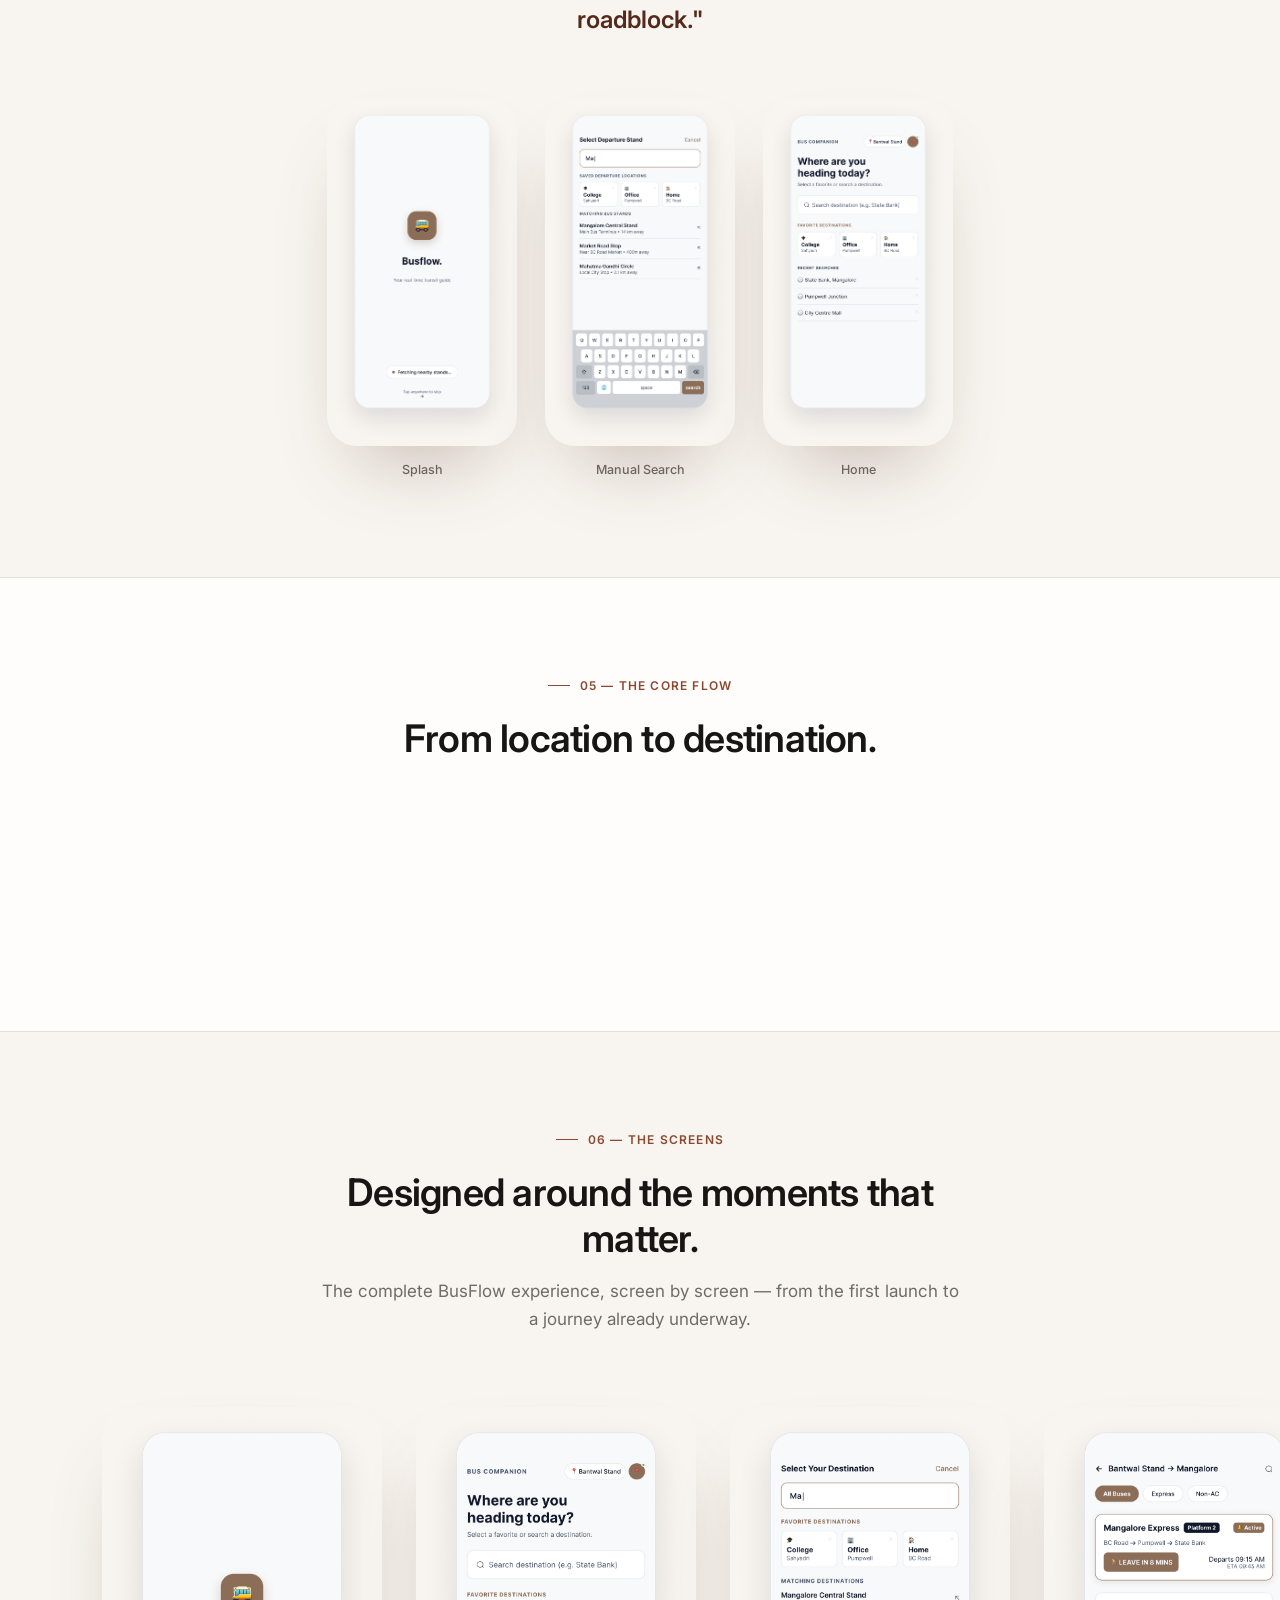
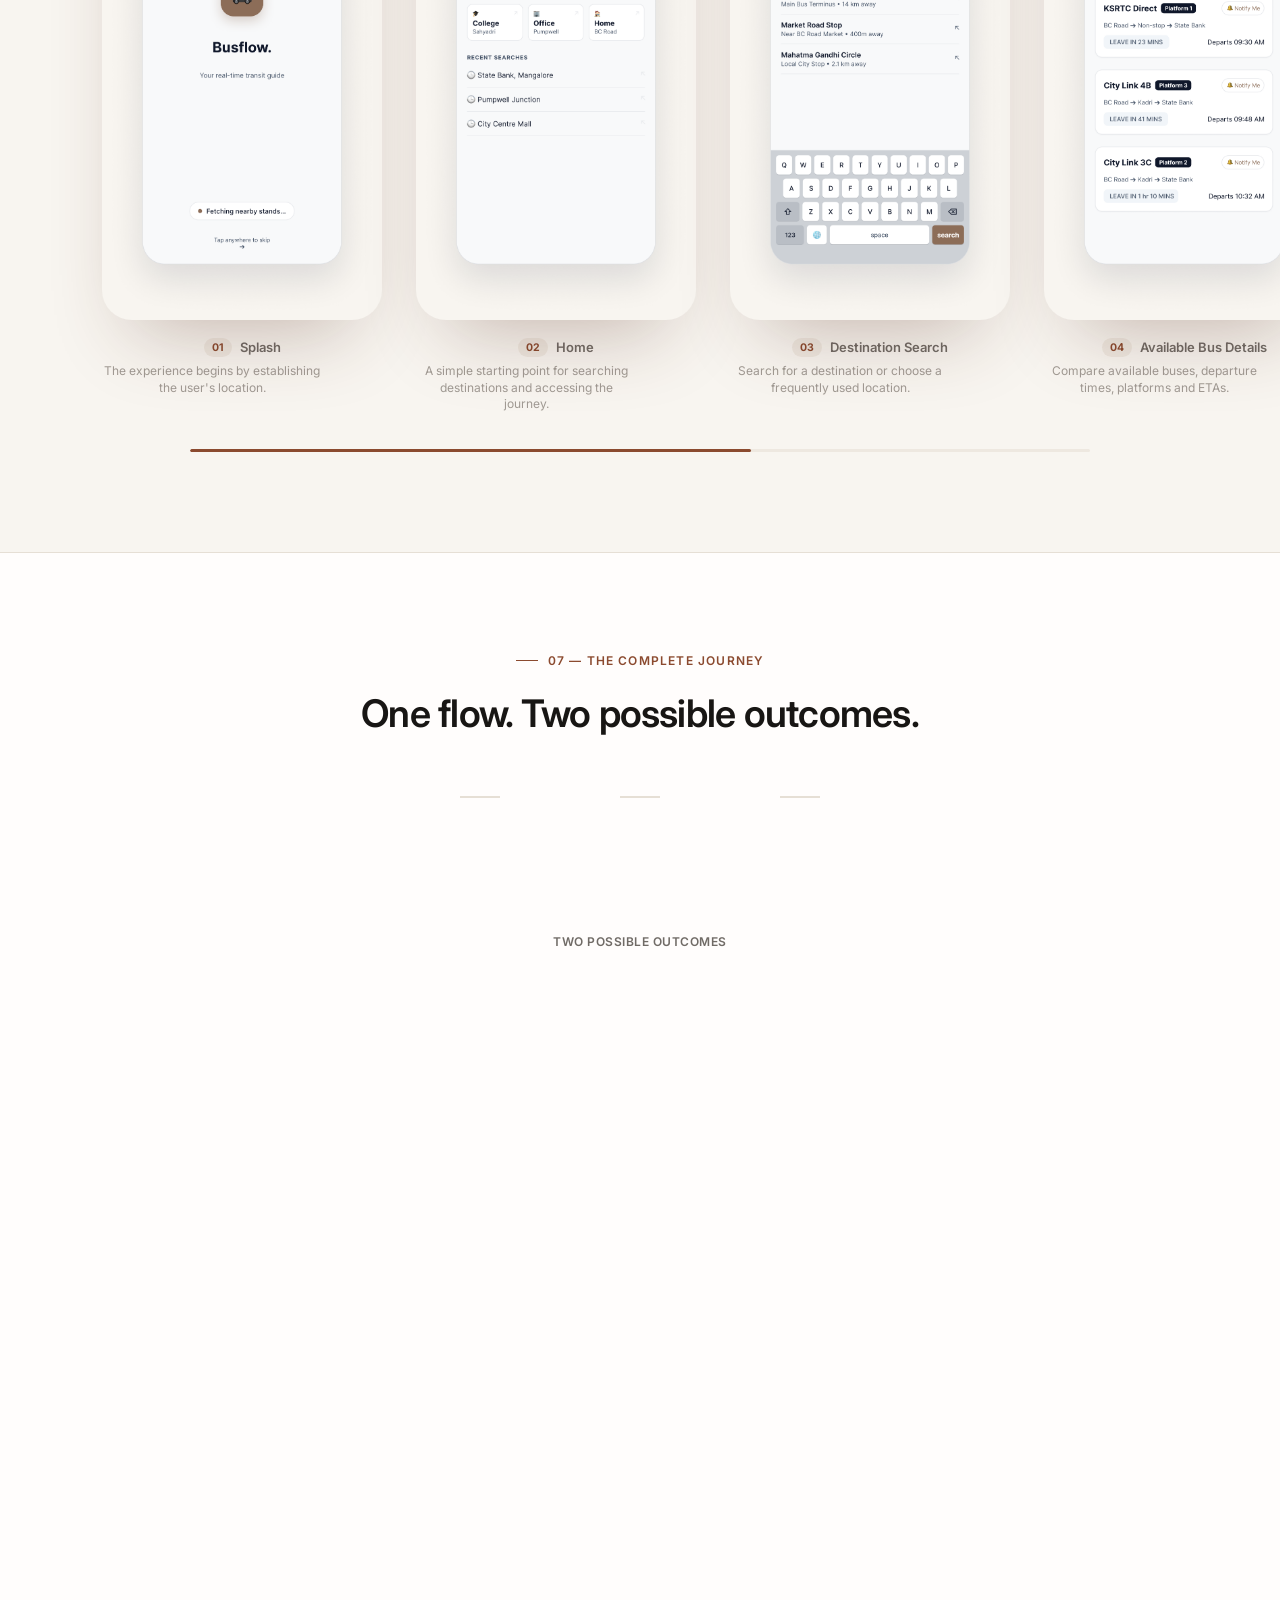
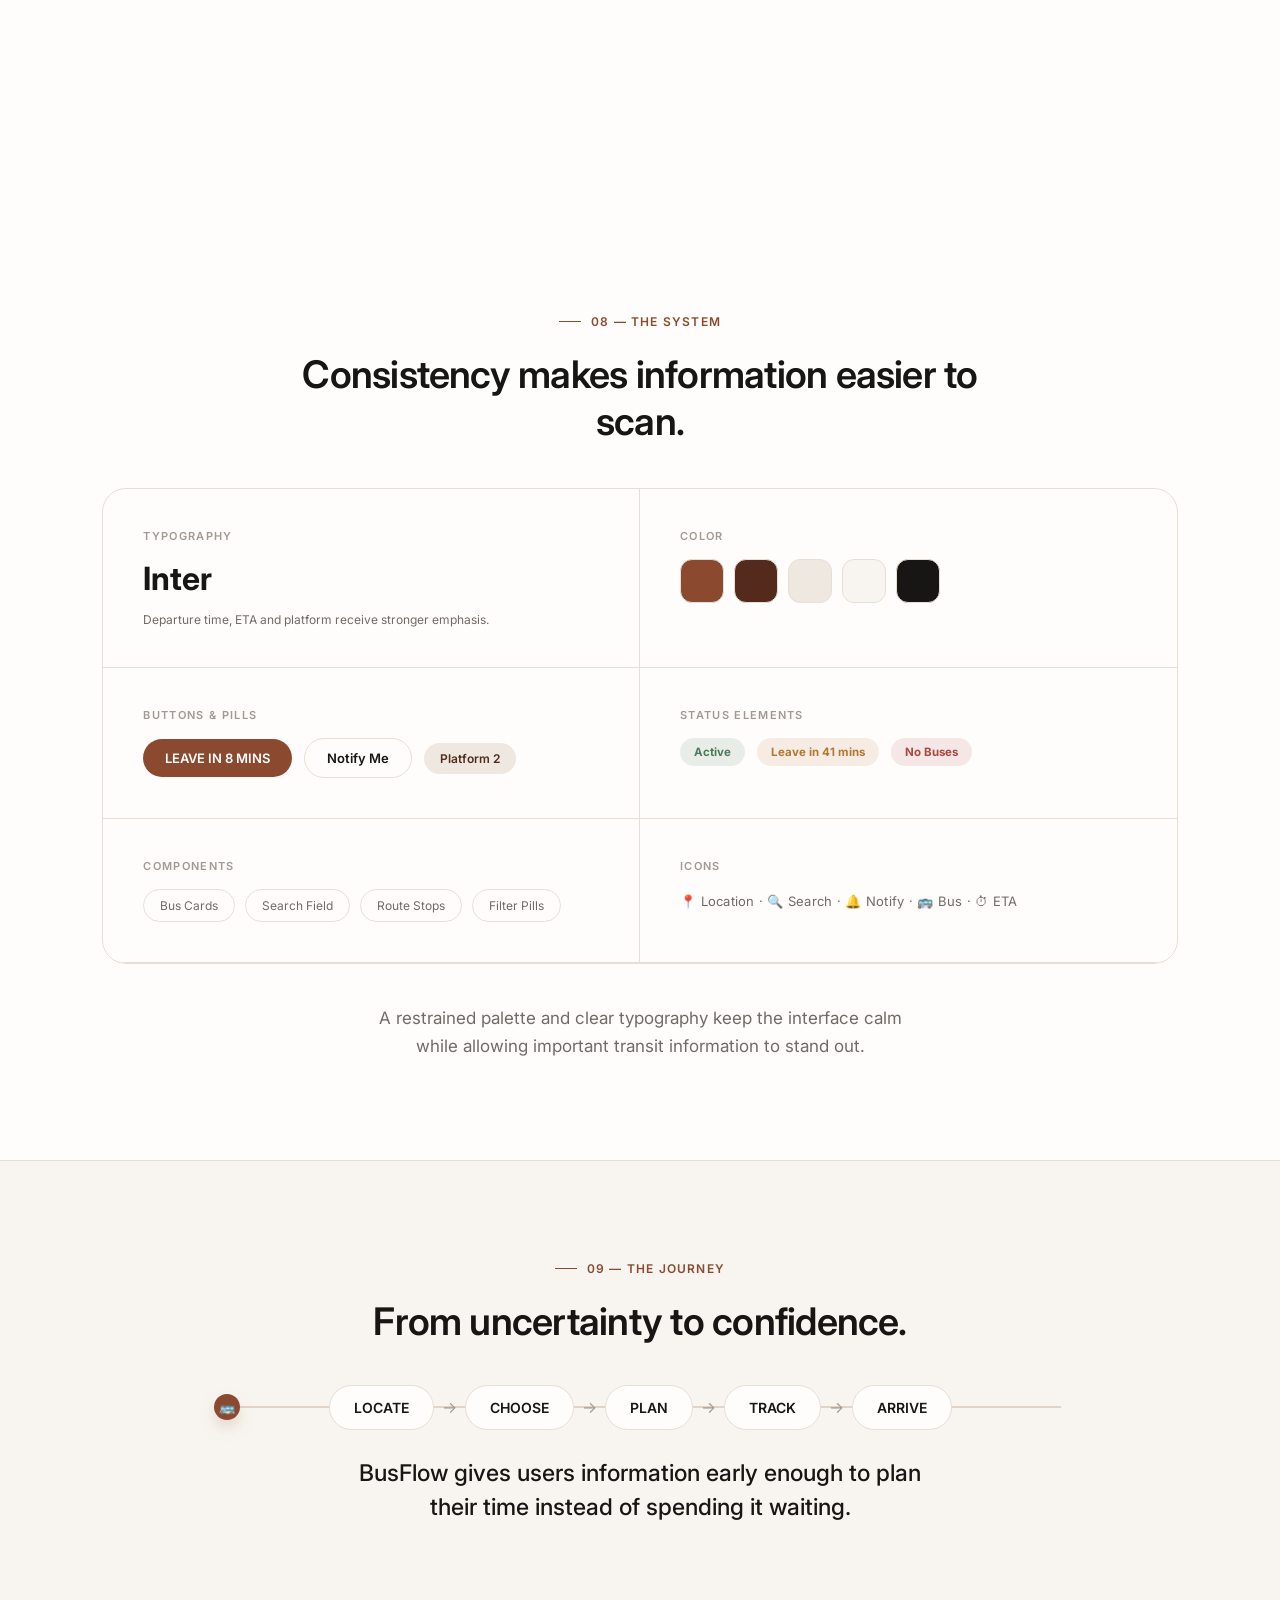
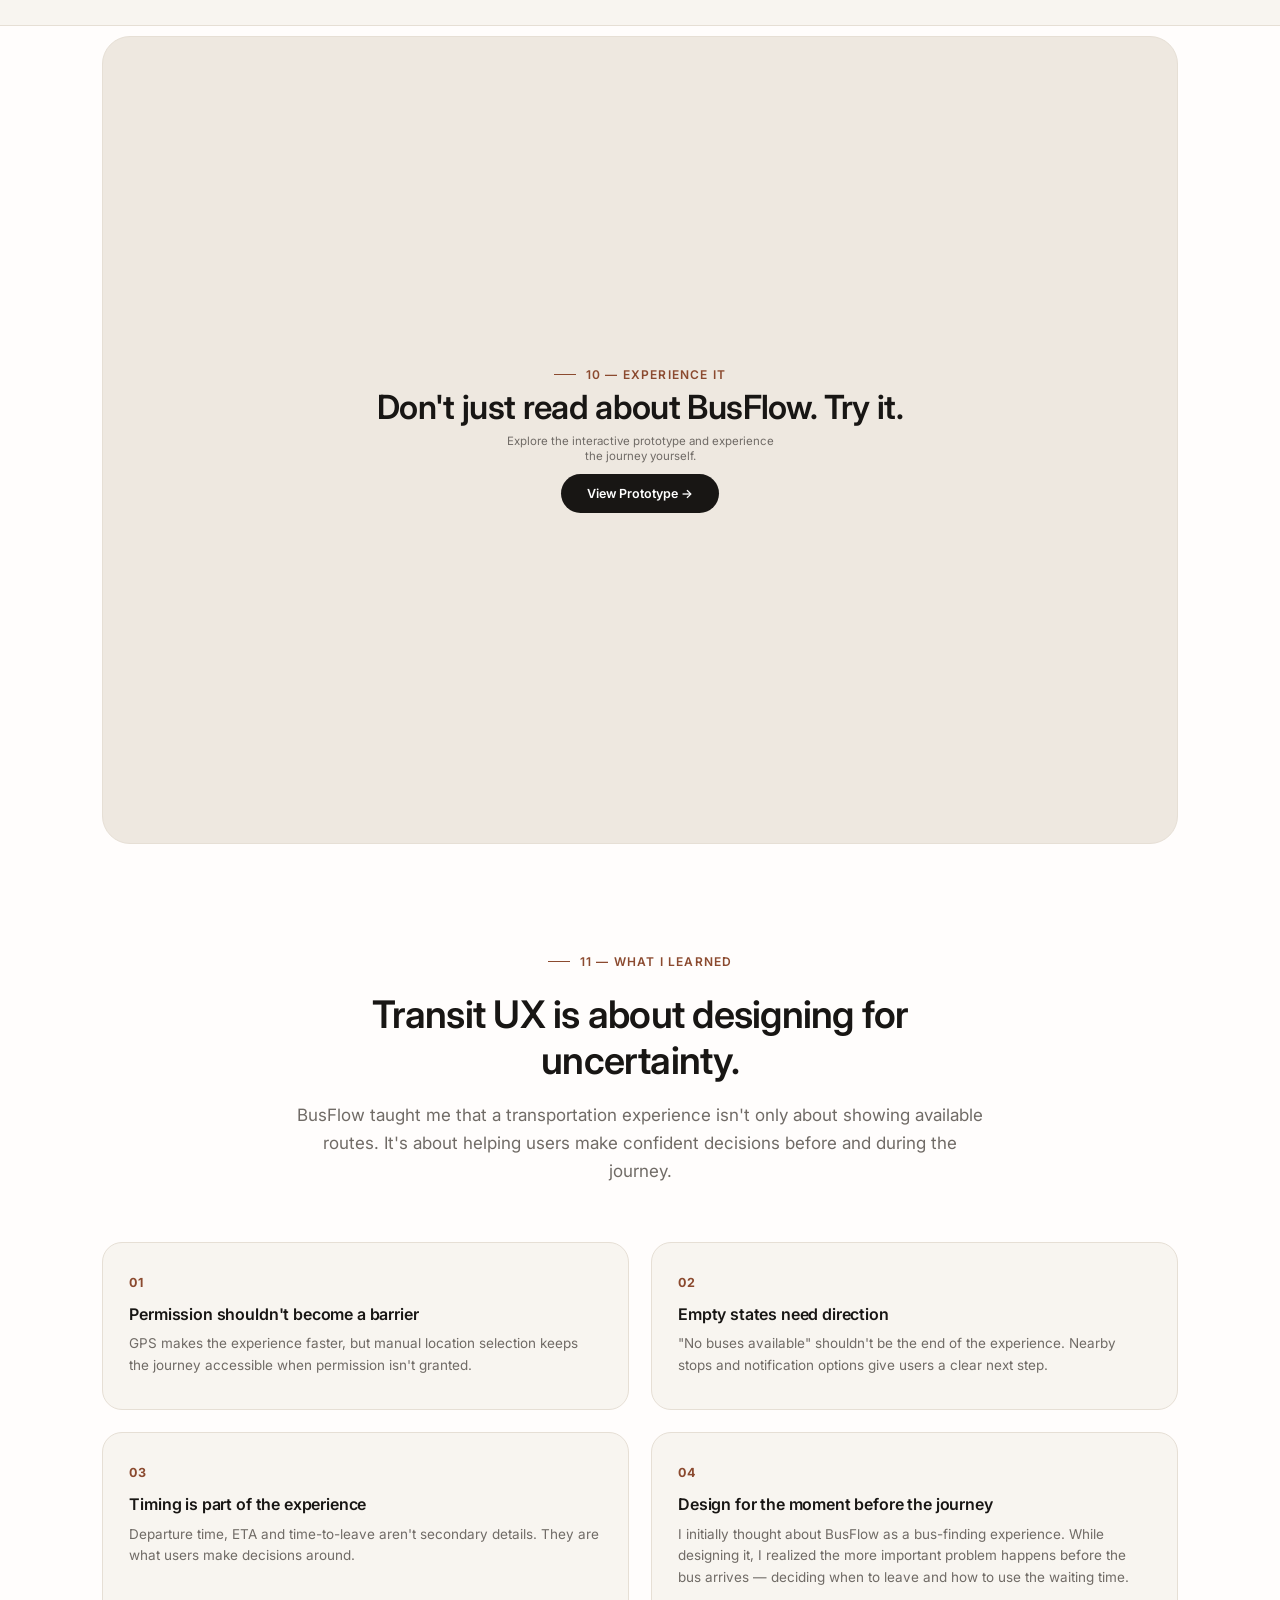
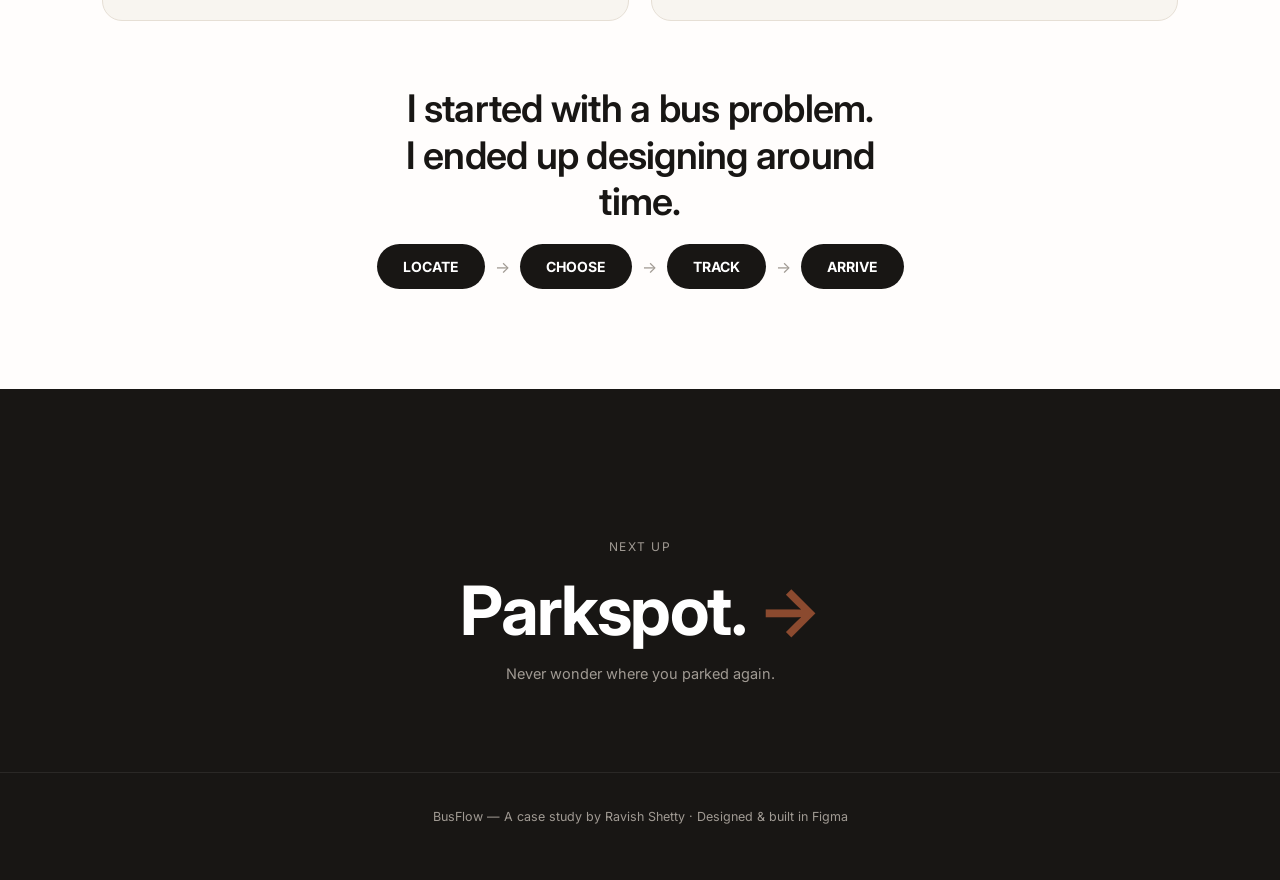
==== commit 54132ad4: "Add BusFlow Figma prototype link" ====
--- a/busflow.html
+++ b/busflow.html
@@ -1030,7 +1030,7 @@
       Explore the interactive prototype and experience the journey yourself.
     </p>
 
-    <a href="YOUR-FIGMA-PROTOTYPE-LINK"
+    <a href="https://www.figma.com/proto/iBx4kkVCfUnNT0GpkA3fEf/Ravish-Shetty?node-id=108-411&t=kftzSZvFaakxv16Y-1"
        class="btn-primary"
        target="_blank">
       View Prototype →
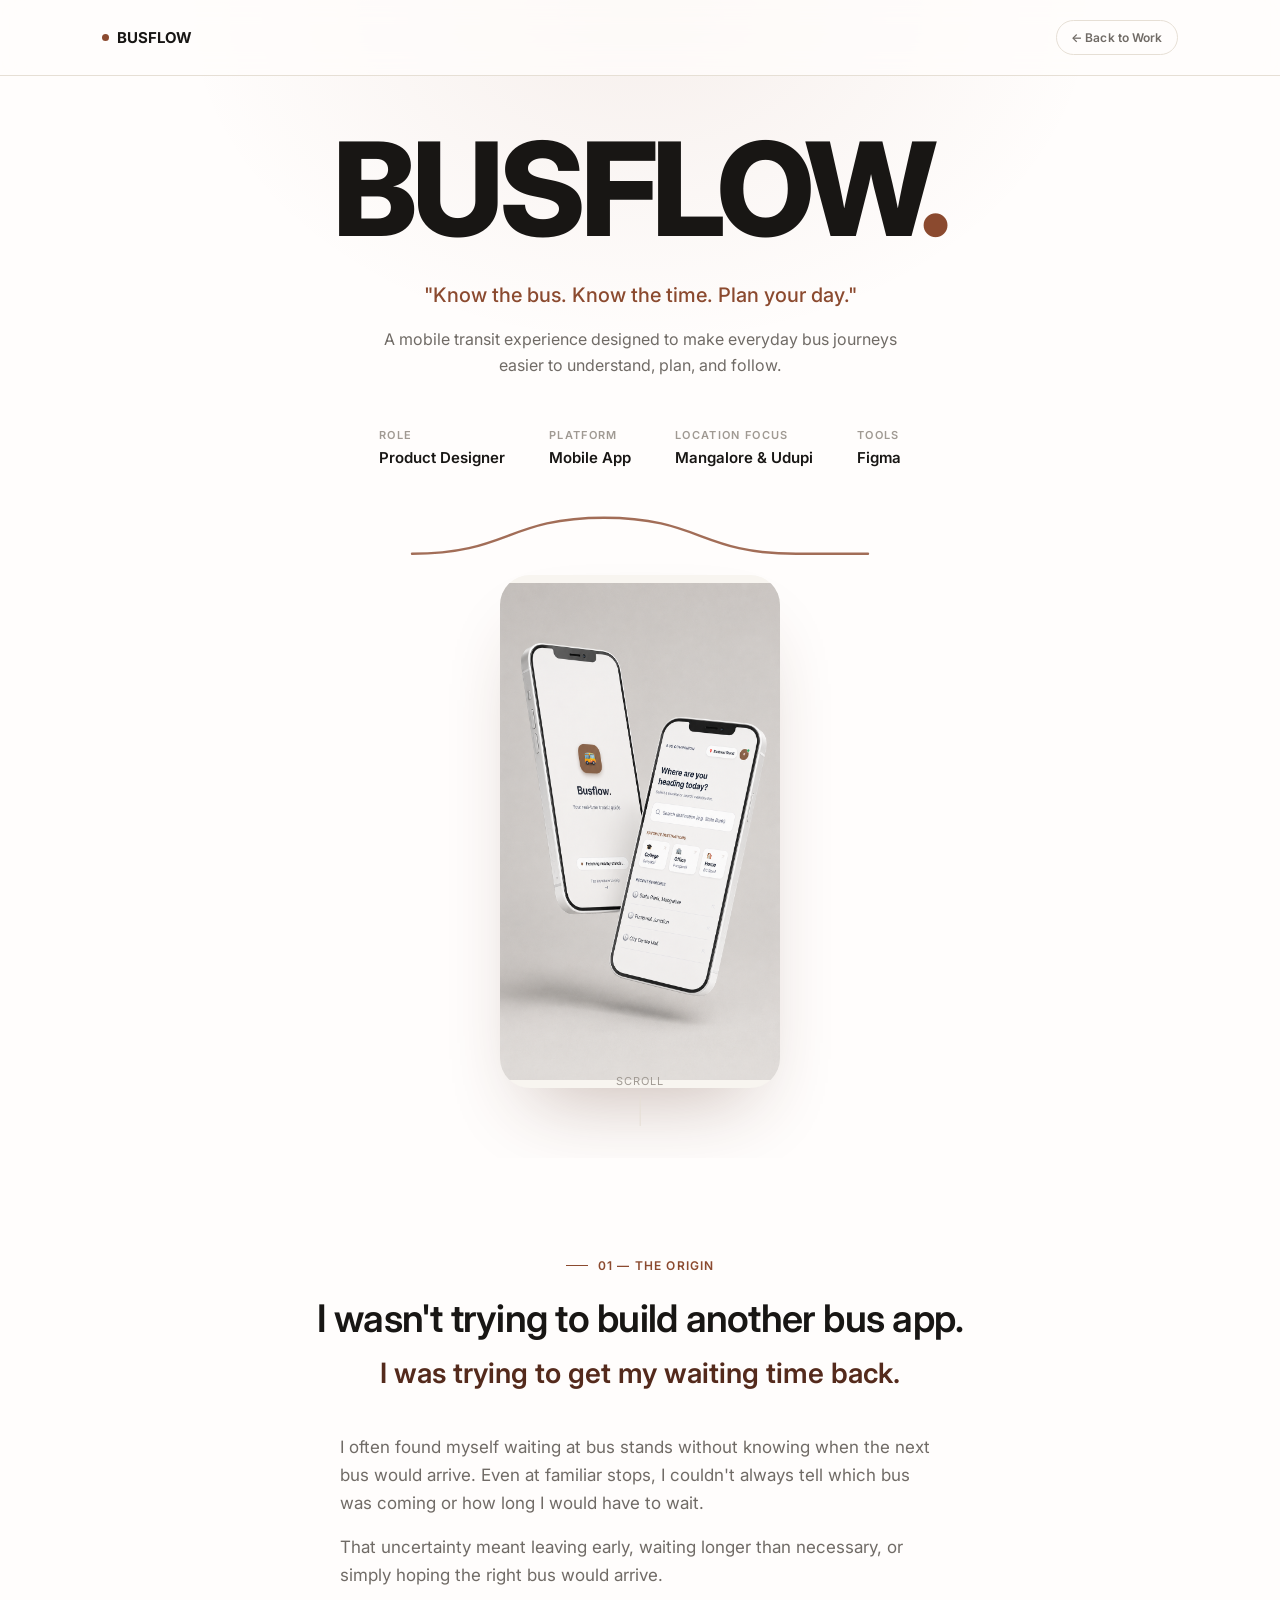
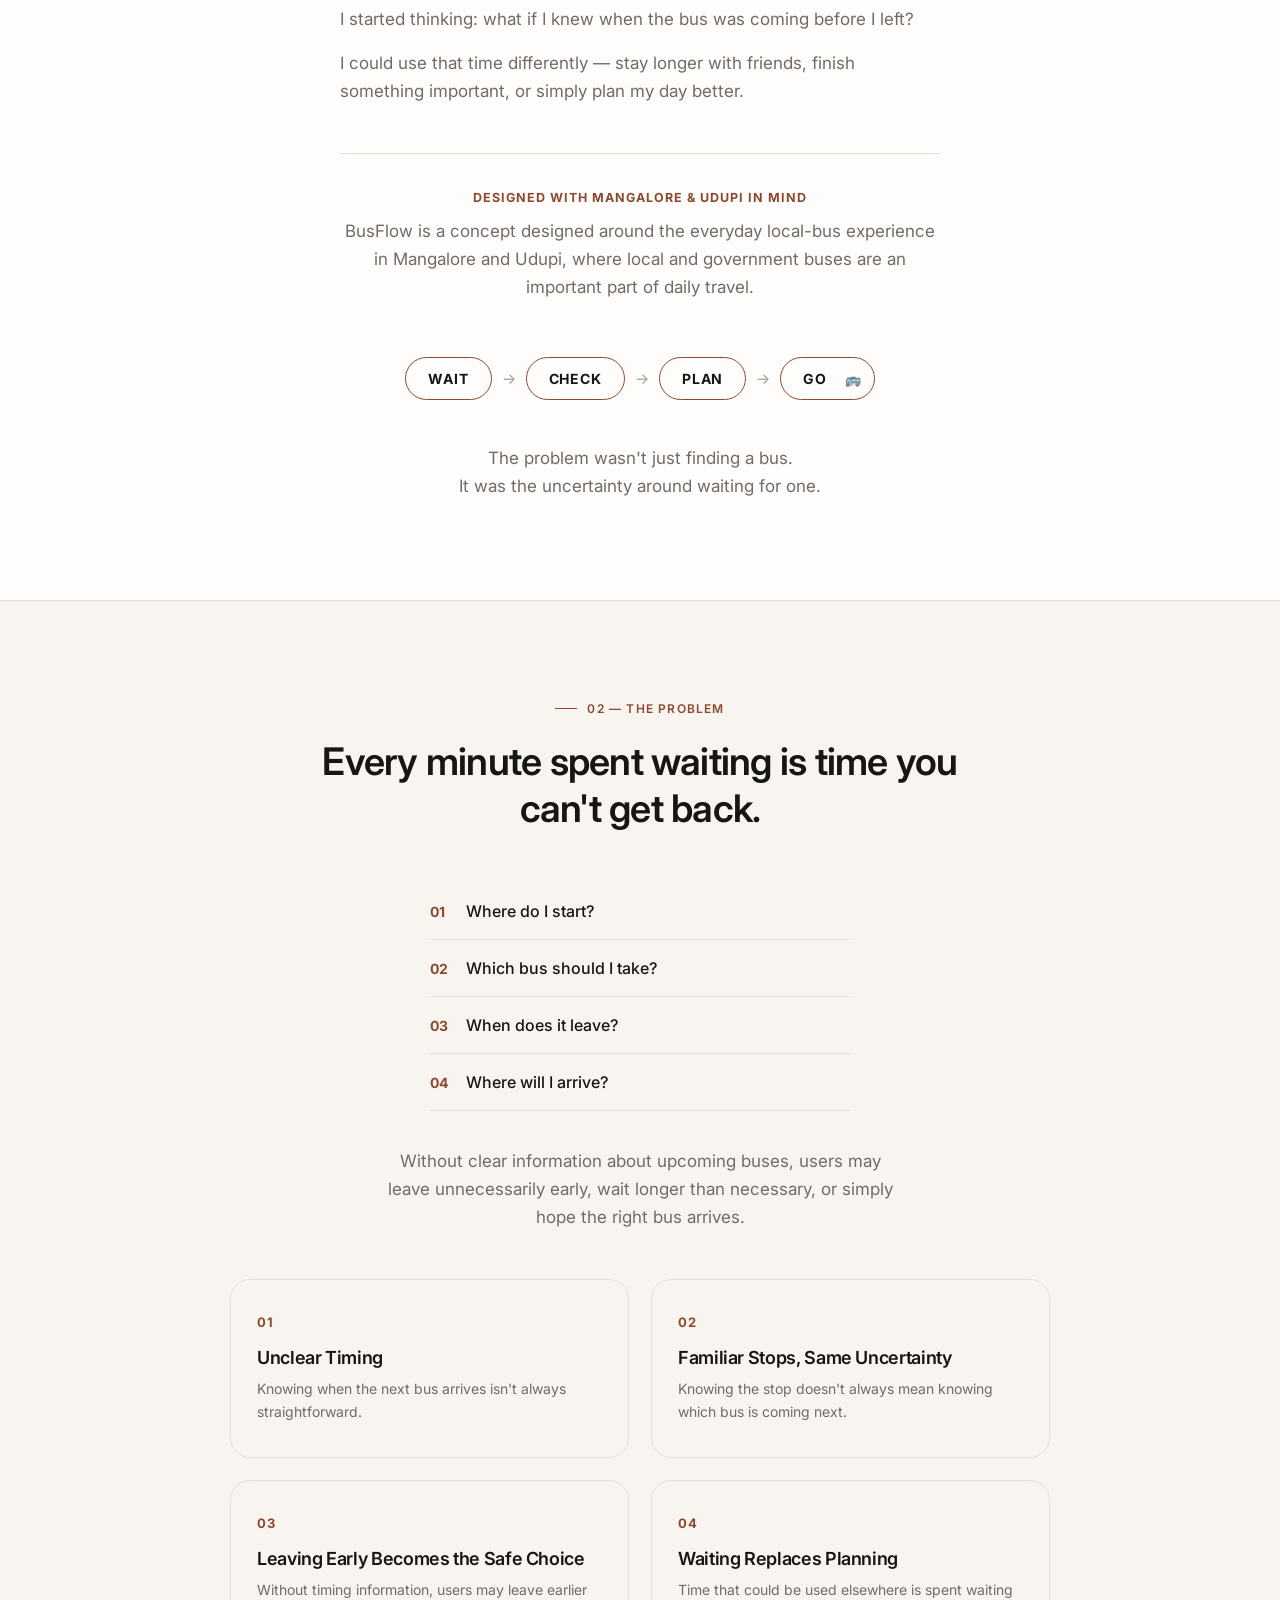
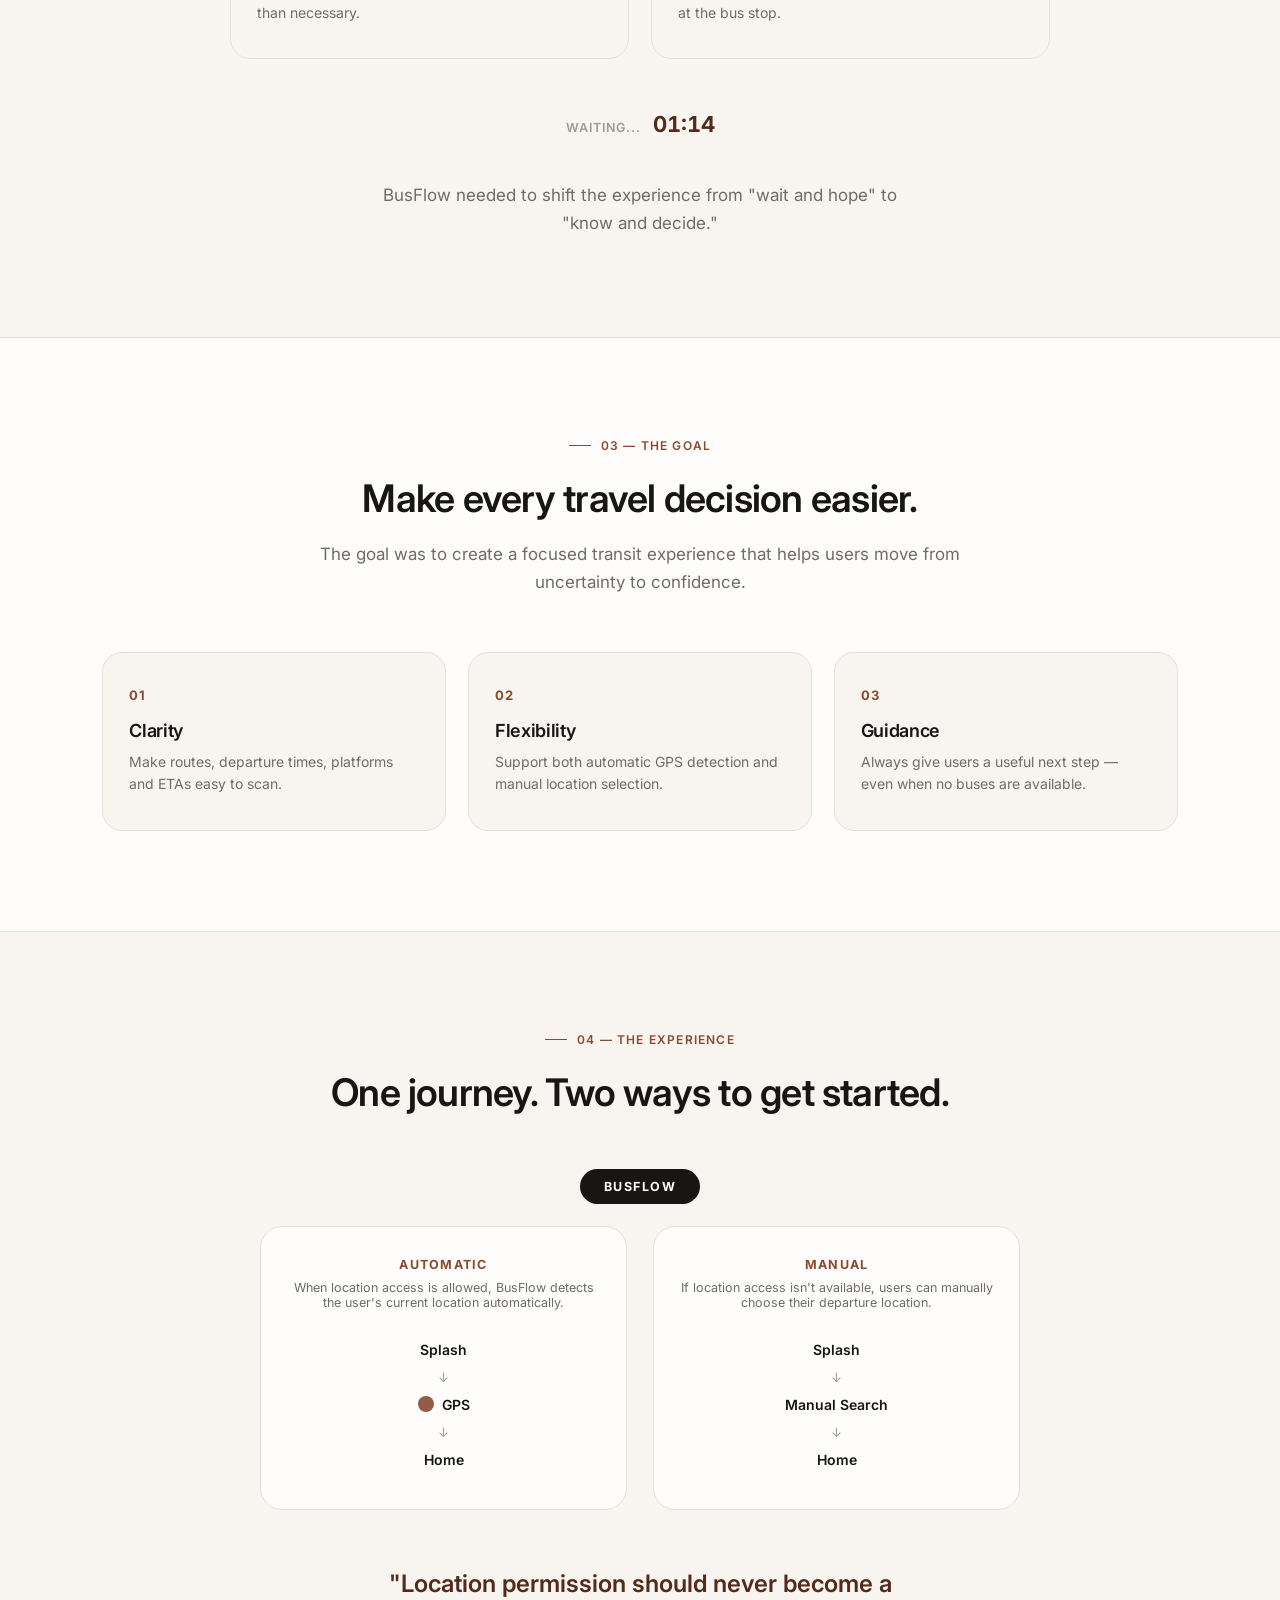
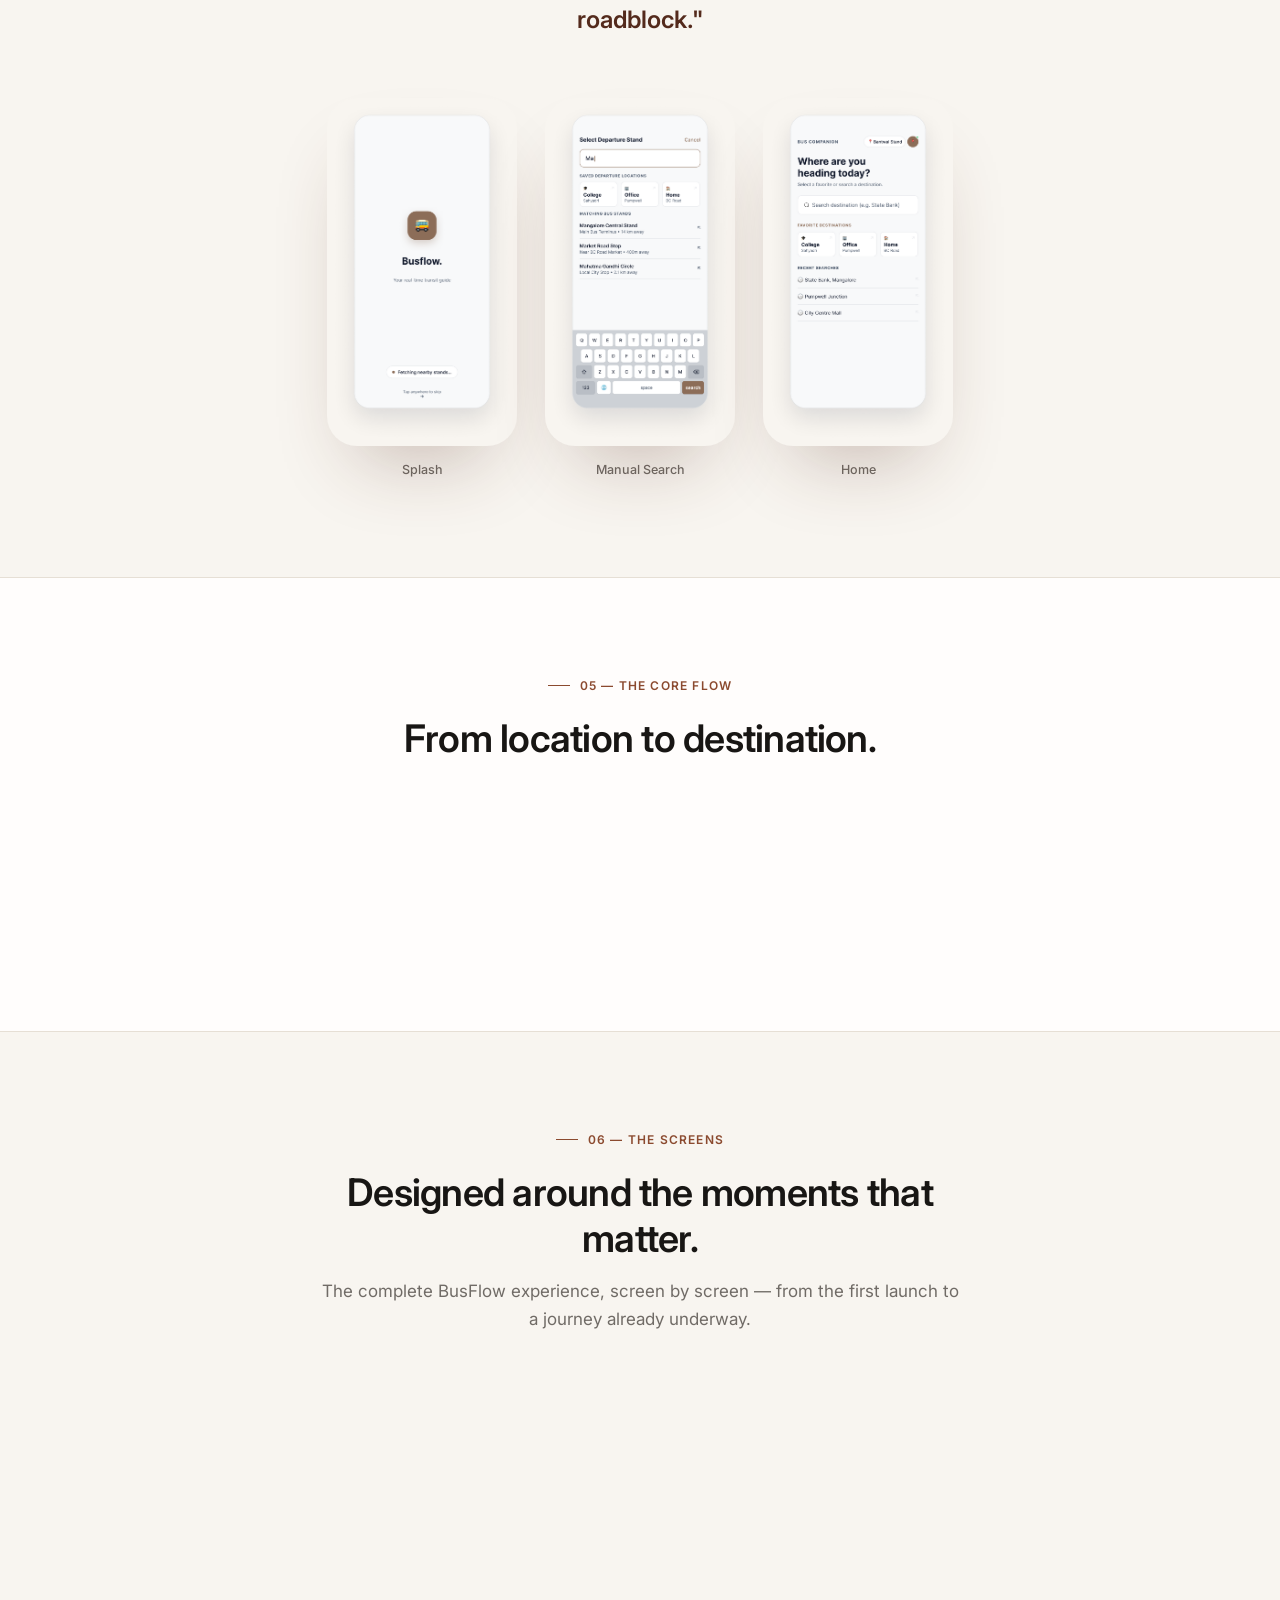
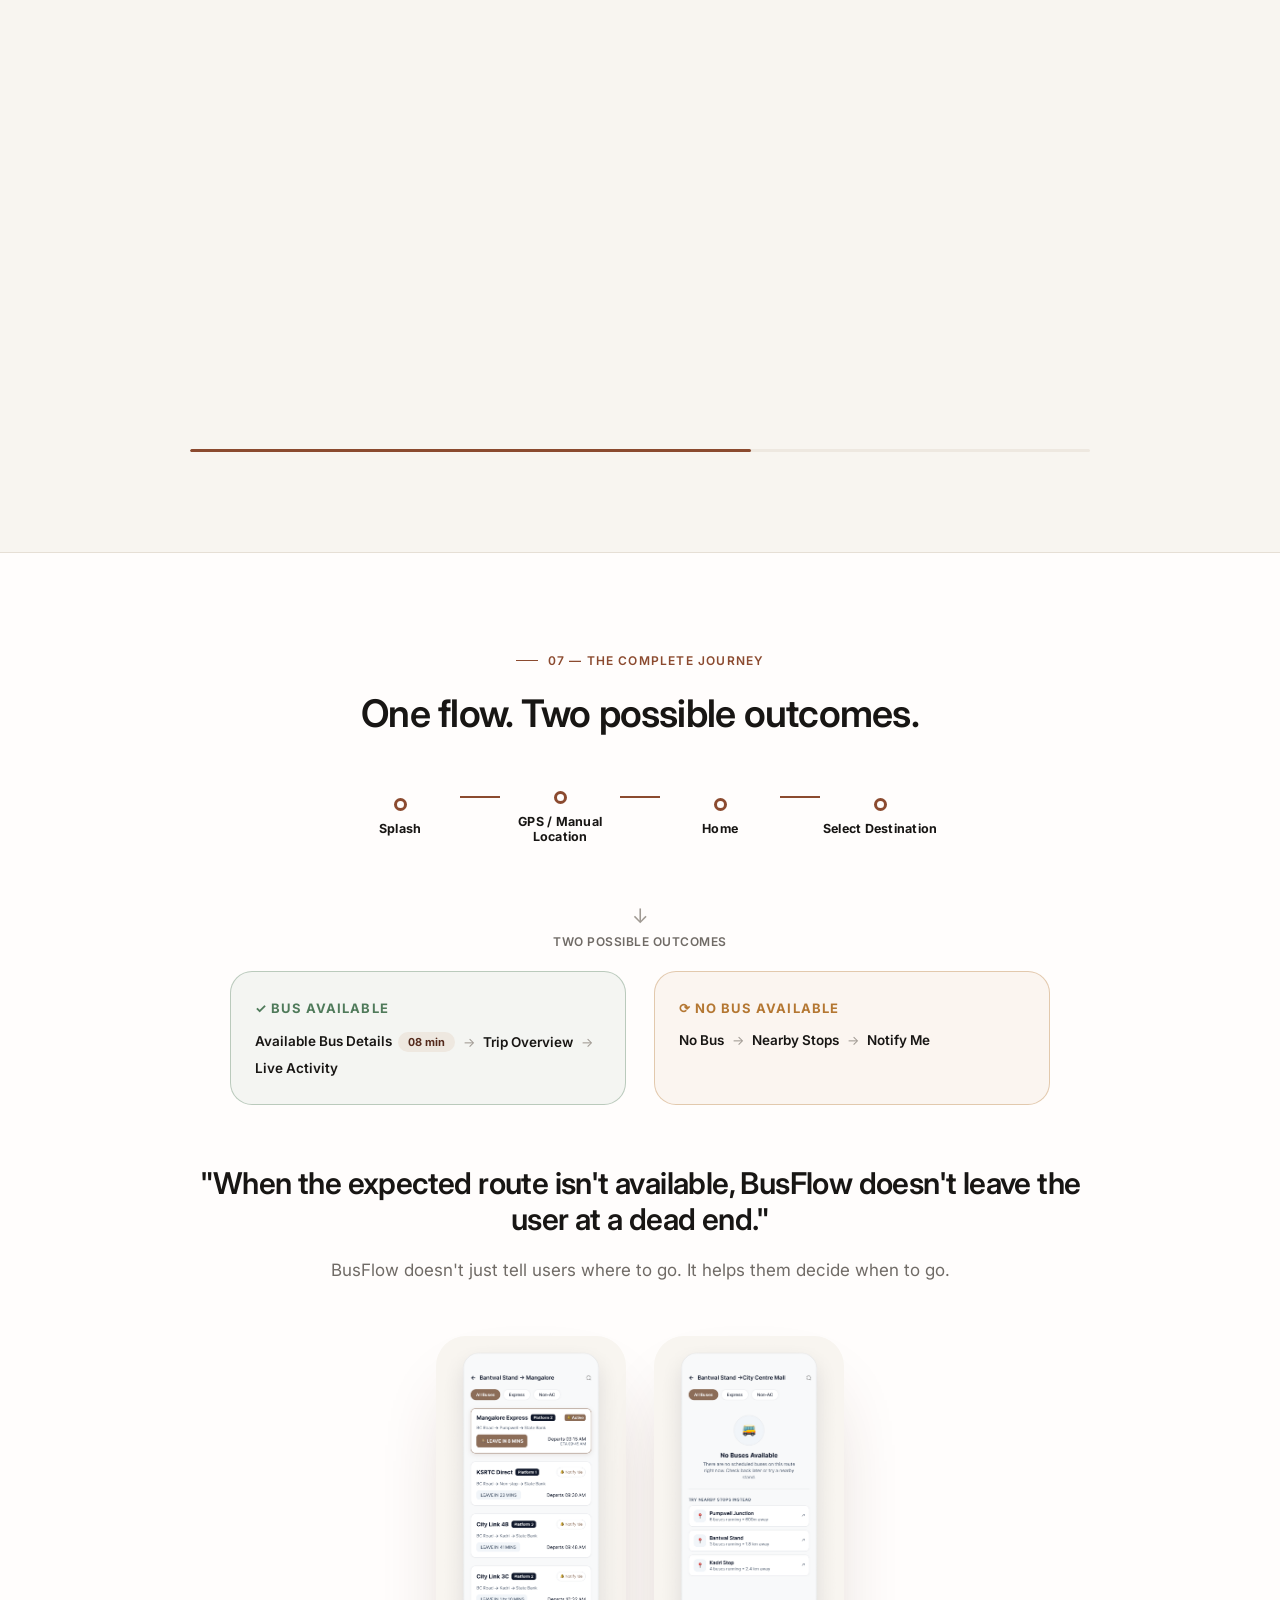
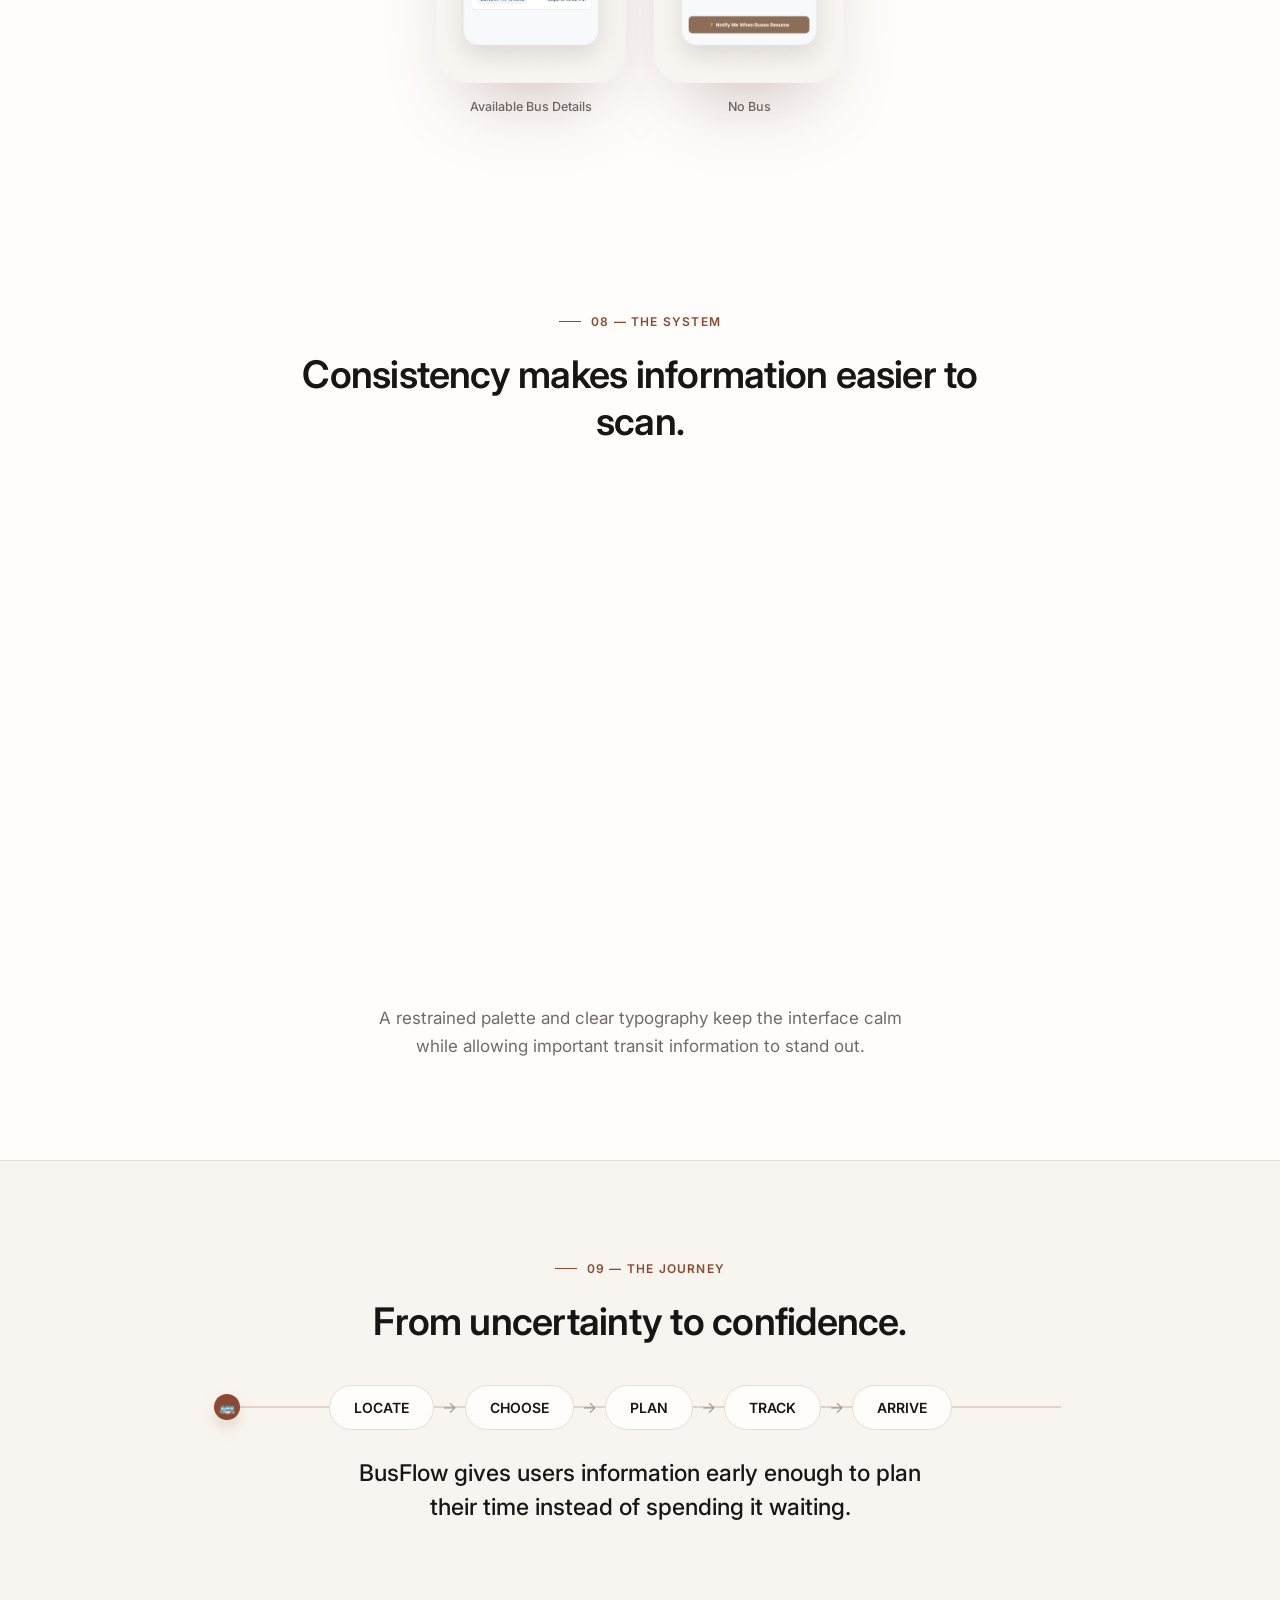
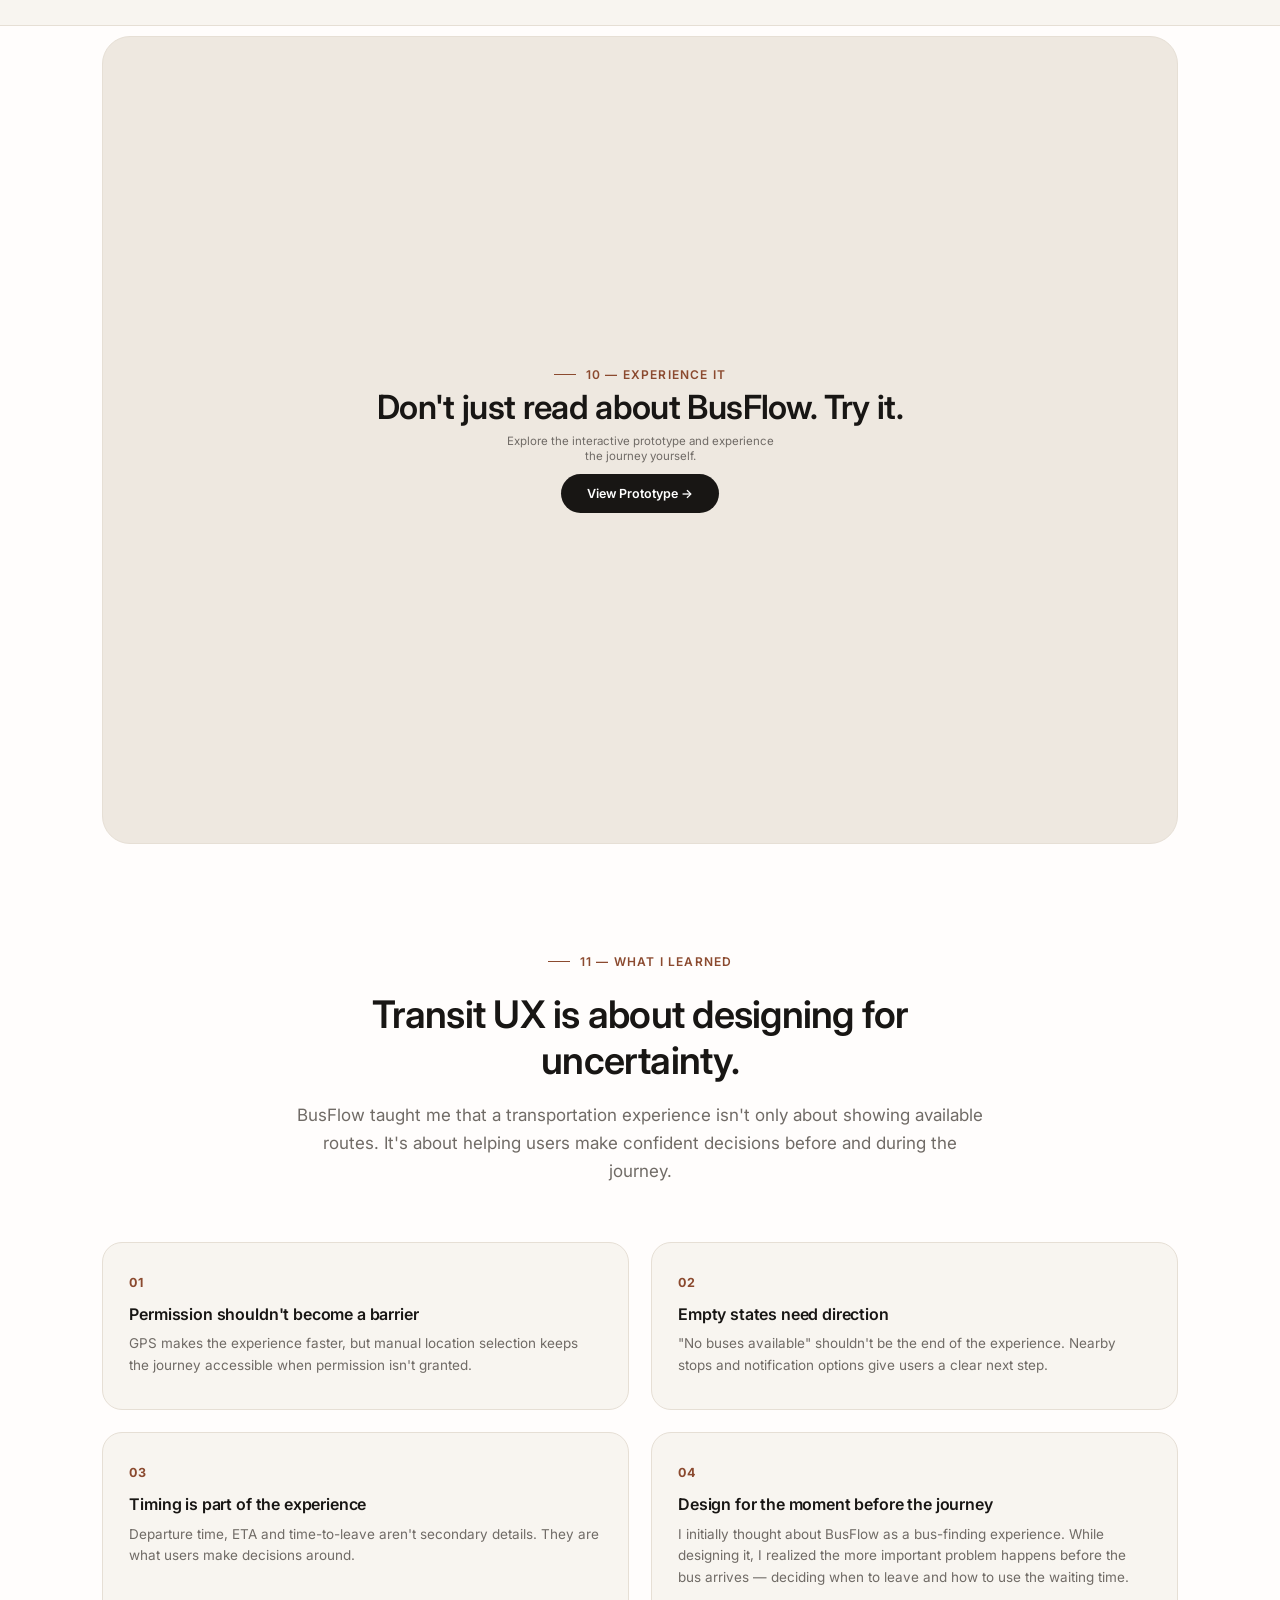
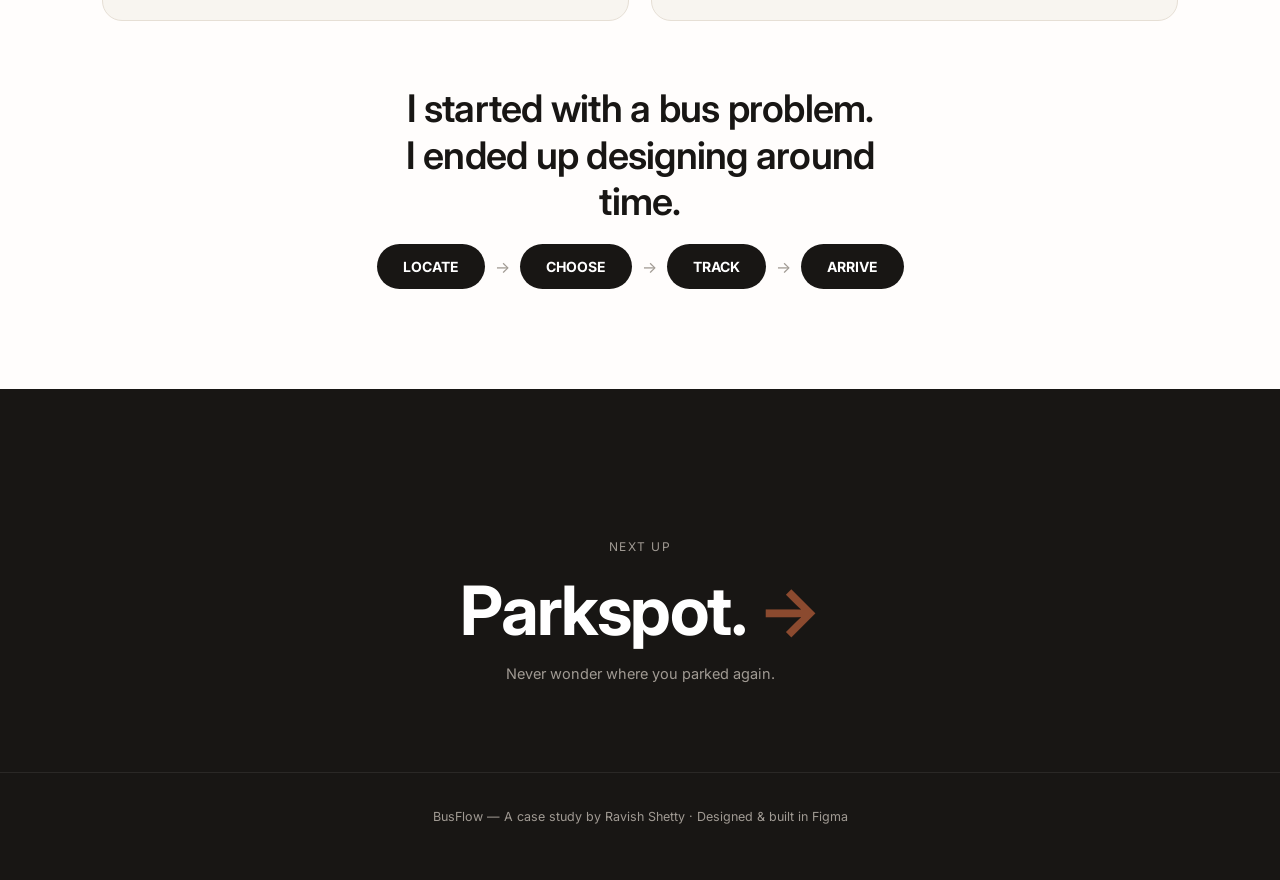
==== commit c0f5f483: "Update UI/UX Designer to Product Designer" ====
--- a/busflow.html
+++ b/busflow.html
@@ -657,6 +657,52 @@
   .challenge-step{width:130px; padding:20px 12px;}
   .showcase-track{gap:24px;}
 }
+@media (max-width: 700px) {
+
+    html,
+    body {
+        width: 100%;
+        max-width: 100%;
+        overflow-x: hidden !important;
+    }
+
+    .nav {
+        position: fixed;
+        top: 0;
+        left: 0;
+        right: 0;
+
+        width: 100%;
+        max-width: 100%;
+        box-sizing: border-box;
+
+        padding: 16px 20px;
+
+        display: flex;
+        align-items: center;
+        justify-content: space-between;
+
+        overflow: hidden;
+    }
+
+    .nav-mark {
+        flex-shrink: 0;
+    }
+
+    .back-work {
+        display: inline-flex;
+        flex-shrink: 0;
+
+        margin-left: auto;
+        margin-right: 0;
+
+        padding: 8px 12px;
+        font-size: 11px;
+        white-space: nowrap;
+
+        box-sizing: border-box;
+    }
+}
 </style>
 </head>
 <body>
@@ -674,7 +720,7 @@
   <p class="hero-desc reveal-scale in">A mobile transit experience designed to make everyday bus journeys easier to understand, plan, and follow.</p>
 
   <div class="hero-meta">
-    <div><div class="k">Role</div><div class="v">UI/UX Designer</div></div>
+    <div><div class="k">Role</div><div class="v">Product Designer</div></div>
     <div><div class="k">Platform</div><div class="v">Mobile App</div></div>
     <div><div class="k">Location Focus</div><div class="v">Mangalore &amp; Udupi</div></div>
     <div><div class="k">Tools</div><div class="v">Figma</div></div>
